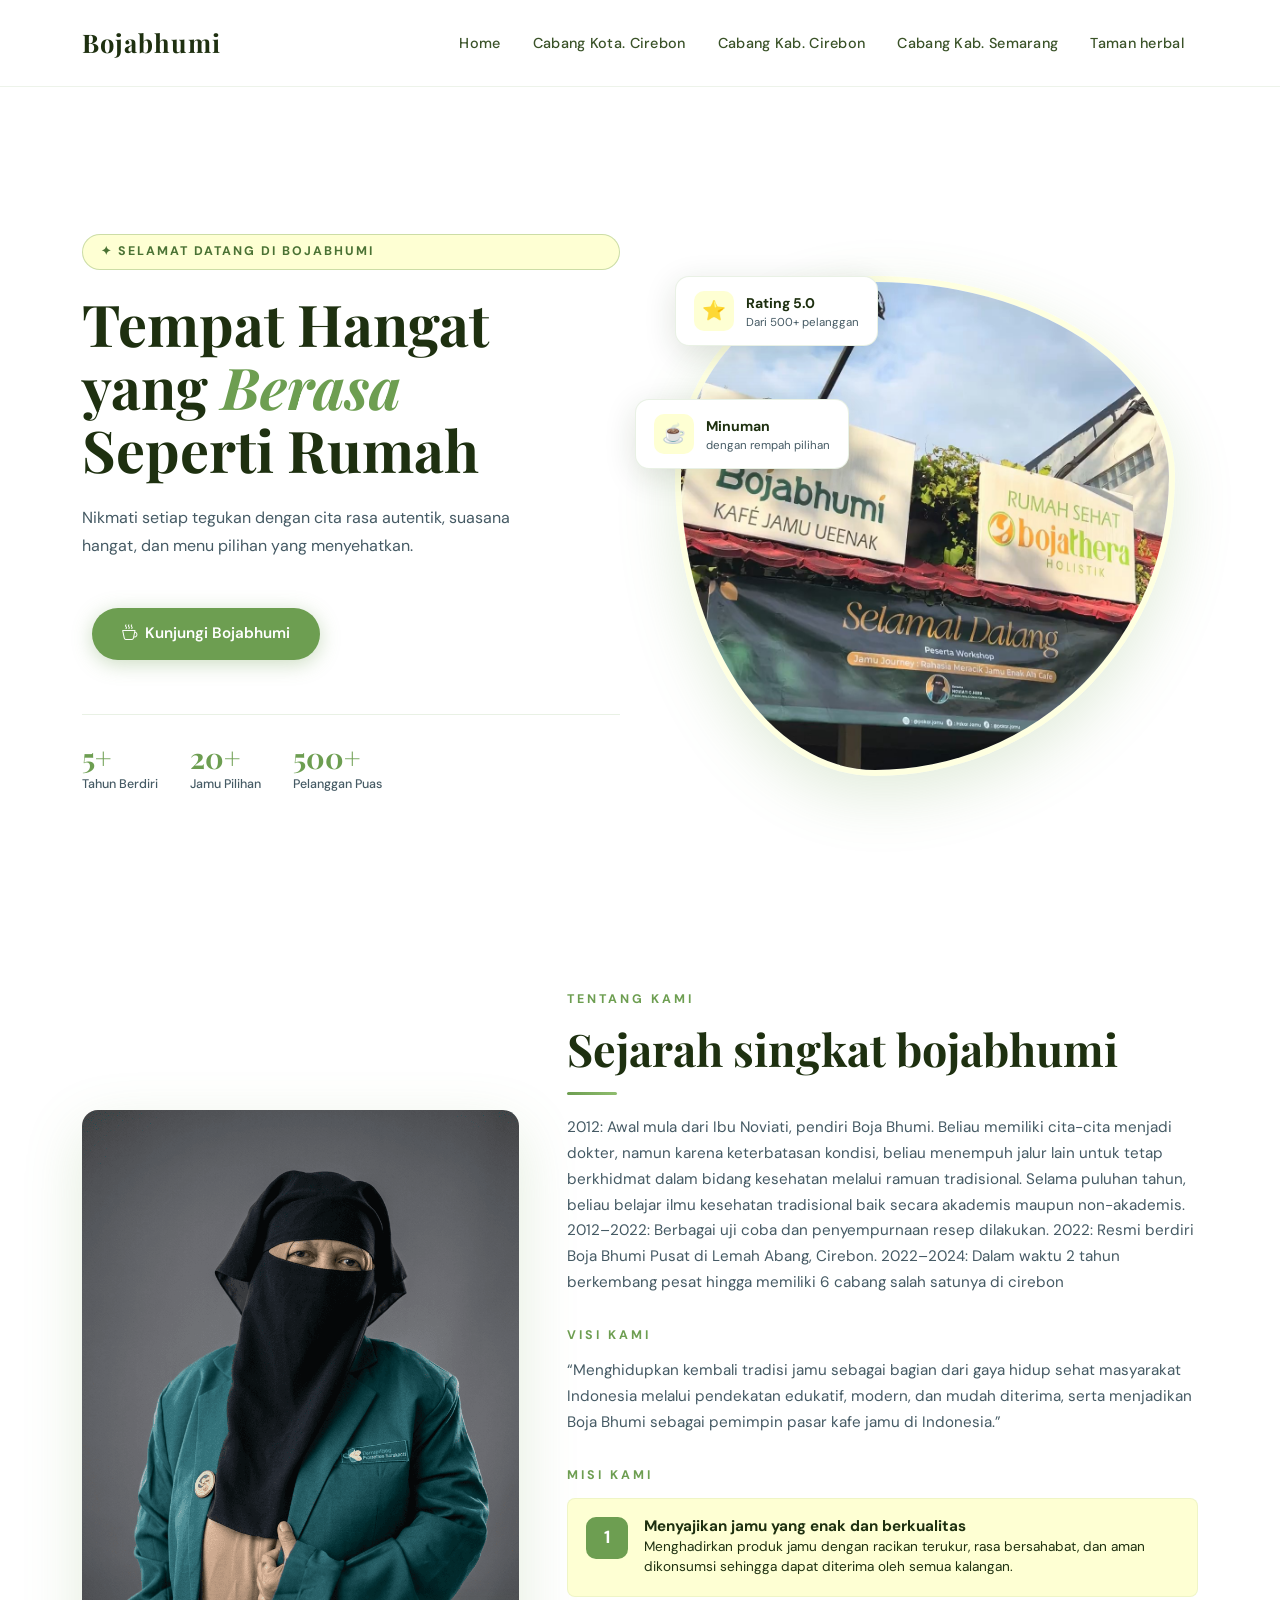
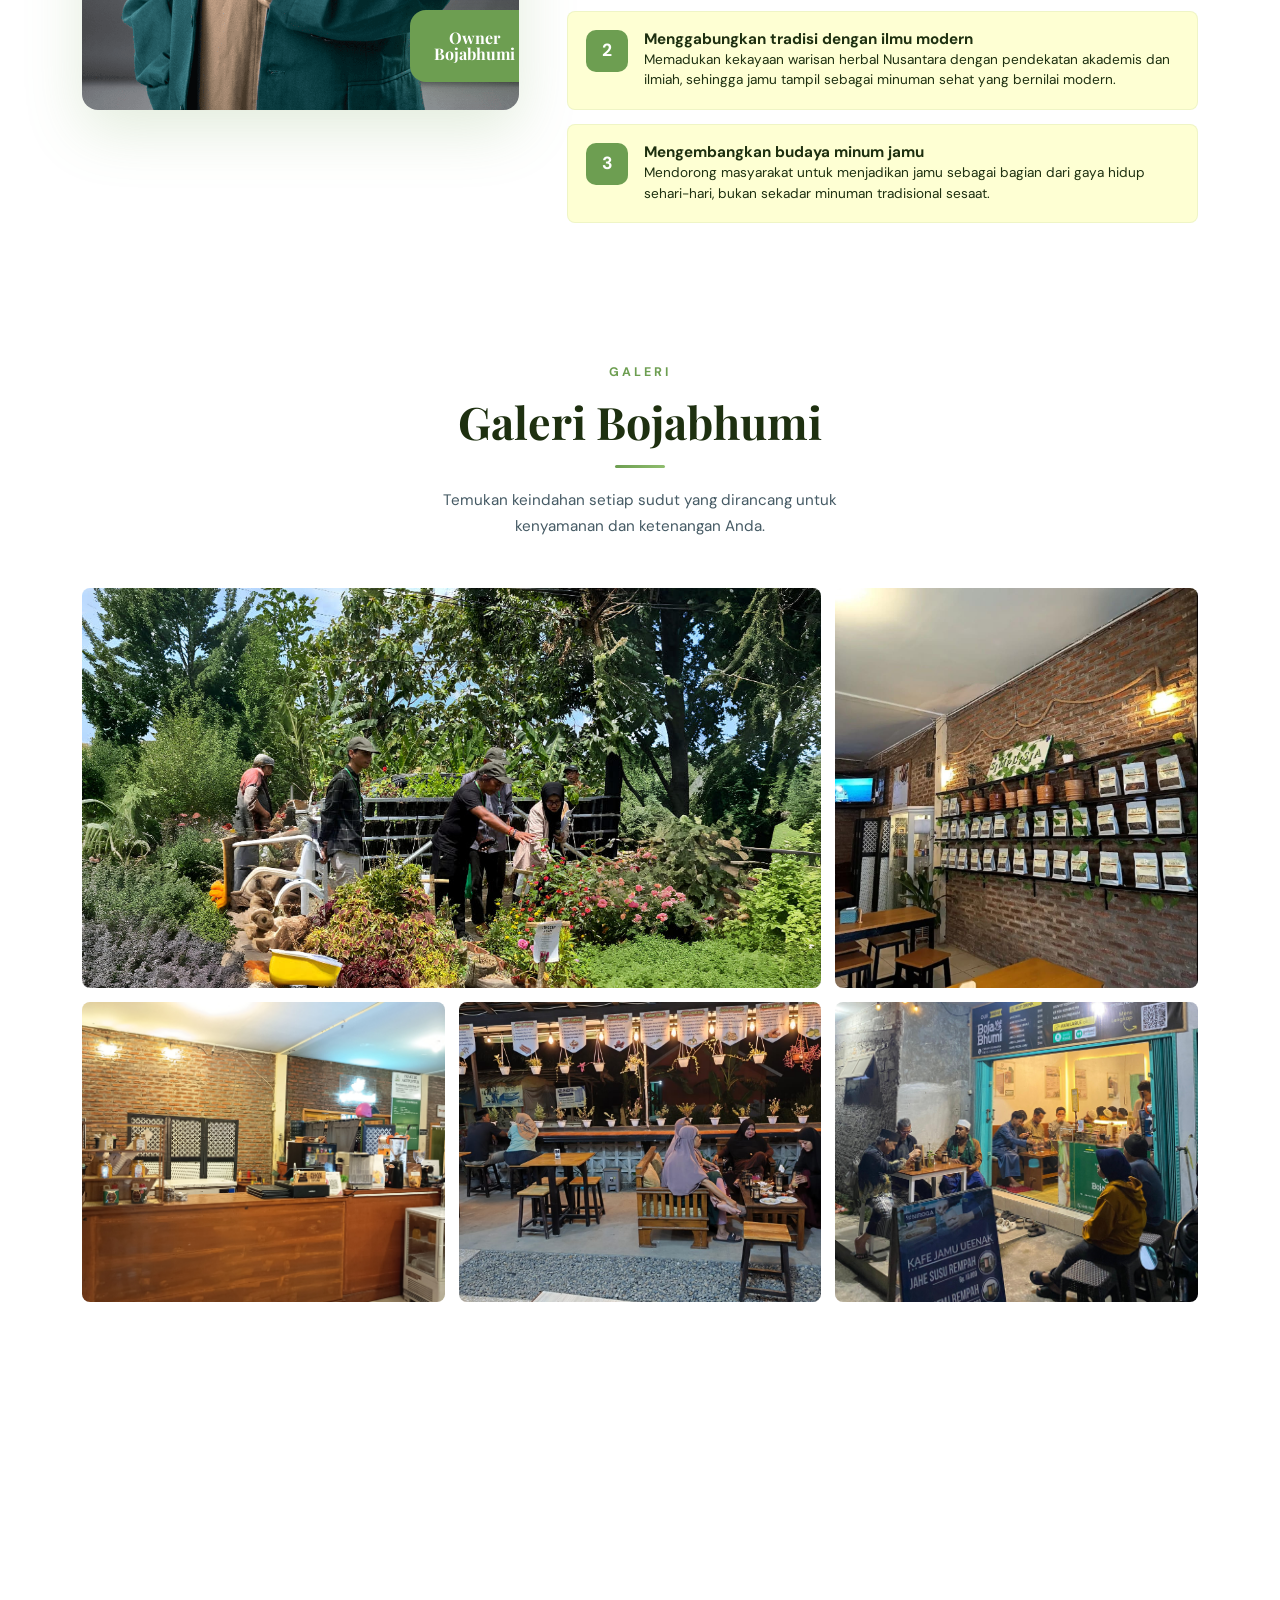
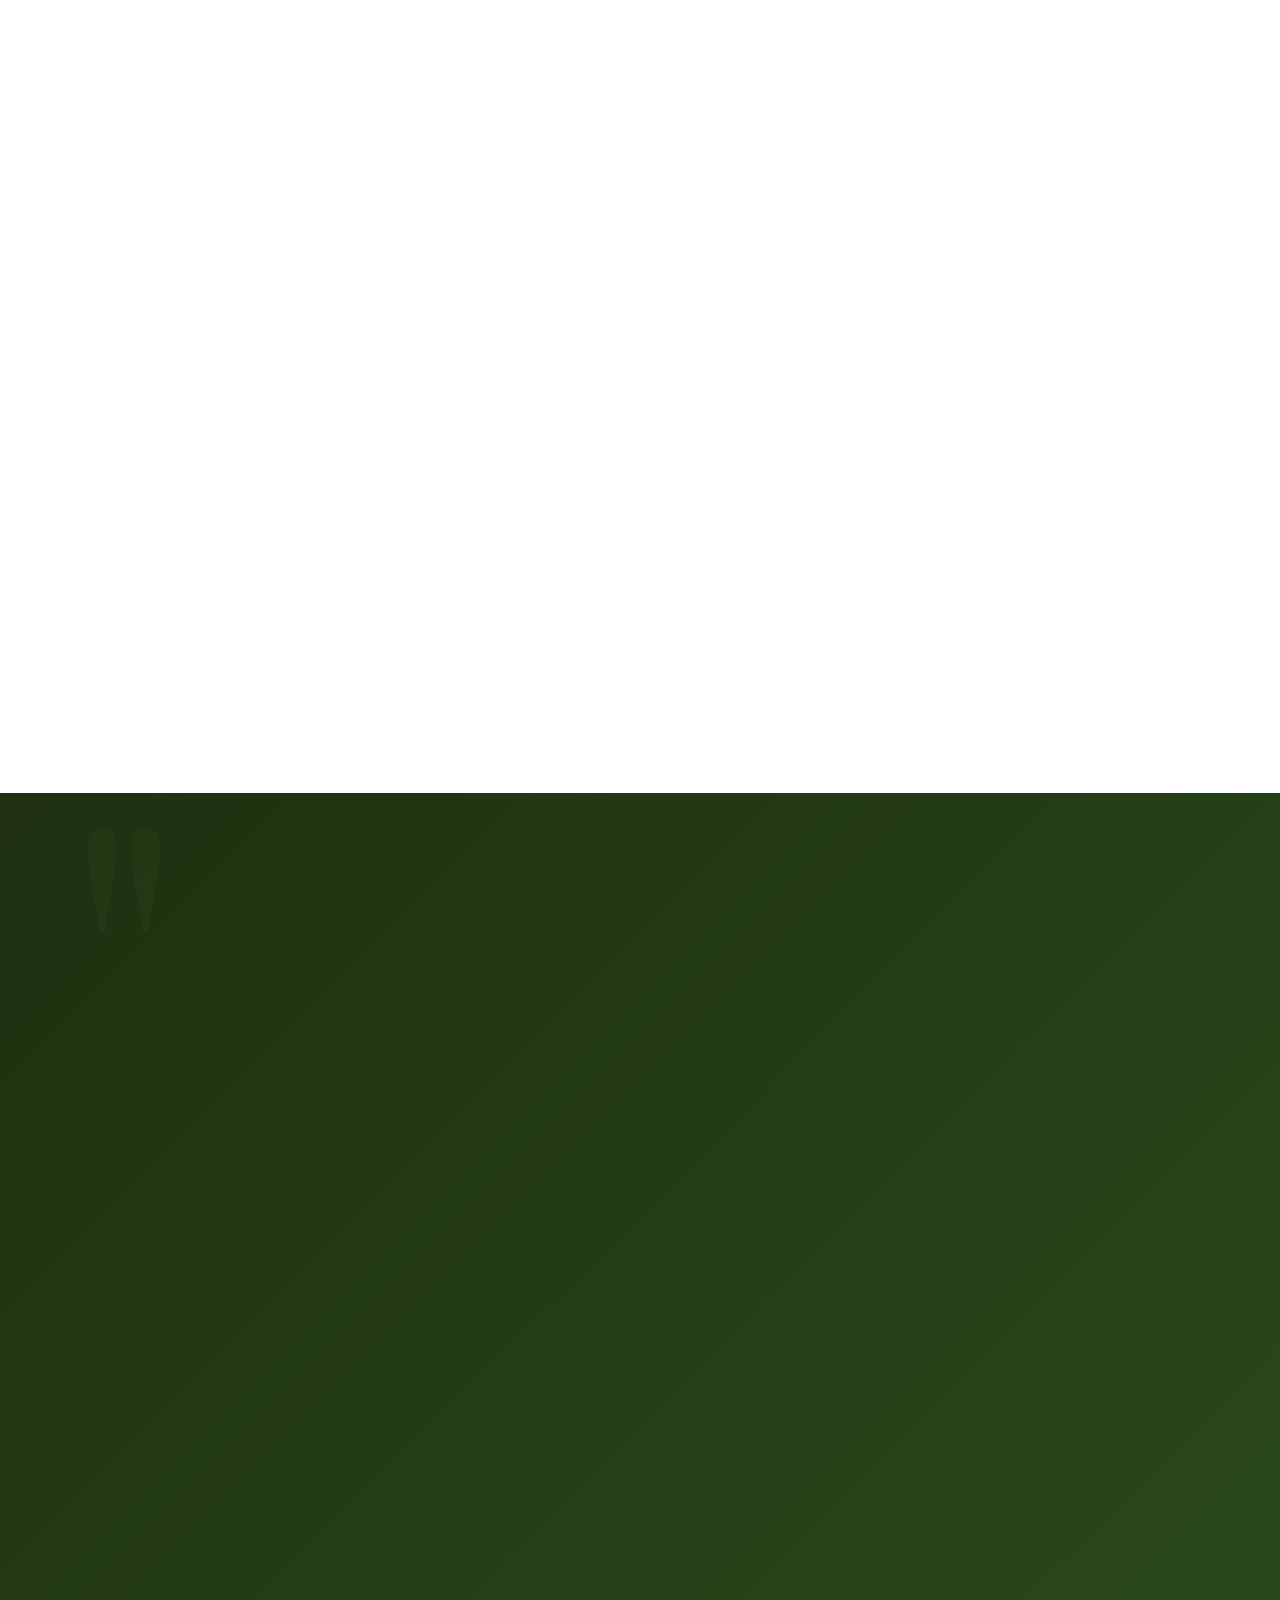
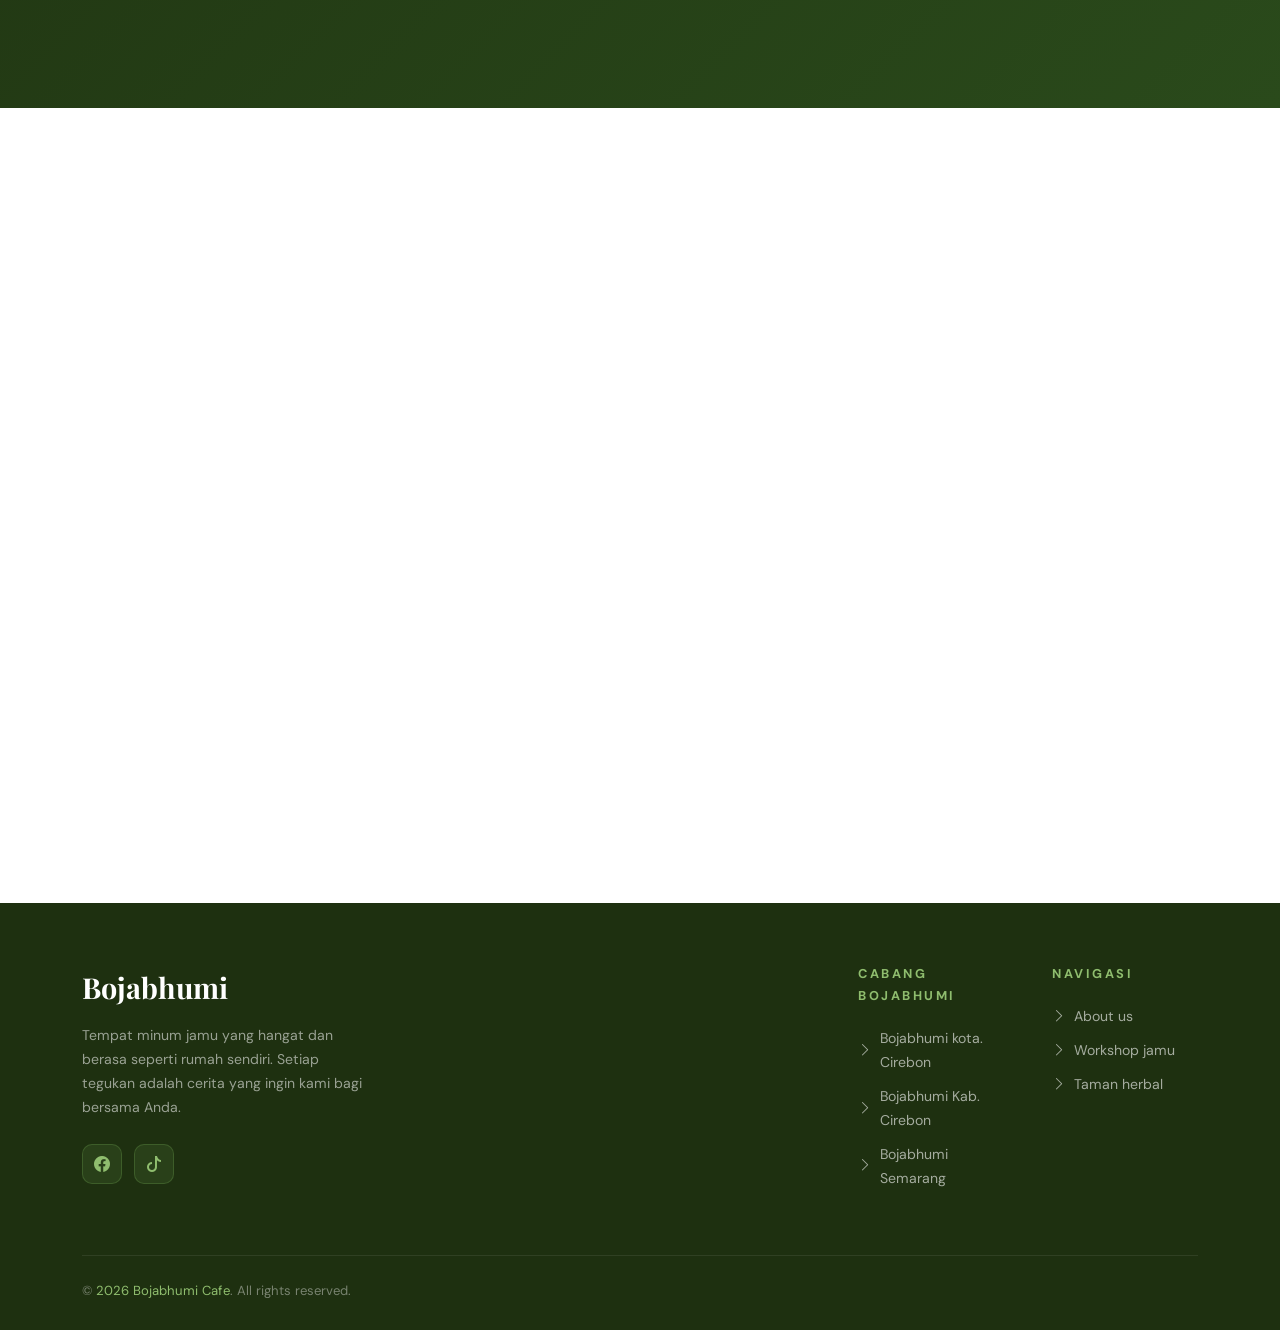
==== index.html @ 958b2836 "Add files via upload" ====
<!DOCTYPE html>
<html lang="id">
<head>
  <meta charset="UTF-8" />
  <meta name="viewport" content="width=device-width, initial-scale=1.0" />

  <!--  seo basic -->
  <meta name="description" content="Bojabhumi Cafe, tempat nongkrong sehat minum jamu dengan nuansa cafe, minuman tradisional yang di kemas dengan cara modern yang menyajikan jamu yang enak dengan resep dan rasa yang kekinian rasanya kayak bukan jamu tidak pahit dan anak-anak suka" />

  <meta name="keywords" content="jamu kekinian, jamu enak, jamu modern, cafe jamu, tempat minum jamu, jamu untuk kesehatan, jamu tradisional, minuman herbal, cafe sehat, tempat nongkrong sehat, jamu untuk anak-anak" />
  <meta name="author" content="Bojabhumi">

  <!-- og struktur -->
  <meta property="og:title" content="Bojabhumi Cafe | Cafe Jamu modern">
  <meta property="og:description" content="Cafe jamu kekinian dengan rasa yang kayak bukan jamu.">
  <meta property="og:image" content="https://bojabhumi.com/Assets/Images/og-image/Open-graph.png">
  <meta property="og:url" content="https://bojabhumi.com/">
  <meta property="og:type" content="website">
  <meta property="og:locale" content="id_ID">
  <meta property="og:site_name" content="Bojabhumi Cafe">

  <!-- canonical -->
   <link rel="canonical" href="https://bojabhumi.com/">

  <title>Bojabhumi Cafe - cafe jamu</title>

  <!-- favicon -->
  <link rel="icon" type="png/x-icon" href="./Assets/Icon/favicon-16x16.png">
  <link rel="apple-touch-icon" href="./Assets/Icon/apple-touch-icon.png">
  <link rel="manifest" href="./Assets/Icon/site.webmanifest">


  <link rel="preconnect" href="https://fonts.googleapis.com" />
  <link rel="preconnect" href="https://fonts.gstatic.com" crossorigin/>
  <link href="https://fonts.googleapis.com/css2?family=Playfair+Display:ital,wght@0,500;0,600;0,700;1,600&family=DM+Sans:wght@300;400;500;600;700&display=swap" rel="stylesheet" />
  <link href="https://cdn.jsdelivr.net/npm/bootstrap@5.3.2/dist/css/bootstrap.min.css" rel="stylesheet" />
  <link rel="stylesheet" href="https://cdn.jsdelivr.net/npm/bootstrap-icons@1.11.3/font/bootstrap-icons.min.css" />
  <link rel="stylesheet" href="./Css/style.css"/>


  <!-- analitik -->
   <!-- Google tag (gtag.js) -->
<script async src="https://www.googletagmanager.com/gtag/js?id=G-W95RKQYPS4"></script>
<script>
  window.dataLayer = window.dataLayer || [];
  function gtag(){dataLayer.push(arguments);}
  gtag('js', new Date());

  gtag('config', 'G-W95RKQYPS4');
</script>


<!-- tag google ads -->
 <!-- Google tag (gtag.js) -->
<script async src="https://www.googletagmanager.com/gtag/js?id=AW-17948726066"></script>
<script>
  window.dataLayer = window.dataLayer || [];
  function gtag(){dataLayer.push(arguments);}
  gtag('js', new Date());

  gtag('config', 'AW-17948726066');
</script>
</head>
<body>

  <!-- ===== NAVBAR ===== -->
  <nav class="navbar navbar-expand-lg navbar-solid" id="navbar">
    <div class="container">
      <a class="navbar-brand" href="#hero">Bojabhumi</a>
      <button class="navbar-toggler" type="button" data-bs-toggle="collapse" data-bs-target="#navbarNav" aria-label="Toggle navigation">
        <span class="navbar-toggler-icon"></span>
      </button>
      <div class="collapse navbar-collapse" id="navbarNav">
        <ul class="navbar-nav ms-auto gap-1">
          <li class="nav-item"><a class="nav-link"
            href="#hero">Home</a></li>
          <li class="nav-item"><a class="nav-link" href="./Kota-cirebon.html">Cabang Kota. Cirebon</a></li>
          <li class="nav-item"><a class="nav-link" href="./Kab-cirebon.html">Cabang Kab. Cirebon</a></li>
          <li class="nav-item"><a class="nav-link" href="./Kab-semarang.html">Cabang Kab. Semarang</a></li>
          <li class="nav-item"><a class="nav-link" href="./taman-herbal.html">Taman herbal</a></li>
        </ul>
        
      </div>
    </div>
  </nav>

  <!-- ===== HERO SECTION ===== -->
  <section id="hero">
    <div class="container hero-content pt-5">
      <div class="row align-items-center min-vh-100 g-4">

        <!-- Text Side -->
        <div class="col-lg-6 hero-text-col pt-5">
          <div class="hero-badge">✦ Selamat Datang di Bojabhumi</div>
          <h1 class="hero-title">
            Tempat Hangat<br />
            yang <span>Berasa</span><br />
            Seperti Rumah
          </h1>
          <p class="hero-subtitle">
            Nikmati setiap tegukan dengan cita rasa autentik, suasana hangat,
            dan menu pilihan yang menyehatkan.
          </p>
          <div class="hero-actions">
            <a href="#location" class="btn-primary-custom">
              <i class="bi bi-cup-hot"></i> Kunjungi Bojabhumi
            </a>
            
          </div>
          <div class="hero-stats">
            <div>
              <div class="hero-stat-num">5+</div>
              <div class="hero-stat-label">Tahun Berdiri</div>
            </div>
            <div>
              <div class="hero-stat-num">20+</div>
              <div class="hero-stat-label">Jamu Pilihan</div>
            </div>
            <div>
              <div class="hero-stat-num">500+</div>
              <div class="hero-stat-label">Pelanggan Puas</div>
            </div>
          </div>
        </div>

        <!-- Image Side -->
        <div class="col-lg-6 hero-img-col">
          <div class="hero-img-wrapper">
            <!-- Floating cards -->
            <div class="hero-float-card">
              <div class="fc-icon">⭐</div>
              <div class="fc-text">
                <strong>Rating 5.0</strong>
                <p>Dari 500+ pelanggan</p>
              </div>
            </div>
            <div class="hero-float-card mt-md-5">
              <div class="fc-icon">☕</div>
              <div class="fc-text">
                <strong>Minuman</strong>
                <p>dengan rempah pilihan</p>
              </div>
            </div>
            <!-- Main image -->
            <div class="hero-img-main">
              <!-- Ganti src dengan foto hero cafe Anda -->
              <img src="./Assets/Images/Hero/hero image.jpeg" alt="Bojabhumi Cafe"/>
            </div>
          </div>
        </div>

      </div>
    </div>
  </section>

  <!-- ===== ABOUT SECTION ===== -->
  <section id="about">
    <div class="container">
      <div class="row align-items-center g-5">
        <div class="col-lg-5 reveal-left">
          <div class="about-img-wrapper">
            <img src="./Assets/Images/About/About-homepage.png" alt="Interior Bojabhumi Cafe" style="object-position: top;"/>
            <div class="about-badge">
              <!-- <div class="label">Bojabhumi</div> -->
              <div class="number">Owner</div>
              <div class="number">Bojabhumi</div>
              
            </div>
          </div>
        </div>
        <div class="col-lg-7 reveal-right">
          <span class="section-label">Tentang Kami</span>
          <h2 class="section-title">Sejarah singkat bojabhumi</h2>
          <div class="section-divider left"></div>
          <p class="mb-4" style="font-size: 0.95rem; color: var(--gray-dark);">
            2012: Awal mula dari Ibu Noviati, pendiri Boja Bhumi. Beliau memiliki cita-cita
            menjadi dokter, namun karena keterbatasan kondisi, beliau menempuh jalur lain
            untuk tetap berkhidmat dalam bidang kesehatan melalui ramuan tradisional.
            Selama puluhan tahun, beliau belajar ilmu kesehatan tradisional baik secara
            akademis maupun non-akademis.
            2012–2022: Berbagai uji coba dan penyempurnaan resep dilakukan.
            2022: Resmi berdiri Boja Bhumi Pusat di Lemah Abang, Cirebon.
            2022–2024: Dalam waktu 2 tahun berkembang pesat hingga memiliki 6 cabang
            salah satunya di cirebon
          </p>
          <span class="section-label">Visi kami</span>
          <p class="mb-4" style="font-size: 0.95rem; color: var(--gray-dark);">
            “Menghidupkan kembali tradisi jamu sebagai bagian dari gaya hidup sehat masyarakat
            Indonesia melalui pendekatan edukatif, modern, dan mudah diterima, serta menjadikan Boja
            Bhumi sebagai pemimpin pasar kafe jamu di Indonesia.”

          </p>
          <span class="section-label">Misi kami</span>
          <div class="about-feature">
            <div class="icon fw-bold text-white">1</div>
            <div class="text">
              <h5>Menyajikan jamu yang enak dan berkualitas</h5>
              <p>
              Menghadirkan produk jamu dengan racikan terukur, rasa bersahabat, dan aman
              dikonsumsi sehingga dapat diterima oleh semua kalangan.
              </p>
            </div>
          </div>
          <div class="about-feature">
            <div class="icon fw-bold text-white">2</div>
            <div class="text">
              <h5>Menggabungkan tradisi dengan ilmu modern</h5>
              <p>Memadukan kekayaan warisan herbal Nusantara dengan pendekatan akademis dan
              ilmiah, sehingga jamu tampil sebagai minuman sehat yang bernilai modern.
              </p>
            </div>
          </div>
          <div class="about-feature">
            <div class="icon fw-bold text-white">3</div>
            <div class="text">
              <h5>Mengembangkan budaya minum jamu</h5>
              <p>Mendorong masyarakat untuk menjadikan jamu sebagai bagian dari gaya hidup
              sehari-hari, bukan sekadar minuman tradisional sesaat.</p>
            </div>
          </div>
        </div>
      </div>
    </div>
  </section>

  <!-- ===== MENU SECTION ===== -->
  

  <!-- ===== GALLERY SECTION ===== -->
  <section id="gallery">
    <div class="container">
      <div class="text-center mb-5 reveal">
        <span class="section-label">Galeri</span>
        <h2 class="section-title">Galeri Bojabhumi</h2>
        <div class="section-divider"></div>
        <p style="font-size: 0.95rem; color: var(--gray-dark); max-width: 460px; margin: 0 auto;">
          Temukan keindahan setiap sudut yang dirancang untuk kenyamanan dan ketenangan Anda.
        </p>
      </div>
      <div class="gallery-grid reveal">
        <div class="gallery-item">
          <img src="./Assets/Images/Galery/Taman herbal.jpeg" alt="Taman Herbal Bojabhumi" />
          <div class="gallery-overlay"><span>Taman Herbal Bojabhumi </span></div>
        </div>
        <div class="gallery-item">
          <img src="./Assets/Images/Galery/Display simplisia.jpeg" alt="Display Simplisia" />
          <div class="gallery-overlay"><span>Display Simplisia</span></div>
        </div>
        <div class="gallery-item">
          <img src="./Assets/Images/Galery/Bar area.jpg" alt="Bar Area" />
          <div class="gallery-overlay"><span>Cabang Kota Cirebon</span></div>
        </div>
        <div class="gallery-item">
          <img src="./Assets/Images/Galery/Cabang-kab-cirebon.jpeg" alt="Meja Pengunjung" />
          <div class="gallery-overlay"><span>Cabang Kab. Cirebon</span></div>
        </div>
        <div class="gallery-item">
          <img src="./Assets/Images/Galery/Cabang-semarang.jpeg" alt="Meja Pengunjung" />
          <div class="gallery-overlay"><span>Cabang Semarang</span></div>
        </div>
        <!-- <div class="gallery-item">
          <img src="./Assets/Images/Galery/Galery 6.jpg" alt="Night Vibes" />
          <div class="gallery-overlay"><span>Night Vibes</span></div>
        </div> -->
      </div>
    </div>
  </section>

  <section id="workshop-jamu">
    <div class="container">
      <div class="row align-items-center g-5">
        
        <div class="col-lg-7 reveal-right">
          <span class="section-label">Workshop offline</span>
          <h2 class="section-title">Belajar Langsung, Praktik Nyata, Bangun Skill yang Benar-Benar Terpakai </h2>
          <div class="section-divider left"></div>
          <p class="mb-4" style="font-size: 0.95rem; color: var(--gray-dark);">
            Ikuti workshop offline yang dirancang untuk memberikan pengalaman belajar yang lebih fokus dan interaktif. Anda tidak hanya mendengar teori, tetapi langsung mempraktikkan materi, berdiskusi, dan mendapatkan insight nyata dari pengalaman di lapangan.
          </p>
          <span class="section-label">Keuntungan Mengikuti Workshop Offline</span>
          <div class="about-feature">
            <div class="icon"><b style="color:white">1</b></div>
            <div class="text">
              <h5>Belajar meracik jamu secara langsung</h5>
              <p>Peserta akan dibimbing secara langsung untuk mengenal bahan-bahan alami dan mempraktikkan cara meracik jamu yang benar. Dengan metode praktik langsung, peserta dapat memahami prosesnya secara nyata dan lebih mudah menguasainya.</p>
            </div>
          </div>
          <div class="about-feature">
            <div class="icon"><b2 style="color:white">2</b></div>
            <div class="text">
              <h5>Pelajari 33+ Resep Jamu Tradisional dalam Satu Workshop.</h5>
              <p>Workshop ini dirancang untuk memberikan pengalaman belajar yang praktis dan mendalam. Peserta akan dibimbing mengenal berbagai bahan herbal serta mempraktikkan langsung cara meracik lebih dari 33 resep jamu tradisional yang bermanfaat untuk kesehatan sehari-hari.</p>
            </div>
          </div>
          <div class="about-feature">
            <div class="icon"><b style="color:white">3</b></div>
            <div class="text">
              <h5>Bekal Keterampilan yang Bisa Dipraktikkan</h5>
              <p>
                Setelah mengikuti workshop, peserta tidak hanya mendapatkan pengalaman belajar, tetapi juga keterampilan yang bisa langsung dipraktikkan di rumah. Pengetahuan ini juga dapat menjadi peluang untuk mengembangkan usaha berbasis jamu tradisional.</p>
            </div>
          </div>

          <div class="hero-actions">
            <a href="https://wa.me/62895365525934?text=Halo%20Bojabhumi!%20Saya%20ingin%20bertanya mengenai%20workshop%20offline " class="btn-primary-custom mt-3" style="width: 100%; padding: 20px; justify-content: center ; align-items: center;">
              <i class="bi bi-arrow-right"></i> Klik Disini Untuk Info Pelatihan 
            </a>
            
          </div>

        </div>

        
        
        <div class="col-lg-5 reveal-left">
          <div class="about-img-wrapper">
            <img src="./Assets/Images/About/acara workshop.jpg" alt="Acara Workshop" />
            <div class="about-badge">
              <div class="number">99+</div>
              <div class="label">Alumni workshop</div>
            </div>
          </div>
        </div>
      </div>
    </div>
  </section>

  <!-- ===== TESTIMONIAL SECTION ===== -->
  <section id="testimonial">
    <div class="container">
      <div class="text-center mb-5 reveal">
        <span class="section-label">Ulasan Pelanggan</span>
        <h2 class="section-title">Apa Kata Mereka?</h2>
        <div class="section-divider"></div>
      </div>
      <div class="row g-4">
        <div class="col-lg-4 col-md-6 reveal">
          <div class="testimonial-card">
            <div class="testimonial-stars">★★★★★</div>
            <p class="testimonial-text">"Ga bosen-bosen minum jamu disini, baru nemuin ada cafe jamu yang beneran enak dan rasanya ga kayak jamu.. tempatnya cozy, dan enak buat ngobrol, rekomendasi bangett buat nongkrong 🙌."</p>
            <div class="testimonial-author">
              <div class="testimonial-avatar">S</div>
              <div>
                <div class="testimonial-name">Sinta nova</div>
                <div class="testimonial-role">Pelanggan Setia</div>
              </div>
            </div>
          </div>
        </div>
        <div class="col-lg-4 col-md-6 reveal">
          <div class="testimonial-card">
            <div class="testimonial-stars">★★★★★</div>
            <p class="testimonial-text">"Sekali kesini langsung ketagihan dtg lagi
            Jamu nya enak,harga murah .
                Tempatnya pun nyaman plus ramah service nya☺️!"</p>
            <div class="testimonial-author">
              <div class="testimonial-avatar">P</div>
              <div>
                <div class="testimonial-name">Puji astuti</div>
                <div class="testimonial-role">Pelanggan Setia</div>
              </div>
            </div>
          </div>
        </div>
        <div class="col-lg-4 col-md-6 reveal">
          <div class="testimonial-card">
            <div class="testimonial-stars">★★★★★</div>
            <p class="testimonial-text">"Good taste of jamu, with good ambient as this is the first time be in cafe jamu. The drink was made manually so its fresh, STMJ oke pisan as it seems a lot of jamu.."</p>
            <div class="testimonial-author">
              <div class="testimonial-avatar">PT</div>
              <div>
                <div class="testimonial-name">Pak Guru Tonda</div>
                <div class="testimonial-role">Guru sekolah</div>
              </div>
            </div>
          </div>
        </div>
        <div class="col-lg-4 col-md-6 reveal">
          <div class="testimonial-card">
            <div class="testimonial-stars">★★★★☆</div>
            <p class="testimonial-text">"Natural jamu yg jos khasiatnya stlh seharian beraktifitas plus tempat yg nyaman"</p>
            <div class="testimonial-author">
              <div class="testimonial-avatar">D</div>
              <div>
                <div class="testimonial-name">Dzaky</div>
                <div class="testimonial-role">Pelanggan setia</div>
              </div>
            </div>
          </div>
        </div>
        <div class="col-lg-4 col-md-6 reveal">
          <div class="testimonial-card">
            <div class="testimonial-stars">★★★★★</div>
            <p class="testimonial-text">"Jamunya enak gak kaya minum jamu
Terapisnya juga ramah buat refleksi dan bekam,suasana adem."</p>
            <div class="testimonial-author">
              <div class="testimonial-avatar">DR</div>
              <div>
                <div class="testimonial-name">Dina Rachmawati</div>
                <div class="testimonial-role">Pelanggan Reguler</div>
              </div>
            </div>
          </div>
        </div>
        <div class="col-lg-4 col-md-6 reveal">
          <div class="testimonial-card">
            <div class="testimonial-stars">★★★★★</div>
            <p class="testimonial-text">"Pelayanannya super ramah dan cepat. Menu jamunya variatif dan enak."</p>
            <div class="testimonial-author">
              <div class="testimonial-avatar">M</div>
              <div>
                <div class="testimonial-name">Maya Indra</div>
                <div class="testimonial-role">Ibu Rumah Tangga</div>
              </div>
            </div>
          </div>
        </div>
      </div>
    </div>
  </section>

  <!-- ===== LOCATION SECTION ===== -->
  <section id="location">
    <div class="container">
      <div class="text-center mb-5 reveal">
        <span class="section-label">Temukan Kami</span>
        <h2 class="section-title">Temukan cabang bojabhumi di setiap kota</h2>
         <p style="font-size: 0.95rem; color: var(--gray-dark); max-width: 460px; margin: 0 auto;">
          Temukan keindahan setiap sudut yang dirancang untuk kenyamanan dan ketenangan Anda.
        </p>
      </div>
      <div class="row g-4 align-items-stretch">

        <!-- Cabang cirebon -->
         <div class="col-lg-4 reveal-right">
          <div class="gmaps-cta-box h-100">
            <div class="gmaps-cta-icon"><i class="bi bi-house-fill text-white"></i></div>
            <h4>Bojabhumi kota cirebon</h4>
            <p>alamat:</p>
            <p class="pb-1">JL. Saladara Kel. Karyamulya, Kec. Kesambi, Kota Cirebon, Jawa Barat 45135</p>
            <!-- GANTI HREF DENGAN LINK GOOGLE MAPS ANDA -->
            <a href="./Kota-cirebon.html"  class="btn-gmaps">
              <i class="bi bi-geo-alt-fill"></i>
              Lihat cabang
            </a>
            
          </div>
        </div>

        <!-- Cabang Lemahabang -->
         <div class="col-lg-4 reveal-right">
          <div class="gmaps-cta-box h-100">
            <div class="gmaps-cta-icon"><i class="bi bi-house-fill text-white"></i></div>
            <h4>Bojabhumi Kab. cirebon</h4>
            <p>alamat:</p>
            <p class="pb-1">Jl. Syech Lemahabang, Lemahabang Wetan, Kec. Lemahabang, Kabupaten Cirebon, Jawa Barat 45183</p>
            <!-- GANTI HREF DENGAN LINK GOOGLE MAPS ANDA -->
            <a href="./Kab-cirebon.html"  class="btn-gmaps">
              <i class="bi bi-geo-alt-fill"></i>
              Lihat cabang
            </a>
           
          </div>
        </div>

        <!-- Cabang salatiga -->
         <div class="col-lg-4 reveal-right">
          <div class="gmaps-cta-box h-100">
            <div class="gmaps-cta-icon"><i class="bi bi-house-fill text-white"></i></div>
            <h4>Bojabhumi Kab. Semarang</h4>
            <p>alamat:</p>
            <p class="pb-1"> Jl. Wonosari - Pakis, Tluko, Butuh, Kec. Tengaran, Kabupaten Semarang, Jawa Tengah 50775</p>
            <!-- GANTI HREF DENGAN LINK GOOGLE MAPS ANDA -->
            <a href="Kab-semarang.html"  class="btn-gmaps">
              <i class="bi bi-geo-alt-fill"></i>
              Lihat cabang
            </a>
            
          </div>
        </div>


         


        

      </div>
    </div>
  </section>

  <!-- ===== CONTACT / RESERVASI SECTION ===== -->
  
  <!-- ===== FOOTER ===== -->
  <footer>
    <div class="container">
      <div class="row g-5">
        <div class="col-lg-4">
          <div class="footer-brand">Bojabhumi</div>
          <p class="footer-tagline">
            Tempat minum jamu yang hangat dan berasa seperti rumah sendiri.
            Setiap tegukan adalah cerita yang ingin kami bagi bersama Anda.
          </p>
          <div class="footer-social">
            <!-- GANTI HREF DENGAN LINK SOSIAL MEDIA ANDA -->
            <!-- <a href="https://www.instagram.com/bojabhumi?utm_source=ig_web_button_share_sheet&igsh=ZDNlZDc0MzIxNw==" class="social-btn" aria-label="Instagram"><i class="bi bi-instagram"></i></a> -->
            <a href="https://www.facebook.com/bojabhumi" class="social-btn" aria-label="Facebook"><i class="bi bi-facebook"></i></a>
            <a href="https://www.tiktok.com/@bojabhumi" class="social-btn" aria-label="TikTok"><i class="bi bi-tiktok"></i></a>
            <!-- <a href="https://wa.me/6281224199235" class="social-btn" aria-label="WhatsApp" data-wa><i class="bi bi-whatsapp"></i></a> -->
          </div>
        </div>
        <div class="col-lg-2 col-md-4 col-6">
          <div class="footer-heading">Cabang Bojabhumi</div>
          <ul class="footer-links">
            <li><a href="Kota-cirebon.html"><i class="bi bi-chevron-right"></i>Bojabhumi kota. Cirebon</a></li>
            <li><a href="Kab-cirebon.html"><i class="bi bi-chevron-right"></i>Bojabhumi Kab. Cirebon</a></li>
            <li><a href="Kab-semarang.html"><i class="bi bi-chevron-right"></i>Bojabhumi Semarang</a></li>
          </ul>
        </div>
       
        <div class="col-lg-2 col-md-4 col-6">
          <div class="footer-heading">Navigasi</div>
          <ul class="footer-links">
            <li><a href="#about"><i class="bi bi-chevron-right"></i>About us</a></li>
            <li><a href="#workshop-jamu"><i class="bi bi-chevron-right"></i>Workshop jamu</a></li>
            <li><a href="./taman-herbal.html"><i class="bi bi-chevron-right"></i>Taman herbal</a></li>
            
          </ul>
        </div>
<!-- 
        <div class="col-lg-4 col-md-4">
          <div class="footer-heading">Kontak</div>
          
          <div class="footer-contact-item">
            <i class="bi bi-geo-alt-fill icon"></i>
            <p>Jl. saladara, kota. cirebon, jawa barat</p>
          </div>
          <div class="footer-contact-item">
            <i class="bi bi-whatsapp icon"></i>
            <p>+62 812-2419-9235</p>
          </div>
          <div class="footer-contact-item">
            <i class="bi bi-envelope-fill icon"></i>
            <p>bojabhumi@gmail.com</p>
          </div>
          <div class="footer-contact-item">
            <i class="bi bi-clock-fill icon"></i>
            <p>Sabtu–kamis: 10.00–21.00<br /> jumat: Tutup</p>
          </div>
        </div> -->

      </div>
      <div class="footer-bottom">
        <p>&copy; <span id="year"></span> <span>Bojabhumi Cafe</span>. All rights reserved.</p>
        
      </div>
    </div>
  </footer>

  <!-- BACK TO TOP -->
  <button id="backToTop" aria-label="Back to top">
    <i class="bi bi-chevron-up"></i>
  </button>

  <script src="https://cdn.jsdelivr.net/npm/bootstrap@5.3.2/dist/js/bootstrap.bundle.min.js"></script>
  <script src="./Js/script.js"></script>
</body>
</html>
---- Css/style.css ----
/* ===== CSS VARIABLES ===== */
:root {
  --green-primary: #6D9E51;
  --green-light: #8FBD6E;
  --green-pale: #FEFFD3;
  --green-medium: #A8C98A;
  --green-dark: #4A7234;
  --white: #FFFFFF;
  --white-pure: #FFFFFF;
  --cream: #FEFFD3;
  --cream-dark: #F5F6B8;
  --gray-light: #F8F9F0;
  --gray-mid: #B0BEC5;
  --gray-dark: #455A64;
  --text-dark: #1E3010;
  --text-body: #3A5228;
  --shadow-sm: 0 2px 12px rgba(109, 158, 81, 0.08);
  --shadow-md: 0 8px 32px rgba(109, 158, 81, 0.14);
  --shadow-lg: 0 20px 60px rgba(109, 158, 81, 0.2);
  --radius: 16px;
  --radius-sm: 8px;
  --transition: all 0.35s cubic-bezier(0.4, 0, 0.2, 1);
}

*, *::before, *::after { box-sizing: border-box; margin: 0; padding: 0; }
html { scroll-behavior: smooth; font-size: 16px; max-width: 100vw; overflow-x: hidden; }
body { font-family: 'DM Sans', sans-serif; background-color: var(--white); color: var(--text-body); line-height: 1.7; overflow-x: hidden; max-width: 100vw; }
h1, h2, h3, h4, h5 { font-family: 'Playfair Display', serif; color: var(--text-dark); line-height: 1.2; }
img { width: 100%; height: 100%; object-fit: cover; display: block; }
a { text-decoration: none; color: inherit; }
section { padding: 60px 0; }
::-webkit-scrollbar { width: 6px; }
::-webkit-scrollbar-track { background: var(--white); }
::-webkit-scrollbar-thumb { background: var(--green-medium); border-radius: 10px; }

/* ===== NAVBAR ===== */
#navbar {
  position: fixed; top: 0; width: 100%; z-index: 1000;
  padding: 16px 0; transition: var(--transition);
  background: transparent;
  backdrop-filter: none;
  box-shadow: none;
}
#navbar.scrolled {
  background: rgba(255,255,255,0.98);
  padding: 12px 0;
  box-shadow: var(--shadow-sm);
  backdrop-filter: blur(12px);
}
#navbar.scrolled .navbar-brand {
  color: var(--text-dark) !important;
}
#navbar.scrolled .navbar-nav .nav-link {
  color: var(--text-body) !important;
}
/* Navbar Solid for Index Page */
#navbar.navbar-solid {
  background: rgba(255,255,255,0.95);
  backdrop-filter: blur(12px);
  box-shadow: 0 1px 0 rgba(109,158,81,0.12);
}
#navbar.navbar-solid .navbar-brand {
  color: var(--text-dark) !important;
}
#navbar.navbar-solid .navbar-nav .nav-link {
  color: var(--text-body) !important;
}
#navbar.navbar-solid .navbar-toggler-icon {
  background-image: url("data:image/svg+xml,%3csvg xmlns='http://www.w3.org/2000/svg' viewBox='0 0 30 30'%3e%3cpath stroke='rgba%2830,48,16,0.85%29' stroke-linecap='round' stroke-miterlimit='10' stroke-width='2' d='M4 7h22M4 15h22M4 23h22'/%3e%3c/svg%3e") !important;
}
.navbar-brand {
  font-family: 'Playfair Display', serif; font-size: 1.6rem;
  font-weight: 700; color: var(--white-pure) !important;
  letter-spacing: 1px; transition: var(--transition);
}
.navbar-nav .nav-link {
  font-weight: 500; font-size: 0.9rem;
  color: rgba(255,255,255,0.9) !important;
  padding: 8px 14px !important; letter-spacing: 0.3px;
  transition: var(--transition); position: relative;
}
.navbar-nav .nav-link::after {
  content: ''; position: absolute; bottom: 2px; left: 14px;
  width: 0; height: 2px; background: var(--green-primary);
  transition: var(--transition); border-radius: 2px;
}
.navbar-nav .nav-link:hover { color: var(--green-dark) !important; }
.navbar-nav .nav-link:hover::after { width: calc(100% - 28px); }
.btn-wa-nav {
  background: var(--green-primary); color: var(--white-pure) !important;
  border-radius: 50px; padding: 10px 22px !important;
  font-weight: 600 !important; font-size: 0.85rem !important;
  display: flex; align-items: center; gap: 8px;
  transition: var(--transition);
  box-shadow: 0 4px 15px rgba(109,158,81,0.3); border: none;
}
.btn-wa-nav:hover { background: var(--green-dark); transform: translateY(-2px); box-shadow: 0 8px 25px rgba(109,158,81,0.4); }
.btn-wa-nav::after { display: none !important; }
.navbar-toggler { border: none !important; padding: 4px 8px; }
.navbar-toggler:focus { box-shadow: none !important; }
.navbar-toggler-icon {
  background-image: url("data:image/svg+xml,%3csvg xmlns='http://www.w3.org/2000/svg' viewBox='0 0 30 30'%3e%3cpath stroke='rgba%28255,255,255,0.9%29' stroke-linecap='round' stroke-miterlimit='10' stroke-width='2' d='M4 7h22M4 15h22M4 23h22'/%3e%3c/svg%3e") !important;
}
#navbar.scrolled .navbar-toggler-icon {
  background-image: url("data:image/svg+xml,%3csvg xmlns='http://www.w3.org/2000/svg' viewBox='0 0 30 30'%3e%3cpath stroke='rgba%2830,48,16,0.85%29' stroke-linecap='round' stroke-miterlimit='10' stroke-width='2' d='M4 7h22M4 15h22M4 23h22'/%3e%3c/svg%3e") !important;
}

/* ===== HERO ===== */
#hero {
  position: relative; min-height: 100vh; display: flex;
  align-items: center; overflow: hidden;
  background: var(--white-pure); padding: 0;
  background-size: cover; background-position: center;
}
#hero::before {
  display: none;
}
#hero::after {
  display: none;
}
.hero-overlay {
  position: absolute; top: 0; left: 0; right: 0; bottom: 0;
  background: rgba(0, 0, 0, 0.5); z-index: 1;
}
.hero-text-center {
  text-align: center; z-index: 2; position: relative;
}
.hero-text-center .hero-badge {
  background: rgba(254,255,211, 0.1); border: 1.5px solid rgba(254,255,211,0.3);
  color: var(--white-pure); display: inline-block;
}
.hero-text-center .hero-title {
  color: var(--white-pure); font-size: clamp(2.8rem, 5vw, 4.2rem);
}
.hero-text-center .hero-subtitle {
  color: rgba(255,255,255,0.85); max-width: none; margin-left: auto; margin-right: auto;
}
.hero-content { position: relative; z-index: 2; padding-top: 0px; width: 100%; }
.hero-text-col { display: flex; flex-direction: column; justify-content: center; padding-right: 20px; }
.hero-badge {
  display: inline-block; background: var(--cream);
  border: 1.5px solid rgba(109,158,81,0.35); color: var(--green-dark);
  padding: 6px 18px; border-radius: 50px; font-size: 0.78rem; font-weight: 700;
  letter-spacing: 2px; text-transform: uppercase; margin-bottom: 22px; margin-top: 10px;
  animation: fadeInUp 0.8s ease both;
}
.hero-title {
  font-size: clamp(2.6rem, 4.5vw, 4rem); font-weight: 700;
  color: var(--text-dark); line-height: 1.1; margin-bottom: 22px;
  animation: fadeInUp 0.9s ease 0.1s both;
}
.hero-title span { color: var(--green-primary); font-style: italic; }
.hero-subtitle {
  font-size: 1rem; color: var(--gray-dark); max-width: 460px;
  margin-bottom: 38px; font-weight: 400; line-height: 1.75;
  animation: fadeInUp 1s ease 0.2s both;
}
.hero-actions { display: flex; gap: 14px; flex-wrap: wrap; animation: fadeInUp 1.1s ease 0.3s both; }
.btn-primary-custom {
  background: var(--green-primary); color: var(--white-pure); border: none;
  padding: 13px 30px; border-radius: 50px ; font-weight: 600; font-size: 0.95rem;
  margin: 10px;
  transition: var(--transition); box-shadow: 0 4px 20px rgba(109,158,81,0.35);
  display: inline-flex; align-items: center; gap: 8px; cursor: pointer;
}
.btn-primary-custom:hover { background: var(--green-dark); transform: translateY(-3px); box-shadow: 0 8px 30px rgba(109,158,81,0.5); color: var(--white-pure); }
.btn-outline-custom {
  background: transparent; color: var(--green-dark);
  border: 2px solid var(--green-primary); padding: 13px 30px; border-radius: 50px;
  font-weight: 600; font-size: 0.95rem; transition: var(--transition);
  display: inline-flex; align-items: center; gap: 8px; cursor: pointer;
}
.btn-outline-custom:hover { background: var(--green-primary); color: white; transform: translateY(-3px); box-shadow: var(--shadow-md); }

/* Hero image side */
.hero-img-col {
  display: flex; align-items: center; justify-content: center;
  position: relative; z-index: 2; padding-top: 80px;
}
.hero-img-wrapper { position: relative; width: 100%; max-width: 500px; margin: 0 auto; }
.hero-img-main {
  width: 100%; height: 500px;
  border-radius: 40% 60% 60% 40% / 40% 40% 60% 60%;
  overflow: hidden; box-shadow: var(--shadow-lg);
  border: 6px solid rgba(254,255,211,0.7);
  animation: morphBlob 10s ease-in-out infinite;
}
@keyframes morphBlob {
  0%,100% { border-radius: 40% 60% 60% 40% / 40% 40% 60% 60%; }
  25%      { border-radius: 55% 45% 45% 55% / 55% 55% 45% 45%; }
  50%      { border-radius: 45% 55% 55% 45% / 55% 45% 55% 45%; }
  75%      { border-radius: 60% 40% 40% 60% / 40% 60% 40% 60%; }
}
.hero-img-main img { width: 100%; height: 100%; object-fit: cover; }

/* Floating info cards */
.hero-float-card {
  position: absolute; background: white; border-radius: 14px;
  padding: 14px 18px; box-shadow: 0 8px 32px rgba(30,48,16,0.14);
  display: flex; align-items: center; gap: 12px;
  animation: floatUpDown 3.5s ease-in-out infinite alternate;
  border: 1px solid rgba(109,158,81,0.15);
  z-index: 3;
}
.hero-float-card:nth-child(2) { top: 15%; left: -40px; animation-delay: 0s; }
.hero-float-card:nth-child(3) { bottom: 20%; right: -30px; animation-delay: 1.2s; }
.hero-float-card .fc-icon {
  width: 40px; height: 40px; background: var(--cream);
  border-radius: 10px; display: flex; align-items: center; justify-content: center; font-size: 1.2rem; flex-shrink: 0;
}
.hero-float-card .fc-text p { margin: 0; font-size: 0.72rem; color: var(--gray-dark); line-height: 1.2; }
.hero-float-card .fc-text strong { font-size: 0.88rem; color: var(--text-dark); font-weight: 700; display: block; }
.hero-stats {
  display: flex; gap: 32px; margin-top: 44px;
  padding-top: 28px; border-top: 1px solid rgba(109,158,81,0.15);
  animation: fadeInUp 1.2s ease 0.4s both;
}
.hero-stat-num { font-family: 'Playfair Display', serif; font-size: 1.8rem; font-weight: 700; color: var(--green-primary); line-height: 1; }
.hero-stat-label { font-size: 0.78rem; color: var(--gray-dark); font-weight: 500; margin-top: 3px; }
@keyframes floatUpDown { from { transform: translateY(0); } to { transform: translateY(-14px); } }

/* ===== SECTION TITLES ===== */
.section-label {
  display: inline-block; color: var(--green-primary); font-size: 0.78rem;
  font-weight: 700; letter-spacing: 3px; text-transform: uppercase;
  margin-bottom: 12px; font-family: 'DM Sans', sans-serif;
}
.section-title { font-size: clamp(2rem, 4vw, 2.8rem); font-weight: 700; color: var(--text-dark); margin-bottom: 16px; }
.section-divider { width: 50px; height: 3px; background: linear-gradient(90deg, var(--green-primary), var(--green-light)); border-radius: 3px; margin: 0 auto 20px; }
.section-divider.left { margin: 0 0 20px; }

/* ===== ABOUT ===== */
#about { background: var(--white-pure); }
.about-img-wrapper { position: relative; border-radius: var(--radius); overflow: hidden; box-shadow: var(--shadow-lg); height: 600px; }
.about-img-wrapper img { width: 100%; height: 100%; object-fit: cover; transition: transform 0.6s ease; }
.about-img-wrapper:hover img { transform: scale(1.04); }
.about-badge {
  position: absolute; bottom: 28px; right: -20px;
  background: var(--green-primary); color: white; padding: 20px 24px;
  border-radius: var(--radius); text-align: center; box-shadow: var(--shadow-md);
}
.about-badge .number { font-family: 'Playfair Display', serif; font-size: 1rem; font-weight: 700; line-height: 1; }
.about-badge .label { font-size: 0.75rem; font-weight: 600; opacity: 0.9; letter-spacing: 1px; }
.about-feature {
  display: flex; align-items: flex-start; gap: 16px; padding: 18px;
  background: var(--cream); border-radius: var(--radius-sm); margin-bottom: 14px; transition: var(--transition);
  border: 1px solid rgba(109,158,81,0.1);
}
.about-feature:hover { background: var(--green-medium); transform: translateX(6px); }
.about-feature .icon { width: 42px; height: 42px; background: var(--green-primary); border-radius: 10px; display: flex; align-items: center; justify-content: center; flex-shrink: 0; font-size: 1.1rem; }
.about-feature .text h5 { font-family: 'DM Sans', sans-serif; font-size: 0.95rem; font-weight: 700; margin-bottom: 2px; color: var(--text-dark); }
.about-feature .text p { font-size: 0.85rem; color: var(--text-dark); margin: 0; line-height: 1.5; }

/* ===== MENU ===== */
#menu { background: var(--cream); }
.menu-filter { display: flex; gap: 10px; flex-wrap: wrap; justify-content: center; margin-bottom: 48px; }
.filter-btn {
  background: var(--white-pure); border: 2px solid rgba(109,158,81,0.4);
  color: var(--text-body); padding: 8px 22px; border-radius: 50px; font-size: 0.85rem;
  font-weight: 600; cursor: pointer; transition: var(--transition); font-family: 'DM Sans', sans-serif;
}
.filter-btn:hover, .filter-btn.active { background: var(--green-primary); border-color: var(--green-primary); color: white; transform: translateY(-2px); box-shadow: 0 4px 15px rgba(109,158,81,0.3); }
.menu-card { background: var(--white-pure); border-radius: var(--radius); overflow: hidden; box-shadow: var(--shadow-sm); transition: var(--transition); height: 100%; border: 1px solid rgba(109,158,81,0.1); }
.menu-card:hover { transform: translateY(-8px); box-shadow: var(--shadow-lg); border-color: rgba(109,158,81,0.3); }
.menu-card-img { height: 300px; overflow: hidden; position: relative; }
.menu-card-img img { width: 100%; height: 100%; object-fit: cover; 
  transition: transform 0.5s ease; }
.menu-card:hover .menu-card-img img { transform: scale(1.08); }
.menu-card-badge { position: absolute; top: 14px; left: 14px; background: var(--green-primary); color: white; font-size: 0.72rem; font-weight: 700; padding: 4px 12px; border-radius: 50px; letter-spacing: 0.5px; }
.menu-card-body { padding: 20px; }
.menu-card-title { font-family: 'Playfair Display', serif; font-size: 1.1rem; font-weight: 700; color: var(--text-dark); margin-bottom: 6px; }
.menu-card-desc { font-size: 0.82rem; color: var(--gray-dark); margin-bottom: 6px; line-height: 1.6; }
.menu-card-price { font-family: 'DM Sans', sans-serif; font-size: 1.1rem; font-weight: 700; color: var(--green-dark); }
.menu-item { display: none; }
.menu-item.show { display: block; }

/* ===== GALLERY ===== */
#gallery { background: var(--white-pure); }
.gallery-grid { display: grid; grid-template-columns: repeat(3, 1fr); gap: 14px; }
.gallery-item { border-radius: var(--radius-sm); overflow: hidden; position: relative; cursor: pointer; }
.gallery-item:nth-child(1) { grid-column: span 2; height: 400px; }
.gallery-item:nth-child(2) { height: 400px; }
.gallery-item:nth-child(3) { height: 300px;gap: 0px; }
.gallery-item:nth-child(4) { height: 300px; }
.gallery-item:nth-child(5) { height: 300px; }
.gallery-item:nth-child(6) { grid-column: span 3; height: 400px; }
.gallery-item img { width: 100%; height: 100%; object-fit: cover; transition: transform 0.5s ease; }
.gallery-overlay { position: absolute; inset: 0; background: linear-gradient(to top, rgba(30,48,16,0.7), transparent); opacity: 0; transition: var(--transition); display: flex; align-items: flex-end; padding: 20px; }
.gallery-overlay span { color: white; font-weight: 600; font-size: 0.9rem; letter-spacing: 0.5px; }
.gallery-item:hover img { transform: scale(1.06); }
.gallery-item:hover .gallery-overlay { opacity: 1; }

/* ===== TESTIMONIAL ===== */
#testimonial { background: linear-gradient(135deg, var(--text-dark) 0%, #2a4a1b 100%); position: relative; overflow: hidden; }
#testimonial::before { content: '"'; position: absolute; top: -40px; left: 5%; font-family: 'Playfair Display', serif; font-size: 25rem; color: rgba(109,158,81,0.06); line-height: 1; pointer-events: none; }
#testimonial .section-title { color: var(--white-pure); }
#testimonial .section-label { color: var(--green-light); }
.testimonial-card { background: rgba(255,255,255,0.05); border: 1px solid rgba(109,158,81,0.2); border-radius: var(--radius); padding: 32px; height: 100%; transition: var(--transition); backdrop-filter: blur(8px); }
.testimonial-card:hover { background: rgba(255,255,255,0.08); border-color: rgba(109,158,81,0.5); transform: translateY(-6px); }
.testimonial-stars { color: #FFD700; font-size: 1rem; margin-bottom: 16px; letter-spacing: 2px; }
.testimonial-text { color: rgba(255,255,255,0.85); font-size: 0.95rem; line-height: 1.8; margin-bottom: 24px; font-style: italic; }
.testimonial-author { display: flex; align-items: center; gap: 14px; }
.testimonial-avatar { width: 50px; height: 50px; border-radius: 50%; background: var(--green-primary); display: flex; align-items: center; justify-content: center; font-weight: 700; color: white; font-size: 1.1rem; flex-shrink: 0; font-family: 'Playfair Display', serif; }
.testimonial-name { font-weight: 700; color: var(--white-pure); font-size: 0.95rem; margin-bottom: 2px; }
.testimonial-role { font-size: 0.8rem; color: var(--green-light); }

/* ===== LOCATION ===== */
#location { background: var(--white-pure); }
.location-card { background: var(--cream); border-radius: var(--radius); padding: 36px; height: 100%; border: 1px solid rgba(109,158,81,0.2); }
.location-icon-box { width: 52px; height: 52px; background: var(--green-primary); border-radius: 14px; display: flex; align-items: center; justify-content: center; font-size: 1.3rem; margin-bottom: 18px; }
.location-card h4 { font-family: 'DM Sans', sans-serif; font-weight: 700; font-size: 1rem; color: var(--text-dark); margin-bottom: 10px; text-transform: uppercase; letter-spacing: 1px; }
.location-card p, .location-card li { color: var(--text-body); font-size: 0.9rem; line-height: 1.8; }
.hours-list { list-style: none; padding: 0; }
.hours-list li { display: flex; justify-content: space-between; padding: 8px 0; border-bottom: 1px dashed rgba(109,158,81,0.25); }
.hours-list li:last-child { border-bottom: none; }
.hours-list .day { font-weight: 600; color: var(--text-dark); }
.hours-list .time { color: var(--green-dark); font-weight: 500; }

/* Google Maps CTA Box */
.gmaps-cta-box {
  background: var(--cream); border-radius: var(--radius);
  padding: 52px 40px; height: 100%; min-height: 350px;
  border: 2px dashed rgba(109,158,81,0.3);
  display: flex; flex-direction: column; align-items: center;
  justify-content: center; text-align: center; gap: 18px;
}
.gmaps-cta-icon {
  width: 80px; height: 80px; background: var(--green-primary);
  border-radius: 50%; display: flex; align-items: center; justify-content: center;
  font-size: 2rem; box-shadow: 0 8px 24px rgba(109,158,81,0.35);
  animation: floatUpDown 3s ease-in-out infinite alternate;
}
@keyframes floatUpDown { from { transform: translateY(0); } to { transform: translateY(-12px); } }
.gmaps-cta-box h4 { font-family: 'Playfair Display', serif; font-size: 1.5rem; color: var(--text-dark); margin: 0; }
.gmaps-cta-box p { font-size: 0.9rem; color: var(--gray-dark); margin: 0; max-width: 300px; line-height: 1.6; }
.btn-gmaps {
  background: var(--green-primary); color: white;
  padding: 14px 32px; border-radius: 50px; font-weight: 700;
  font-size: 0.95rem; transition: var(--transition);
  box-shadow: 0 6px 20px rgba(109,158,81,0.35);
  display: inline-flex; align-items: center; gap: 10px; border: none; cursor: pointer;
}
.btn-gmaps:hover { background: var(--green-dark); transform: translateY(-3px); box-shadow: 0 10px 30px rgba(109,158,81,0.5); color: white; }

/* ===== LOCATION & CONTACT CARDS ===== */
.location-card {
  background: white; border: 2px solid rgba(109,158,81,0.15);
  border-radius: 16px; padding: 24px 28px;
  display: flex; align-items: center; gap: 18px;
  transition: var(--transition); 
  text-decoration: none; cursor: pointer;
  box-shadow: 0 4px 16px rgba(109,158,81,0.08);
}
.location-card:hover {
  border-color: var(--green-primary);
  box-shadow: 0 8px 28px rgba(109,158,81,0.18);
  transform: translateY(-4px);
}
.location-icon {
  width: 52px; height: 52px;
  background: linear-gradient(135deg, var(--green-primary), var(--green-light));
  border-radius: 12px;
  display: flex; align-items: center; justify-content: center;
  color: white; font-size: 1.4rem;
  flex-shrink: 0;
}
.location-info {
  flex: 1;
}
.location-label {
  font-weight: 700; color: var(--text-dark);
  font-size: 0.95rem; margin-bottom: 4px;
}
.location-value {
  font-size: 0.85rem; color: var(--gray-mid);
  line-height: 1.4;
}
.btn-cta-location {
  background: var(--green-primary); color: var(--white-pure);
  padding: 14px 32px; border-radius: 50px; font-weight: 700;
  font-size: 0.95rem; transition: var(--transition);
  box-shadow: 0 6px 20px rgba(109,158,81,0.35);
  display: inline-flex; align-items: center; gap: 10px;
  border: none; cursor: pointer; text-decoration: none;
}
.btn-cta-location:hover {
  background: var(--green-dark);
  transform: translateY(-3px);
  box-shadow: 0 10px 30px rgba(109,158,81,0.5);
  color: var(--white-pure);
}

/* ===== CONTACT ===== */

#contact { background: var(--cream); position: relative; overflow: hidden; }
#contact::before { content: ''; position: absolute; top: -100px; right: -100px; width: 400px; height: 400px; background: radial-gradient(circle, rgba(109,158,81,0.08) 0%, transparent 70%); pointer-events: none; }
.contact-content { text-align: center; max-width: 600px; margin: 0 auto; }
.contact-actions { display: flex; flex-wrap: wrap; gap: 16px; justify-content: center; margin-top: 36px; }
.btn-wa-large { background: #25D366; color: white; padding: 16px 36px; border-radius: 50px; font-weight: 700; font-size: 1rem; transition: var(--transition); box-shadow: 0 6px 25px rgba(37,211,102,0.35); display: inline-flex; align-items: center; gap: 12px; border: none; cursor: pointer; }
.btn-wa-large:hover { background: #1da851; transform: translateY(-4px); box-shadow: 0 12px 35px rgba(37,211,102,0.5); color: white; }
.btn-call { background: transparent; color: var(--green-dark); padding: 16px 36px; border-radius: 50px; font-weight: 700; font-size: 1rem; transition: var(--transition); border: 2px solid var(--green-primary); display: inline-flex; align-items: center; gap: 12px; cursor: pointer; }
.btn-call:hover { background: var(--green-primary); color: white; transform: translateY(-4px); box-shadow: var(--shadow-md); }
.contact-info-chips { display: flex; gap: 12px; flex-wrap: wrap; justify-content: center; margin-top: 28px; }
.chip { background: white; border: 1px solid rgba(109,158,81,0.3); padding: 8px 18px; border-radius: 50px; font-size: 0.82rem; color: var(--text-body); display: flex; align-items: center; gap: 6px; font-weight: 500; }

/* ===== FOOTER ===== */
footer { background: var(--text-dark); color: rgba(255,255,255,0.75); padding: 60px 0 28px; }
.footer-brand { font-family: 'Playfair Display', serif; font-size: 1.8rem; font-weight: 700; color: var(--white-pure); margin-bottom: 12px; width: 220px;}
.footer-tagline { font-size: 0.88rem; color: rgba(255,255,255,0.55); margin-bottom: 24px; line-height: 1.7; max-width: 280px; }
.footer-social { display: flex; gap: 12px; }
.social-btn { width: 40px; height: 40px; background: rgba(109,158,81,0.15); border: 1px solid rgba(109,158,81,0.3); border-radius: 10px; display: flex; align-items: center; justify-content: center; color: var(--green-light); font-size: 1rem; transition: var(--transition); }
.social-btn:hover { background: var(--green-primary); border-color: var(--green-primary); color: white; transform: translateY(-3px); }
.footer-heading { font-family: 'DM Sans', sans-serif; font-size: 0.8rem; font-weight: 700; letter-spacing: 2.5px; text-transform: uppercase; color: var(--green-light); margin-bottom: 20px; }
.footer-links { list-style: none; padding: 0; }
.footer-links li { margin-bottom: 10px; }
.footer-links a { color: rgba(255,255,255,0.6); font-size: 0.88rem; transition: var(--transition); display: flex; align-items: center; gap: 8px; }
.footer-links a:hover { color: var(--green-light); padding-left: 4px; }
.footer-contact-item { display: flex; gap: 12px; align-items: flex-start; margin-bottom: 14px; }
.footer-contact-item .icon { color: var(--green-light); font-size: 0.9rem; margin-top: 3px; flex-shrink: 0; }
.footer-contact-item p { font-size: 0.85rem; color: rgba(255,255,255,0.6); margin: 0; line-height: 1.6; }
.footer-bottom { border-top: 1px solid rgba(255,255,255,0.08); padding-top: 24px; margin-top: 48px; display: flex; justify-content: space-between; align-items: center; flex-wrap: wrap; gap: 12px; }
.footer-bottom p { font-size: 0.82rem; color: rgba(255,255,255,0.4); margin: 0; }
.footer-bottom span { color: var(--green-light); }
footer .row > div:nth-child(2) { margin-left: auto; }

/* ===== ANIMATIONS ===== */
@keyframes fadeInUp { from { opacity: 0; transform: translateY(30px); } to { opacity: 1; transform: translateY(0); } }
.reveal { opacity: 0; transform: translateY(40px); transition: opacity 0.7s ease, transform 0.7s ease; }
.reveal.visible { opacity: 1; transform: translateY(0); }
.reveal-left { opacity: 0; transform: translateX(-40px); transition: opacity 0.7s ease, transform 0.7s ease; }
.reveal-left.visible { opacity: 1; transform: translateX(0); }
.reveal-right { opacity: 0; transform: translateX(40px); transition: opacity 0.7s ease, transform 0.7s ease; }
.reveal-right.visible { opacity: 1; transform: translateX(0); }
.reveal-delay-1 { transition-delay: 0.2s; }
.reveal-delay-1.visible { transition-delay: 0.2s; }

/* BACK TO TOP */
#backToTop { position: fixed; bottom: 30px; right: 30px; width: 44px; height: 44px; background: var(--green-primary); color: white; border: none; border-radius: 12px; display: flex; align-items: center; justify-content: center; cursor: pointer; opacity: 0; visibility: hidden; transition: var(--transition); box-shadow: var(--shadow-md); z-index: 999; }
#backToTop.visible { opacity: 1; visibility: visible; }
#backToTop:hover { background: var(--green-dark); transform: translateY(-3px); }

/* ===== RESPONSIVE ===== */
@media (max-width: 992px) {
  .gallery-grid { grid-template-columns: repeat(2, 1fr); }
  .gallery-item:nth-child(1) { grid-column: span 2; height: 260px; }
  .gallery-item:nth-child(6) { grid-column: span 2; }
  .gallery-item { height: 200px !important; }
  .about-badge { right: 10px; }
  .hero-img-col { padding-top: 20px; }
  .hero-img-main { height: 380px; }
  .hero-float-card:nth-child(2) { left: -10px; }
  .hero-float-card:nth-child(3) { right: -10px; }
}
@media (max-width: 768px) {
  section { padding: 60px 0; }
  .hero-title { font-size: 2.6rem; }
  .gallery-grid { grid-template-columns: 1fr 1fr; gap: 10px; }
  .gallery-item:nth-child(1), .gallery-item:nth-child(6) { grid-column: span 2; }
  .gallery-item { height: 160px !important; }
  .about-badge { right: 10px; bottom: 10px; }
  .footer-bottom { flex-direction: column; text-align: center; }
  .hero-img-col { padding-top: 10px; padding-bottom: 10px;
  display:block; }
  .hero-img-main { height: 320px; }
  .hero-float-card { display: none; }
  .hero-img-main {display:none;}
  .hero-content { padding-top: 80px;}
  .hero-stats { gap: 20px;}
  #hero::before { width: 280px; height: 280px; }
  .gmaps-cta-box { padding: 36px 24px; }
  .location-card { padding: 18px 20px; }
  .location-icon { width: 44px; height: 44px; font-size: 1.1rem; }
}

@media (max-width: 576px) {
  html { max-width: 100%; overflow-x: hidden; }
  body { max-width: 100%; overflow-x: hidden; margin: 0; padding: 0; }
  .container { margin: 0 auto; padding: 0 15px; max-width: 100%; width: 100%; }
  .row { margin-left: -15px; margin-right: -15px; }
  .row > [class*="col-"] { padding-left: 15px; padding-right: 15px; }
  
  
  
  /* Section content */
  .section-title { font-size: 1.8rem; }
  .section-divider { margin: 0 auto 20px; }
  
  /* Menu filter buttons */
  .menu-filter { flex-wrap: wrap; gap: 8px; justify-content: flex-center; }
  .filter-btn { padding: 6px 16px; font-size: 0.8rem; }
  
  /* Hide floating cards completely */
  .hero-float-card { display: none !important; visibility: hidden !important; }
  .hero-float-card:nth-child(2) { left: auto; right: auto; }
  .hero-float-card:nth-child(3) { left: auto; right: auto; }
  
  /* Reduce decorative blobs size */
  #hero::before { width: 150px; height: 150px; right: -75px; top: -75px; }
  #hero::after { width: 120px; height: 120px; left: -60px; bottom: -60px; }
  #contact::before { width: 150px; height: 150px; right: -75px; top: -75px; }
  #testimonial::before { font-size: 12rem; }
  
  /* Fix hero content alignment */
  .hero-content { padding-left: 20px; padding-right: 20px; padding-top: 0px; max-width: 100%; }
  .hero-text-col { padding: 0; margin: 0; }
  .hero-img-col { padding: 0; }

  
  /* General spacing */
  section { padding: 48px 0; }
  [class*="col-"] { padding: 0 15px; }
  .location-card { padding: 14px 16px; gap: 12px; }
  .location-icon { width: 40px; height: 40px; font-size: 0.95rem; }
  .location-value { font-size: 0.8rem; }
  .hero-badge{margin-top: 30px;}
}

@media (max-width: 480px) {
  .gallery-grid { grid-template-columns: 1fr; }
  .gallery-item { grid-column: span 1 !important; height: 220px !important; }
  .hero-actions { flex-direction: column; align-items: start; }
  .hero-badge{margin-top: 30px;}
  .about-img-wrapper { height: 400px; }
  .hero-content { padding-top: 0px; }
  .col-sm-6, .col-md-4, .col-lg-3, .menu-item{ padding:0 100px}
}
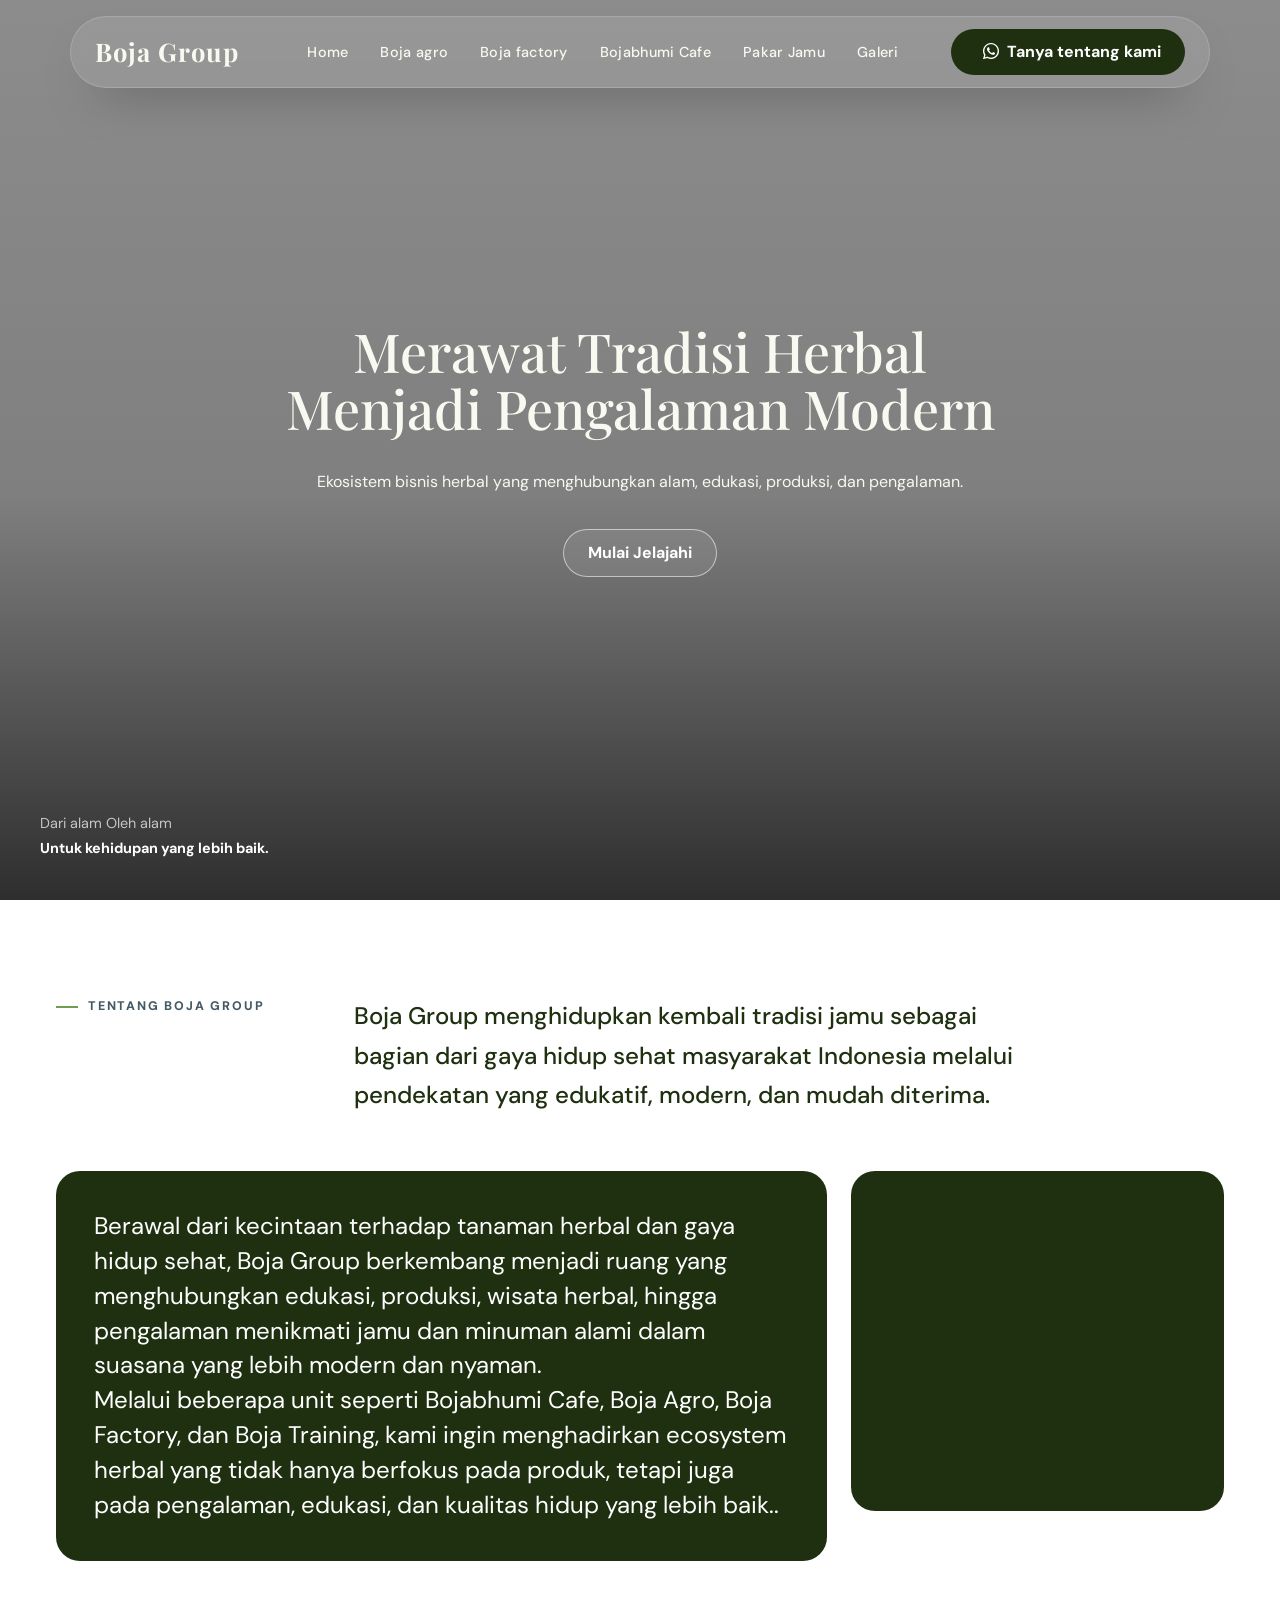
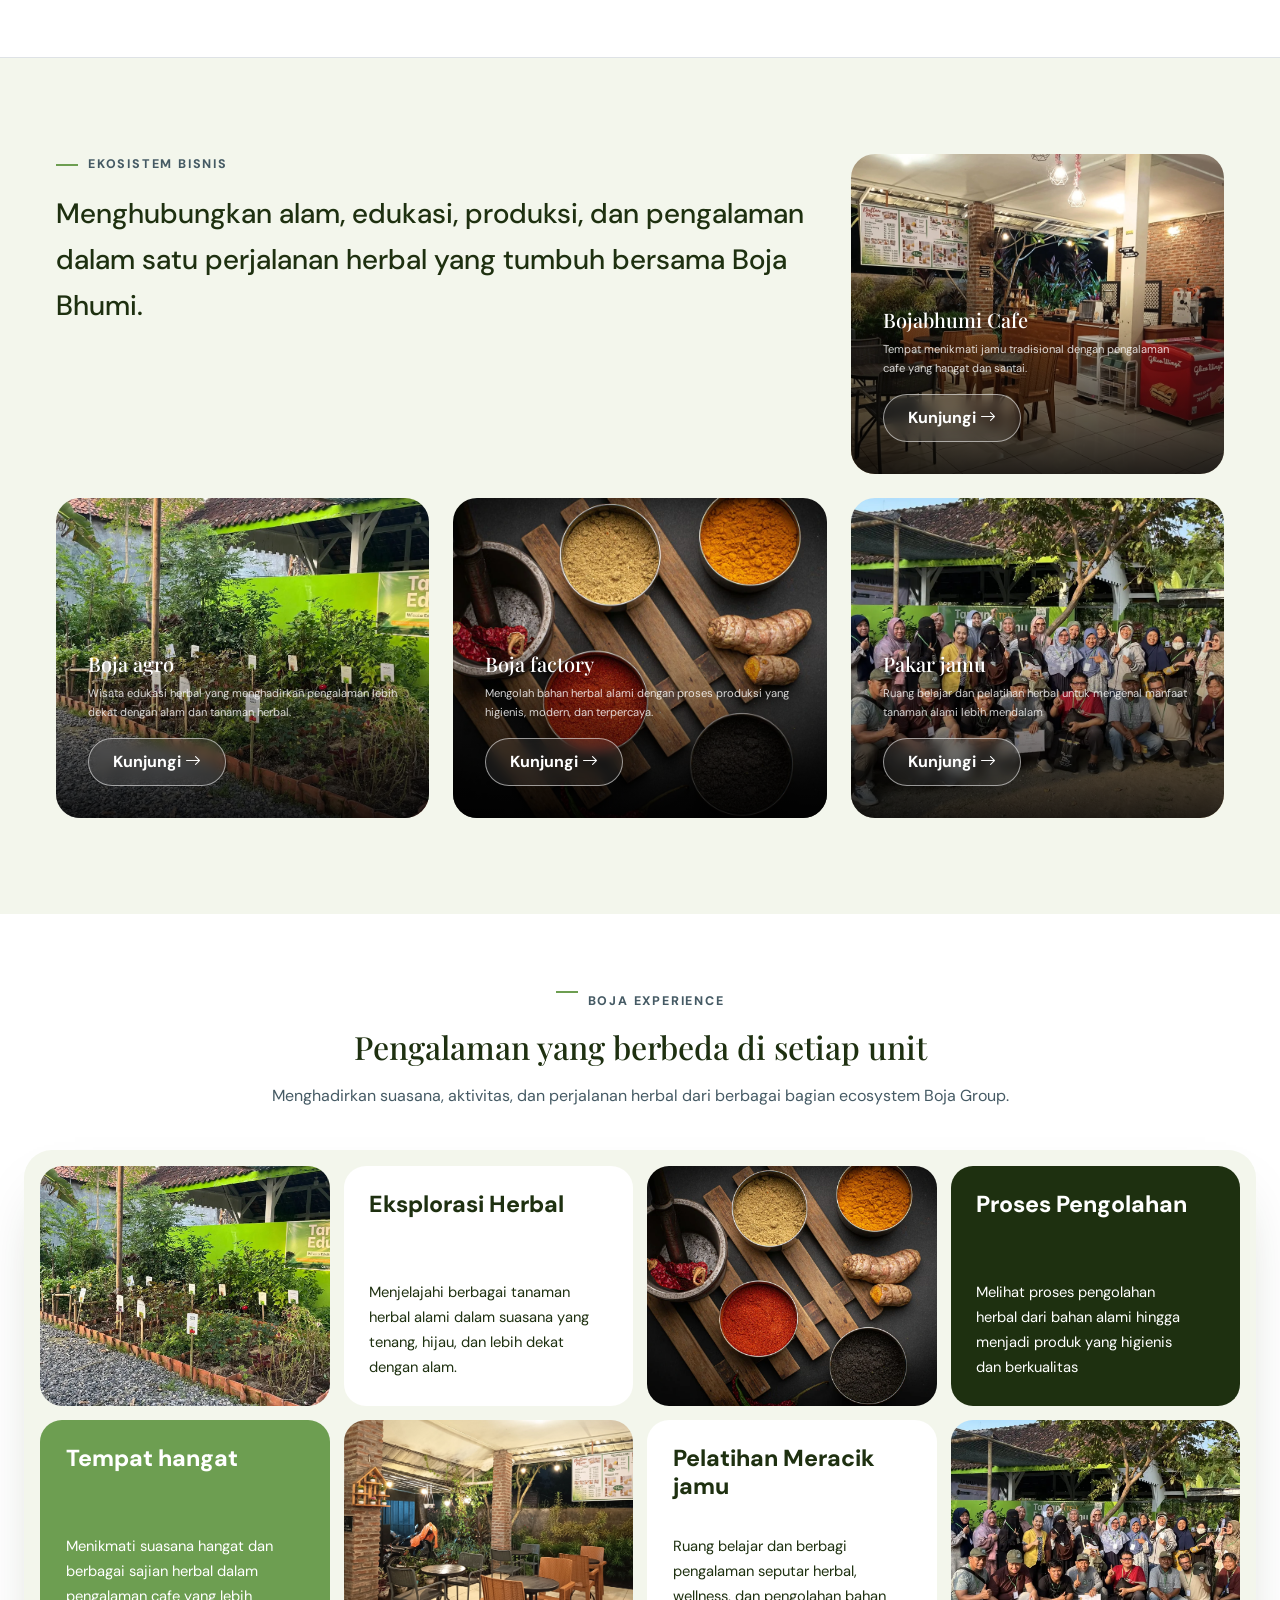
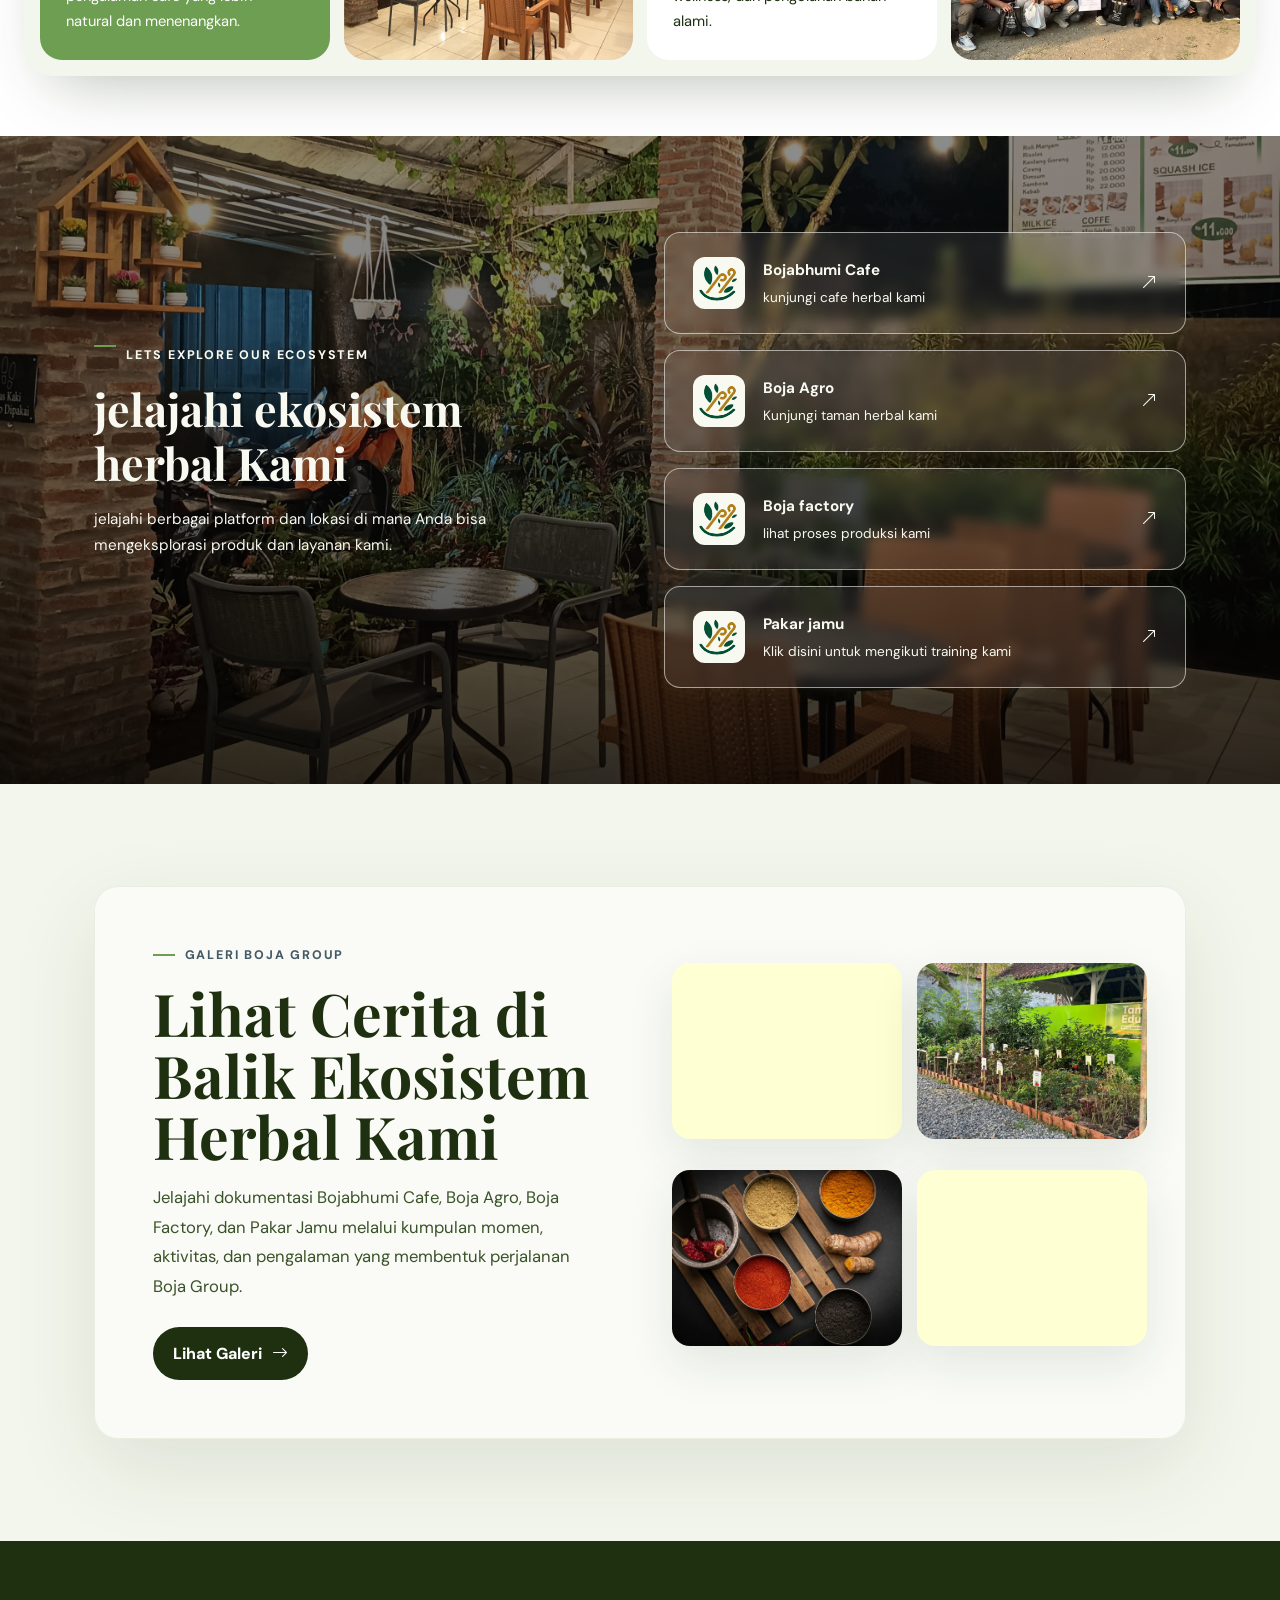
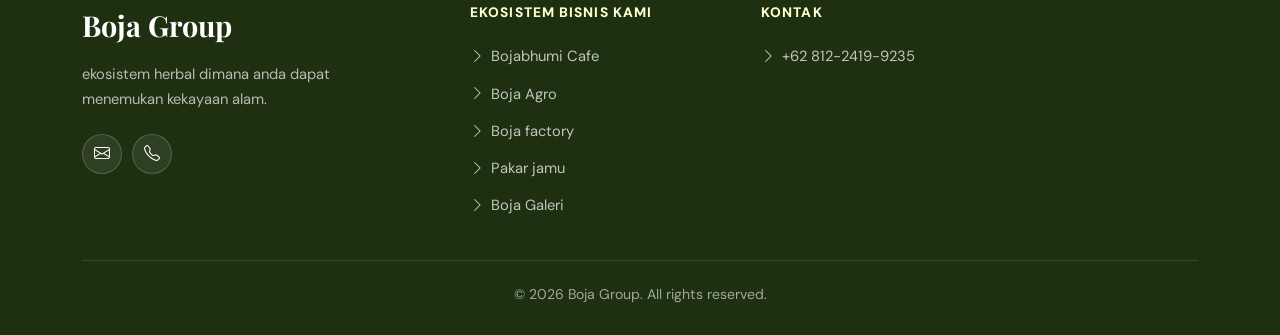
==== commit c249b73e: "Launch new Boja Group website" ====
--- a/index.html
+++ b/index.html
@@ -4,563 +4,703 @@
   <meta charset="UTF-8" />
   <meta name="viewport" content="width=device-width, initial-scale=1.0" />
 
-  <!--  seo basic -->
-  <meta name="description" content="Bojabhumi Cafe, tempat nongkrong sehat minum jamu dengan nuansa cafe, minuman tradisional yang di kemas dengan cara modern yang menyajikan jamu yang enak dengan resep dan rasa yang kekinian rasanya kayak bukan jamu tidak pahit dan anak-anak suka" />
-
-  <meta name="keywords" content="jamu kekinian, jamu enak, jamu modern, cafe jamu, tempat minum jamu, jamu untuk kesehatan, jamu tradisional, minuman herbal, cafe sehat, tempat nongkrong sehat, jamu untuk anak-anak" />
-  <meta name="author" content="Bojabhumi">
-
-  <!-- og struktur -->
-  <meta property="og:title" content="Bojabhumi Cafe | Cafe Jamu modern">
-  <meta property="og:description" content="Cafe jamu kekinian dengan rasa yang kayak bukan jamu.">
-  <meta property="og:image" content="https://bojabhumi.com/Assets/Images/og-image/Open-graph.png">
-  <meta property="og:url" content="https://bojabhumi.com/">
-  <meta property="og:type" content="website">
-  <meta property="og:locale" content="id_ID">
-  <meta property="og:site_name" content="Bojabhumi Cafe">
-
-  <!-- canonical -->
-   <link rel="canonical" href="https://bojabhumi.com/">
-
-  <title>Bojabhumi Cafe - cafe jamu</title>
-
-  <!-- favicon -->
-  <link rel="icon" type="png/x-icon" href="./Assets/Icon/favicon-16x16.png">
-  <link rel="apple-touch-icon" href="./Assets/Icon/apple-touch-icon.png">
-  <link rel="manifest" href="./Assets/Icon/site.webmanifest">
-
+  <meta name="description" content="Boja Group menyediakan cafe jamu modern, taman herbal, pabrik jamu, pelatihan meracik jamu, workshop bisnis jamu, wisata edukasi herbal, dan produksi herbal modern di Indonesia." />
+  <meta name="keywords" content="Boja Group, cafe jamu, taman herbal, minuman, pabrik herbal dan pelatihan meracik jamu." />
+  <meta name="author" content="Boja Group" />
+  <meta name="robots" content="index, follow, max-image-preview:large, max-snippet:-1, max-video-preview:-1" />
+  <meta name="theme-color" content="#315b2c" />
+
+  <meta property="og:title" content="Boja Group |  Cafe Jamu, Taman Herbal, Pabrik & Pelatihan Jamu" />
+  <meta property="og:description" content="Boja Group menyediakan cafe jamu, taman herbal, pabrik jamu, pelatihan meracik jamu, workshop herbal, wisata edukasi herbal, dan produksi herbal modern di Indonesia." />
+  <meta property="og:image" content="https://bojabhumi.com/Assets/Images/og-image/og-home.png" />
+  <meta property="og:image:alt" content="Ekosistem herbal Bojabhumi" />
+  <meta property="og:url" content="https://bojabhumi.com/" />
+  <meta property="og:type" content="website" />
+  <meta property="og:locale" content="id_ID" />
+  <meta property="og:site_name" content="Boja Group" />
+  <meta name="twitter:card" content="summary_large_image" />
+  <meta name="twitter:title" content="Boja Group | Cafe Jamu, Taman Herbal, Pabrik & Pelatihan Jamu" />
+  <meta name="twitter:description" content="Boja Group menyediakan cafe jamu, taman herbal, pabrik jamu, pelatihan meracik jamu, workshop herbal, wisata edukasi herbal, dan produksi herbal modern di Indonesia." />
+  <meta name="twitter:image" content="https://bojabhumi.com/Assets/Images/og-image/og-home.png" />
+  <meta name="twitter:image:alt" content="Ekosistem herbal Bojabhumi" />
+
+  <link rel="canonical" href="https://bojabhumi.com/" />
+
+  <title>Boja Group | Cafe Jamu, Taman Herbal, Pabrik & Pelatihan Jamu</title>
+
+  <script type="application/ld+json">
+  {
+    "@context": "https://schema.org",
+    "@graph": [
+      {
+        "@type": "Organization",
+        "@id": "https://bojabhumi.com/#organization",
+        "name": "Boja Group",
+        "alternateName": "Bojabhumi",
+        "url": "https://bojabhumi.com/",
+        "logo": {
+          "@type": "ImageObject",
+          "url": "https://bojabhumi.com/Assets/Icon/android-chrome-512x512.png"
+        },
+        "image": "https://bojabhumi.com/Assets/Images/og-image/og-home.png",
+        "email": "bojabhumi@gmail.com",
+        "telephone": "+6281224199235",
+        "sameAs": [
+          "https://www.instagram.com/bojabhumi/",
+          "https://www.facebook.com/bojabhumi",
+          "https://www.tiktok.com/@bojabhumi"
+        ]
+      },
+      {
+        "@type": "WebSite",
+        "@id": "https://bojabhumi.com/#website",
+        "url": "https://bojabhumi.com/",
+        "name": "Boja Group",
+        "alternateName": "Bojabhumi",
+        "inLanguage": "id-ID",
+        "publisher": { "@id": "https://bojabhumi.com/#organization" }
+      }
+    ]
+  }
+  </script>
+
+  <link rel="icon" type="image/png" href="./Assets/Icon/favicon-16x16.png" />
+  <link rel="apple-touch-icon" href="./Assets/Icon/apple-touch-icon.png" />
+  <link rel="manifest" href="./Assets/Icon/site.webmanifest" />
 
   <link rel="preconnect" href="https://fonts.googleapis.com" />
-  <link rel="preconnect" href="https://fonts.gstatic.com" crossorigin/>
+  <link rel="preconnect" href="https://fonts.gstatic.com" crossorigin />
+  <link rel="preconnect" href="https://cdn.jsdelivr.net" crossorigin />
   <link href="https://fonts.googleapis.com/css2?family=Playfair+Display:ital,wght@0,500;0,600;0,700;1,600&family=DM+Sans:wght@300;400;500;600;700&display=swap" rel="stylesheet" />
   <link href="https://cdn.jsdelivr.net/npm/bootstrap@5.3.2/dist/css/bootstrap.min.css" rel="stylesheet" />
   <link rel="stylesheet" href="https://cdn.jsdelivr.net/npm/bootstrap-icons@1.11.3/font/bootstrap-icons.min.css" />
-  <link rel="stylesheet" href="./Css/style.css"/>
-
-
-  <!-- analitik -->
-   <!-- Google tag (gtag.js) -->
-<script async src="https://www.googletagmanager.com/gtag/js?id=G-W95RKQYPS4"></script>
-<script>
-  window.dataLayer = window.dataLayer || [];
-  function gtag(){dataLayer.push(arguments);}
-  gtag('js', new Date());
-
-  gtag('config', 'G-W95RKQYPS4');
-</script>
-
-
-<!-- tag google ads -->
- <!-- Google tag (gtag.js) -->
-<script async src="https://www.googletagmanager.com/gtag/js?id=AW-17948726066"></script>
-<script>
-  window.dataLayer = window.dataLayer || [];
-  function gtag(){dataLayer.push(arguments);}
-  gtag('js', new Date());
-
-  gtag('config', 'AW-17948726066');
-</script>
+  <link rel="stylesheet" href="./Css/style.css" />
+  <style>
+    .home-gallery-teaser {
+      background: var(--background-offwhite);
+      padding: clamp(4.5rem, 8vw, 7rem) 0;
+      overflow: hidden;
+    }
+
+    .gallery-teaser-panel {
+      display: grid;
+      grid-template-columns: repeat(2, minmax(0, 1fr));
+      align-items: center;
+      gap: clamp(2rem, 5vw, 4.5rem);
+      padding: clamp(1.25rem, 3.2vw, 2.4rem);
+      border: 1px solid rgba(109,158,81,0.13);
+      border-radius: 24px;
+      background: rgba(255,255,255,0.58);
+      box-shadow: 0 28px 86px rgba(30,48,16,0.1);
+    }
+
+    .gallery-teaser-content {
+      max-width: 560px;
+      padding: clamp(0.35rem, 2vw, 1.2rem);
+    }
+
+    .gallery-teaser-content h2 {
+      color: var(--text-dark);
+      font-size: clamp(2.05rem, 4.6vw, 3.8rem);
+      font-weight: 700;
+      line-height: 1.05;
+      margin-bottom: 1rem;
+    }
+
+    .gallery-teaser-content p {
+      color: var(--text-body);
+      font-size: clamp(0.95rem, 1.3vw, 1.06rem);
+      line-height: 1.78;
+      margin-bottom: 1.6rem;
+    }
+
+    .gallery-teaser-btn {
+      min-height: 48px;
+      display: inline-flex;
+      align-items: center;
+      gap: 0.58rem;
+      padding: 0.8rem 1.3rem;
+      border-radius: 999px;
+      color: var(--white-pure);
+      background: var(--text-dark);
+      font-weight: 800;
+      transition: transform 0.28s ease, background 0.28s ease, box-shadow 0.28s ease;
+    }
+
+    .gallery-teaser-btn:hover {
+      color: var(--white-pure);
+      background: var(--green-dark);
+      transform: translateY(-2px);
+      box-shadow: 0 14px 34px rgba(30,48,16,0.18);
+    }
+
+    .gallery-teaser-preview {
+      display: grid;
+      grid-template-columns: repeat(2, minmax(0, 1fr));
+      grid-template-rows: repeat(2, clamp(170px, 15vw, 230px));
+      gap: clamp(0.7rem, 1.3vw, 0.95rem);
+    }
+
+    .gallery-teaser-photo {
+      position: relative;
+      overflow: hidden;
+      border-radius: 18px;
+      background: var(--cream);
+      box-shadow: 0 18px 48px rgba(30,48,16,0.1);
+    }
+
+    .gallery-teaser-photo::after {
+      content: '';
+      position: absolute;
+      inset: 0;
+      background: linear-gradient(180deg, rgba(30,48,16,0), rgba(30,48,16,0.3));
+      opacity: 0;
+      transition: opacity 0.35s ease;
+    }
+
+    .gallery-teaser-photo img {
+      width: 100%;
+      height: 100%;
+      object-fit: cover;
+      transition: transform 0.7s ease, filter 0.7s ease;
+    }
+
+    .gallery-teaser-photo:hover::after {
+      opacity: 1;
+    }
+
+    .gallery-teaser-photo:hover img {
+      transform: scale(1.045);
+      filter: saturate(1.05);
+    }
+
+    @media (max-width: 991.98px) {
+      .gallery-teaser-panel {
+        grid-template-columns: 1fr;
+      }
+
+      .gallery-teaser-content {
+        max-width: 720px;
+      }
+    }
+
+    @media (max-width: 767.98px) {
+      .home-gallery-teaser {
+        padding: 4rem 0;
+      }
+
+      .gallery-teaser-panel {
+        display: grid;
+        grid-auto-flow: column;
+        grid-auto-columns: minmax(82vw, 1fr);
+        grid-template-columns: none;
+        align-items: stretch;
+        gap: 1rem;
+        padding: 1rem;
+        border-radius: 20px;
+        overflow-x: auto;
+        scroll-snap-type: x mandatory;
+        scroll-behavior: smooth;
+        scrollbar-width: none;
+        -ms-overflow-style: none;
+      }
+
+      .gallery-teaser-panel::-webkit-scrollbar {
+        display: none;
+      }
+
+      .gallery-teaser-content {
+        min-height: 360px;
+        display: flex;
+        flex-direction: column;
+        justify-content: center;
+        padding: 1.25rem 0.7rem;
+        scroll-snap-align: start;
+      }
+
+      .gallery-teaser-preview {
+        grid-template-columns: repeat(2, minmax(0, 1fr));
+        grid-template-rows: repeat(2, minmax(140px, 50vw));
+        gap: 0.75rem;
+        min-height: 360px;
+        padding: 0;
+        scroll-snap-align: start;
+      }
+
+      .gallery-teaser-photo {
+        border-radius: 16px;
+      }
+    }
+
+    @media(max-width: 567px){
+      .gallery-teaser-panel{
+        padding: 8px 32px;
+      }
+    }
+
+    @media (prefers-reduced-motion: reduce) {
+      .gallery-teaser-btn,
+      .gallery-teaser-photo::after,
+      .gallery-teaser-photo img {
+        transition: none;
+      }
+    }
+  </style>
 </head>
-<body>
-
-  <!-- ===== NAVBAR ===== -->
-  <nav class="navbar navbar-expand-lg navbar-solid" id="navbar">
-    <div class="container">
-      <a class="navbar-brand" href="#hero">Bojabhumi</a>
+<body class="home-page">
+  
+  <nav class="navbar navbar-expand-lg" id="navbar" style="background: var(--white-pure);">
+    <div class="container navbar-shaped">
+      <a class="navbar-brand" href="#hero">Boja Group</a>
       <button class="navbar-toggler" type="button" data-bs-toggle="collapse" data-bs-target="#navbarNav" aria-label="Toggle navigation">
         <span class="navbar-toggler-icon"></span>
       </button>
       <div class="collapse navbar-collapse" id="navbarNav">
-        <ul class="navbar-nav ms-auto gap-1">
-          <li class="nav-item"><a class="nav-link"
-            href="#hero">Home</a></li>
-          <li class="nav-item"><a class="nav-link" href="./Kota-cirebon.html">Cabang Kota. Cirebon</a></li>
-          <li class="nav-item"><a class="nav-link" href="./Kab-cirebon.html">Cabang Kab. Cirebon</a></li>
-          <li class="nav-item"><a class="nav-link" href="./Kab-semarang.html">Cabang Kab. Semarang</a></li>
-          <li class="nav-item"><a class="nav-link" href="./taman-herbal.html">Taman herbal</a></li>
+        <ul class="navbar-nav m-auto gap-1" style="color:var(--text-body)">
+          <li class="nav-item"><a class="nav-link" href="./index.html">Home</a></li>
+          <li class="nav-item"><a class="nav-link" href="Boja-Agro.html">Boja agro</a></li>
+          <li class="nav-item"><a class="nav-link" href="Boja-Factory.html">Boja factory</a></li>
+          <li class="nav-item"><a class="nav-link" href="Bojabhumi-cafe.html">Bojabhumi Cafe</a></li>
+          <li class="nav-item"><a class="nav-link" href="Pakar-jamu.html">Pakar Jamu</a></li>
+          <li class="nav-item"><a class="nav-link" href="Boja-Galeri.html">Galeri</a></li>
         </ul>
+        <div class=" d-lg-block">
+          <a href="https://wa.me/6281224199235?text=Halo%20Boja Group." class="btn btn-home-dark"><i class="bi bi-whatsapp mx-2"></i>Tanya tentang kami</a>
+          </div>
         
       </div>
     </div>
   </nav>
 
-  <!-- ===== HERO SECTION ===== -->
-  <section id="hero">
-    <div class="container hero-content pt-5">
-      <div class="row align-items-center min-vh-100 g-4">
-
-        <!-- Text Side -->
-        <div class="col-lg-6 hero-text-col pt-5">
-          <div class="hero-badge">✦ Selamat Datang di Bojabhumi</div>
-          <h1 class="hero-title">
-            Tempat Hangat<br />
-            yang <span>Berasa</span><br />
-            Seperti Rumah
-          </h1>
-          <p class="hero-subtitle">
-            Nikmati setiap tegukan dengan cita rasa autentik, suasana hangat,
-            dan menu pilihan yang menyehatkan.
+  
+  <main>
+    <section id="hero" class="home-hero">
+      <div class="home-hero-container">
+        <video class="home-hero-video" autoplay muted loop playsinline preload="metadata" aria-hidden="true">
+          <source src="https://res.cloudinary.com/drwaey9nx/video/upload/v1782837358/hero_f62bzo.mp4" type="video/mp4" />
+        </video>
+        <h1 class="home-hero-title reveal">Merawat Tradisi Herbal <br> Menjadi Pengalaman Modern</h1>
+        <p class="home-hero-subtitle reveal reveal-delay-1">
+         Ekosistem bisnis herbal yang menghubungkan alam, edukasi, produksi, dan pengalaman.
+        </p>
+        <a href="#ecosystem" class="btn btn-home-outline reveal">Mulai Jelajahi</a>
+
+        <div class="home-hero-note d-none d-md-flex">
+          <div class="d-flex flex-column text-start">
+            <span>Dari alam Oleh alam</span>
+            <strong>Untuk kehidupan yang lebih baik.</strong>
+          </div>
+        </div>
+      </div>
+    </section>
+
+    <section id="about" class="home-section-padding">
+      <div class="container-fluid px-3 px-lg-4">
+        <div class="row mb-5 reveal">
+          <div class="col-lg-3">
+            <span class="home-section-label">Tentang Boja Group</span>
+          </div>
+          <div class="col-lg-7">
+            <h4 class="home-lead-text">
+              Boja Group menghidupkan kembali tradisi jamu sebagai bagian dari gaya hidup sehat masyarakat Indonesia melalui pendekatan yang edukatif, modern, dan mudah diterima.
+            </h4>
+          </div>
+        </div>
+
+        <div class="row g-4 align-items-stretch">
+          <div class="col-lg-8 col-md-6 reveal">
+            <article class="home-feature-card home-card-dark">
+              <div>
+                
+                <p>Berawal dari kecintaan terhadap tanaman herbal dan gaya hidup sehat, Boja Group berkembang menjadi ruang yang menghubungkan edukasi, produksi, wisata herbal, hingga pengalaman menikmati jamu dan minuman alami dalam suasana yang lebih modern dan nyaman. <br>
+                Melalui beberapa unit seperti Bojabhumi Cafe, Boja Agro, Boja Factory, dan Boja Training, kami ingin menghadirkan ecosystem herbal yang tidak hanya berfokus pada produk, tetapi juga pada pengalaman, edukasi, dan kualitas hidup yang lebih baik..</p>
+              </div>
+            </article>
+          </div>
+
+          <div class="col-lg-4 col-md-6 reveal reveal-delay-1">
+            <article class="home-feature-card home-card-image home-card-video">
+              <video autoplay muted loop playsinline preload="metadata" aria-label="Workshop dan edukasi herbal Bojabhumi">
+                <source src="https://res.cloudinary.com/drwaey9nx/video/upload/v1780043554/about-vidio_slqlbp.mp4" type="video/mp4" />
+              </video>
+            </article>
+          </div>
+
+          <!-- <div class="col-lg-4 col-md-12 reveal">
+            <article class="home-feature-card home-card-light">
+              <div>
+                <h2 class="display-5 fw-bold mb-0">20+</h2>
+                <h5 class="mb-3">Menu Herbal Pilihan</h5>
+                <p class="home-muted small mb-4">Dari jamu klasik sampai racikan modern untuk pelanggan yang baru mulai kenal rempah.</p>
+              </div>
+              <div class="home-level-list">
+                <div><span>Segar</span><span class="home-dots"><i></i><i></i><i></i><i></i><i></i><i></i></span><strong>95</strong></div>
+                <div><span>Hangat</span><span class="home-dots"><i></i><i></i><i></i><i></i><i></i></span><strong>90</strong></div>
+                <div><span>Herbal</span><span class="home-dots"><i></i><i></i><i></i><i></i></span><strong>85</strong></div>
+              </div>
+            </article>
+          </div> -->
+        </div>
+      </div>
+    </section>
+
+    <section id="ecosystem" class="home-section-padding border-top">
+
+      <div class="container-fluid px-3 px-lg-4">
+        <div class="row g-4">
+
+          
+
+          <div class="col-lg-8  reveal-left">
+            <span class="home-section-label">Ekosistem Bisnis</span>
+            <h3 class="home-section-copy">Menghubungkan alam, edukasi, produksi, dan pengalaman dalam satu perjalanan herbal yang tumbuh bersama Boja Bhumi.</h3>
+            
+          </div>
+
+          <div class="col-md-6 col-lg-4 reveal">
+            <article class="home-service-card" style="background-image: url('./Assets/Images/Hompage-index/Boja-cafe.webp');">
+              <div class="home-service-overlay">
+                
+                <h5>Bojabhumi Cafe</h5>
+                <p>Tempat menikmati jamu tradisional dengan pengalaman cafe yang hangat dan santai.</p>
+                <a href="Bojabhumi-cafe.html" class="btn btn-home-outline reveal mt-3" >Kunjungi<i class="bi bi-arrow-right ms-1"></i></a>
+              </div>
+            </article>
+          </div>
+
+          <div class="col-md-6 col-lg-4 reveal reveal-delay-1">
+            <article class="home-service-card" style="background-image: url('Assets/Images/Boja-Agro/hero-bojaAgro.webp');">
+              <div class="home-service-overlay">
+               
+                <h5>Boja agro</h5>
+                <p>Wisata edukasi herbal yang menghadirkan pengalaman lebih dekat dengan alam dan tanaman herbal.</p>
+                <a href="Boja-Agro.html" class="btn btn-home-outline reveal mt-3" >Kunjungi<i class="bi bi-arrow-right ms-1"></i></a>
+              </div>
+            </article>
+          </div>
+
+          <div class="col-md-6 col-lg-4 reveal reveal-delay-1">
+            <article class="home-service-card" style="background-image: url('Assets/Images/Hompage-index/Boja-factory.webp');">
+              <div class="home-service-overlay">
+                
+                <h5>Boja factory</h5>
+                <p>Mengolah bahan herbal alami dengan proses produksi yang higienis, modern, dan terpercaya.</p>
+                <a href="Boja-Factory.html" class="btn btn-home-outline reveal mt-3" >Kunjungi<i class="bi bi-arrow-right ms-1"></i></a>
+              </div>
+            </article>
+          </div>
+
+          <div class="col-md-6 col-lg-4 reveal reveal-delay-1">
+            <article class="home-service-card" style="background-image: url('./Assets/Images/Pakar-jamu/Jamu-Journey.webp');">
+              <div class="home-service-overlay">
+                
+                <h5>Pakar jamu</h5>
+                <p>Ruang belajar dan pelatihan herbal untuk mengenal manfaat tanaman alami lebih mendalam</p>
+                <a href="Pakar-jamu.html" class="btn btn-home-outline reveal mt-3" >Kunjungi<i class="bi bi-arrow-right ms-1"></i></a>
+              </div>
+            </article>
+          </div>
+
+        </div>
+      </div>
+    </section>
+
+    <!-- <section id="products" class="home-products-section">
+      <div class="container-fluid px-0">
+        <div class="home-products-header text-center reveal">
+          <span class="home-section-label d-inline-flex justify-content-center">Produk kami</span>
+          <p>Pilihan produk herbal dan jamu alami yang dirancang untuk menghadirkan pengalaman sehat dengan sentuhan tradisi modern.</p>
+        </div>
+
+        <div class="home-product-slider reveal" aria-label="Showcase produk herbal Boja Bhumi">
+          <div class="home-product-track">
+            <article class="home-product-card">
+              <div class="home-product-image"><img decoding="async" src="./Assets/foto-produk/produk-1.png" alt="Produk herbal Boja Bhumi Kunyit Asam" loading="lazy"></div>
+              <h3>Kunyit Asam</h3>
+            </article>
+            <article class="home-product-card">
+              <div class="home-product-image"><img decoding="async" src="./Assets/foto-produk/produk-2.png" alt="Produk herbal Boja Bhumi Beras Kencur" loading="lazy"></div>
+              <h3>Beras Kencur</h3>
+            </article>
+            <article class="home-product-card">
+              <div class="home-product-image"><img decoding="async" src="./Assets/foto-produk/produk-3.png" alt="Produk herbal Boja Bhumi Temulawak" loading="lazy"></div>
+              <h3>Temulawak</h3>
+            </article>
+            <article class="home-product-card">
+              <div class="home-product-image"><img decoding="async" src="./Assets/foto-produk/produk-4.png" alt="Produk herbal Boja Bhumi Jahe Merah" loading="lazy"></div>
+              <h3>Jahe Merah</h3>
+            </article>
+            <article class="home-product-card">
+              <div class="home-product-image"><img decoding="async" src="./Assets/foto-produk/produk-5.png" alt="Produk herbal Boja Bhumi Rosella" loading="lazy"></div>
+              <h3>Rosella</h3>
+            </article>
+            <article class="home-product-card">
+              <div class="home-product-image"><img decoding="async" src="./Assets/foto-produk/produk-6.png" alt="Produk herbal Boja Bhumi Secang Rempah" loading="lazy"></div>
+              <h3>Secang Rempah</h3>
+            </article>
+            <article class="home-product-card">
+              <div class="home-product-image"><img decoding="async" src="./Assets/foto-produk/produk-7.png" alt="Produk herbal Boja Bhumi Wedang Uwuh" loading="lazy"></div>
+              <h3>Wedang Uwuh</h3>
+            </article>
+            <article class="home-product-card">
+              <div class="home-product-image"><img decoding="async" src="./Assets/foto-produk/produk-8.png" alt="Produk herbal Boja Bhumi Sinom" loading="lazy"></div>
+              <h3>Sinom</h3>
+            </article>
+            <article class="home-product-card">
+              <div class="home-product-image"><img decoding="async" src="./Assets/foto-produk/produk-9.png" alt="Produk herbal Boja Bhumi Teh Herbal" loading="lazy"></div>
+              <h3>Teh Herbal</h3>
+            </article>
+            <article class="home-product-card">
+              <div class="home-product-image"><img decoding="async" src="./Assets/foto-produk/produk-10.png" alt="Paket produk herbal Boja Bhumi" loading="lazy"></div>
+              <h3>Paket Jamu</h3>
+            </article>
+
+            <article class="home-product-card" aria-hidden="true">
+              <div class="home-product-image"><img decoding="async" src="./Assets/foto-produk/produk-1.png" alt="" loading="lazy"></div>
+              <h3>Kunyit Asam</h3>
+            </article>
+            <article class="home-product-card" aria-hidden="true">
+              <div class="home-product-image"><img decoding="async" src="./Assets/foto-produk/produk-2.png" alt="" loading="lazy"></div>
+              <h3>Beras Kencur</h3>
+            </article>
+            <article class="home-product-card" aria-hidden="true">
+              <div class="home-product-image"><img decoding="async" src="./Assets/foto-produk/produk-3.png" alt="" loading="lazy"></div>
+              <h3>Temulawak</h3>
+            </article>
+            <article class="home-product-card" aria-hidden="true">
+              <div class="home-product-image"><img decoding="async" src="./Assets/foto-produk/produk-4.png" alt="" loading="lazy"></div>
+              <h3>Jahe Merah</h3>
+            </article>
+            <article class="home-product-card" aria-hidden="true">
+              <div class="home-product-image"><img decoding="async" src="./Assets/foto-produk/produk-5.png" alt="" loading="lazy"></div>
+              <h3>Rosella</h3>
+            </article>
+            <article class="home-product-card" aria-hidden="true">
+              <div class="home-product-image"><img decoding="async" src="./Assets/foto-produk/produk-6.png" alt="" loading="lazy"></div>
+              <h3>Secang Rempah</h3>
+            </article>
+            <article class="home-product-card" aria-hidden="true">
+              <div class="home-product-image"><img decoding="async" src="./Assets/foto-produk/produk-7.png" alt="" loading="lazy"></div>
+              <h3>Wedang Uwuh</h3>
+            </article>
+            <article class="home-product-card" aria-hidden="true">
+              <div class="home-product-image"><img decoding="async" src="./Assets/foto-produk/produk-8.png" alt="" loading="lazy"></div>
+              <h3>Sinom</h3>
+            </article>
+            <article class="home-product-card" aria-hidden="true">
+              <div class="home-product-image"><img decoding="async" src="./Assets/foto-produk/produk-9.png" alt="" loading="lazy"></div>
+              <h3>Teh Herbal</h3>
+            </article>
+            <article class="home-product-card" aria-hidden="true">
+              <div class="home-product-image"><img decoding="async" src="./Assets/foto-produk/produk-10.png" alt="" loading="lazy"></div>
+              <h3>Paket Jamu</h3>
+            </article>
+          </div>
+        </div>
+
+        <div class="home-products-cta text-center reveal">
+          <a href="Ramu-sehat.html" class="home-product-btn">Belanja Sekarang</a>
+        </div>
+      </div>
+    </section> -->
+
+    <section id="experience" class="home-section-experience home-experience-section">
+      <div class="container-fluid px-3 px-lg-4">
+        <div class="home-showcase-header text-center reveal">
+          <span class="home-section-label d-inline-flex justify-content-center">Boja experience</span>
+          <h2 class="mb-3">Pengalaman yang berbeda di setiap unit</h2>
+          <p class="home-muted mb-0">Menghadirkan suasana, aktivitas, dan perjalanan herbal dari berbagai bagian ecosystem Boja Group.</p>
+        </div>
+
+        <div class="home-experience-grid">
+          <div class="home-experience-card home-experience-image" style="background-image: url('./Assets/Images/Boja-Agro/hero-bojaAgro.webp');"></div>
+          <article class="home-experience-card home-experience-text home-experience-light">
+            <h3>Eksplorasi Herbal</h3>
+            <p>Menjelajahi berbagai tanaman herbal alami dalam suasana yang tenang, hijau, dan lebih dekat dengan alam.</p>
+          </article>
+          <div class="home-experience-card home-experience-image" style="background-image: url('./Assets/Images/Boja-Factory/Hero-boja-factory.webp');"></div>
+          <article class="home-experience-card home-experience-text home-experience-dark">
+            <h3>Proses Pengolahan</h3>
+            <p>Melihat proses pengolahan herbal dari bahan alami hingga menjadi produk yang higienis dan berkualitas
+            </p>
+          </article>
+          <article class="home-experience-card home-experience-text home-experience-muted">
+            <h3>Tempat hangat</h3>
+            <p>Menikmati suasana hangat dan berbagai sajian herbal dalam pengalaman cafe yang lebih natural dan menenangkan.</p>
+          </article>
+          <div class="home-experience-card home-experience-image" style="background-image: url('./Assets/Images/Boja-Cafe/Galery/Meja\ pengunjung-1.jpg');"></div>
+          <article class="home-experience-card home-experience-text home-experience-light">
+            <h3>Pelatihan Meracik jamu</h3>
+            <p>Ruang belajar dan berbagi pengalaman seputar herbal, wellness, dan pengolahan bahan alami.</p>
+          </article>
+          <div class="home-experience-card home-experience-image" style="background-image: url('./Assets/Images/Pakar-jamu/Jamu-Journey.webp');"></div>
+        </div>
+      </div>
+    </section>
+
+    
+
+    <section id="cta-ecosystem-exploration" class="home-testimonial-section">
+      <div class="container px-4">
+         <div class="row g-5 align-items-center">
+
+        <div class="col-lg-5 reveal">
+           <span class="home-section-label d-inline-flex justify-content-center" style="color: var(--gray-light);">Lets explore our ecosystem</span>
+          <h2 class="section-title" style="color: var(--gray-light);">jelajahi ekosistem herbal Kami</h2>
+          <p style="color:var(--gray-light);font-size:0.95rem;line-height:1.75;margin-bottom:2rem">
+            jelajahi berbagai platform dan lokasi di mana Anda bisa mengeksplorasi produk dan layanan kami.
           </p>
-          <div class="hero-actions">
-            <a href="#location" class="btn-primary-custom">
-              <i class="bi bi-cup-hot"></i> Kunjungi Bojabhumi
+          
+        </div>
+
+        <div class="col-lg-6 offset-lg-1 reveal reveal-delay-1">
+          <div class="d-flex flex-column gap-3">
+
+            <!-- Location Card 1 -->
+
+            <a href="Bojabhumi-cafe.html" target="_blank" rel="noopener noreferrer" class="location-card" style="color: var(--white-pure);
+  border: 1px solid rgba(255,255,255,0.55);
+  background: rgba(255,255,255,0.08);
+  backdrop-filter: blur(6px);">
+              <div class="location-icon" style="background: var(--gray-light);"><img src="./Assets/Icon/logo-icon.png" alt="" loading="lazy" decoding="async"></div>
+              <div class="location-info">
+                <div class="location-label" style="color:var(--gray-light)">Bojabhumi Cafe</div>
+                <div class="location-value" style="color:var(--gray-light)">kunjungi cafe herbal kami</div>
+              </div>
+              <i class="bi bi-arrow-up-right ms-auto" style="color:var(--gray-light)"></i>
             </a>
-            
-          </div>
-          <div class="hero-stats">
-            <div>
-              <div class="hero-stat-num">5+</div>
-              <div class="hero-stat-label">Tahun Berdiri</div>
-            </div>
-            <div>
-              <div class="hero-stat-num">20+</div>
-              <div class="hero-stat-label">Jamu Pilihan</div>
-            </div>
-            <div>
-              <div class="hero-stat-num">500+</div>
-              <div class="hero-stat-label">Pelanggan Puas</div>
-            </div>
-          </div>
-        </div>
-
-        <!-- Image Side -->
-        <div class="col-lg-6 hero-img-col">
-          <div class="hero-img-wrapper">
-            <!-- Floating cards -->
-            <div class="hero-float-card">
-              <div class="fc-icon">⭐</div>
-              <div class="fc-text">
-                <strong>Rating 5.0</strong>
-                <p>Dari 500+ pelanggan</p>
-              </div>
-            </div>
-            <div class="hero-float-card mt-md-5">
-              <div class="fc-icon">☕</div>
-              <div class="fc-text">
-                <strong>Minuman</strong>
-                <p>dengan rempah pilihan</p>
-              </div>
-            </div>
-            <!-- Main image -->
-            <div class="hero-img-main">
-              <!-- Ganti src dengan foto hero cafe Anda -->
-              <img src="./Assets/Images/Hero/hero image.jpeg" alt="Bojabhumi Cafe"/>
-            </div>
-          </div>
-        </div>
-
-      </div>
-    </div>
-  </section>
-
-  <!-- ===== ABOUT SECTION ===== -->
-  <section id="about">
-    <div class="container">
-      <div class="row align-items-center g-5">
-        <div class="col-lg-5 reveal-left">
-          <div class="about-img-wrapper">
-            <img src="./Assets/Images/About/About-homepage.png" alt="Interior Bojabhumi Cafe" style="object-position: top;"/>
-            <div class="about-badge">
-              <!-- <div class="label">Bojabhumi</div> -->
-              <div class="number">Owner</div>
-              <div class="number">Bojabhumi</div>
-              
-            </div>
-          </div>
-        </div>
-        <div class="col-lg-7 reveal-right">
-          <span class="section-label">Tentang Kami</span>
-          <h2 class="section-title">Sejarah singkat bojabhumi</h2>
-          <div class="section-divider left"></div>
-          <p class="mb-4" style="font-size: 0.95rem; color: var(--gray-dark);">
-            2012: Awal mula dari Ibu Noviati, pendiri Boja Bhumi. Beliau memiliki cita-cita
-            menjadi dokter, namun karena keterbatasan kondisi, beliau menempuh jalur lain
-            untuk tetap berkhidmat dalam bidang kesehatan melalui ramuan tradisional.
-            Selama puluhan tahun, beliau belajar ilmu kesehatan tradisional baik secara
-            akademis maupun non-akademis.
-            2012–2022: Berbagai uji coba dan penyempurnaan resep dilakukan.
-            2022: Resmi berdiri Boja Bhumi Pusat di Lemah Abang, Cirebon.
-            2022–2024: Dalam waktu 2 tahun berkembang pesat hingga memiliki 6 cabang
-            salah satunya di cirebon
-          </p>
-          <span class="section-label">Visi kami</span>
-          <p class="mb-4" style="font-size: 0.95rem; color: var(--gray-dark);">
-            “Menghidupkan kembali tradisi jamu sebagai bagian dari gaya hidup sehat masyarakat
-            Indonesia melalui pendekatan edukatif, modern, dan mudah diterima, serta menjadikan Boja
-            Bhumi sebagai pemimpin pasar kafe jamu di Indonesia.”
-
-          </p>
-          <span class="section-label">Misi kami</span>
-          <div class="about-feature">
-            <div class="icon fw-bold text-white">1</div>
-            <div class="text">
-              <h5>Menyajikan jamu yang enak dan berkualitas</h5>
-              <p>
-              Menghadirkan produk jamu dengan racikan terukur, rasa bersahabat, dan aman
-              dikonsumsi sehingga dapat diterima oleh semua kalangan.
-              </p>
-            </div>
-          </div>
-          <div class="about-feature">
-            <div class="icon fw-bold text-white">2</div>
-            <div class="text">
-              <h5>Menggabungkan tradisi dengan ilmu modern</h5>
-              <p>Memadukan kekayaan warisan herbal Nusantara dengan pendekatan akademis dan
-              ilmiah, sehingga jamu tampil sebagai minuman sehat yang bernilai modern.
-              </p>
-            </div>
-          </div>
-          <div class="about-feature">
-            <div class="icon fw-bold text-white">3</div>
-            <div class="text">
-              <h5>Mengembangkan budaya minum jamu</h5>
-              <p>Mendorong masyarakat untuk menjadikan jamu sebagai bagian dari gaya hidup
-              sehari-hari, bukan sekadar minuman tradisional sesaat.</p>
-            </div>
-          </div>
-        </div>
-      </div>
-    </div>
-  </section>
-
-  <!-- ===== MENU SECTION ===== -->
-  
-
-  <!-- ===== GALLERY SECTION ===== -->
-  <section id="gallery">
-    <div class="container">
-      <div class="text-center mb-5 reveal">
-        <span class="section-label">Galeri</span>
-        <h2 class="section-title">Galeri Bojabhumi</h2>
-        <div class="section-divider"></div>
-        <p style="font-size: 0.95rem; color: var(--gray-dark); max-width: 460px; margin: 0 auto;">
-          Temukan keindahan setiap sudut yang dirancang untuk kenyamanan dan ketenangan Anda.
-        </p>
-      </div>
-      <div class="gallery-grid reveal">
-        <div class="gallery-item">
-          <img src="./Assets/Images/Galery/Taman herbal.jpeg" alt="Taman Herbal Bojabhumi" />
-          <div class="gallery-overlay"><span>Taman Herbal Bojabhumi </span></div>
-        </div>
-        <div class="gallery-item">
-          <img src="./Assets/Images/Galery/Display simplisia.jpeg" alt="Display Simplisia" />
-          <div class="gallery-overlay"><span>Display Simplisia</span></div>
-        </div>
-        <div class="gallery-item">
-          <img src="./Assets/Images/Galery/Bar area.jpg" alt="Bar Area" />
-          <div class="gallery-overlay"><span>Cabang Kota Cirebon</span></div>
-        </div>
-        <div class="gallery-item">
-          <img src="./Assets/Images/Galery/Cabang-kab-cirebon.jpeg" alt="Meja Pengunjung" />
-          <div class="gallery-overlay"><span>Cabang Kab. Cirebon</span></div>
-        </div>
-        <div class="gallery-item">
-          <img src="./Assets/Images/Galery/Cabang-semarang.jpeg" alt="Meja Pengunjung" />
-          <div class="gallery-overlay"><span>Cabang Semarang</span></div>
-        </div>
-        <!-- <div class="gallery-item">
-          <img src="./Assets/Images/Galery/Galery 6.jpg" alt="Night Vibes" />
-          <div class="gallery-overlay"><span>Night Vibes</span></div>
-        </div> -->
-      </div>
-    </div>
-  </section>
-
-  <section id="workshop-jamu">
-    <div class="container">
-      <div class="row align-items-center g-5">
-        
-        <div class="col-lg-7 reveal-right">
-          <span class="section-label">Workshop offline</span>
-          <h2 class="section-title">Belajar Langsung, Praktik Nyata, Bangun Skill yang Benar-Benar Terpakai </h2>
-          <div class="section-divider left"></div>
-          <p class="mb-4" style="font-size: 0.95rem; color: var(--gray-dark);">
-            Ikuti workshop offline yang dirancang untuk memberikan pengalaman belajar yang lebih fokus dan interaktif. Anda tidak hanya mendengar teori, tetapi langsung mempraktikkan materi, berdiskusi, dan mendapatkan insight nyata dari pengalaman di lapangan.
-          </p>
-          <span class="section-label">Keuntungan Mengikuti Workshop Offline</span>
-          <div class="about-feature">
-            <div class="icon"><b style="color:white">1</b></div>
-            <div class="text">
-              <h5>Belajar meracik jamu secara langsung</h5>
-              <p>Peserta akan dibimbing secara langsung untuk mengenal bahan-bahan alami dan mempraktikkan cara meracik jamu yang benar. Dengan metode praktik langsung, peserta dapat memahami prosesnya secara nyata dan lebih mudah menguasainya.</p>
-            </div>
-          </div>
-          <div class="about-feature">
-            <div class="icon"><b2 style="color:white">2</b></div>
-            <div class="text">
-              <h5>Pelajari 33+ Resep Jamu Tradisional dalam Satu Workshop.</h5>
-              <p>Workshop ini dirancang untuk memberikan pengalaman belajar yang praktis dan mendalam. Peserta akan dibimbing mengenal berbagai bahan herbal serta mempraktikkan langsung cara meracik lebih dari 33 resep jamu tradisional yang bermanfaat untuk kesehatan sehari-hari.</p>
-            </div>
-          </div>
-          <div class="about-feature">
-            <div class="icon"><b style="color:white">3</b></div>
-            <div class="text">
-              <h5>Bekal Keterampilan yang Bisa Dipraktikkan</h5>
-              <p>
-                Setelah mengikuti workshop, peserta tidak hanya mendapatkan pengalaman belajar, tetapi juga keterampilan yang bisa langsung dipraktikkan di rumah. Pengetahuan ini juga dapat menjadi peluang untuk mengembangkan usaha berbasis jamu tradisional.</p>
-            </div>
-          </div>
-
-          <div class="hero-actions">
-            <a href="https://wa.me/62895365525934?text=Halo%20Bojabhumi!%20Saya%20ingin%20bertanya mengenai%20workshop%20offline " class="btn-primary-custom mt-3" style="width: 100%; padding: 20px; justify-content: center ; align-items: center;">
-              <i class="bi bi-arrow-right"></i> Klik Disini Untuk Info Pelatihan 
+
+            <a href="Boja-Agro.html" target="_blank" rel="noopener noreferrer" class="location-card" style="color: var(--white-pure);
+  border: 1px solid rgba(255,255,255,0.55);
+  background: rgba(255,255,255,0.08);
+  backdrop-filter: blur(6px);">
+              <div class="location-icon" style="background: var(--gray-light);"><img src="./Assets/Icon/logo-icon.png" alt="" loading="lazy" decoding="async"></div>
+              <div class="location-info">
+                <div class="location-label" style="color:var(--gray-light)">Boja Agro</div>
+                <div class="location-value" style="color:var(--gray-light)">Kunjungi taman herbal kami</div>
+              </div>
+              <i class="bi bi-arrow-up-right ms-auto" style="color:var(--gray-light)"></i>
             </a>
-            
-          </div>
-
-        </div>
-
-        
-        
-        <div class="col-lg-5 reveal-left">
-          <div class="about-img-wrapper">
-            <img src="./Assets/Images/About/acara workshop.jpg" alt="Acara Workshop" />
-            <div class="about-badge">
-              <div class="number">99+</div>
-              <div class="label">Alumni workshop</div>
-            </div>
-          </div>
-        </div>
-      </div>
-    </div>
-  </section>
-
-  <!-- ===== TESTIMONIAL SECTION ===== -->
-  <section id="testimonial">
-    <div class="container">
-      <div class="text-center mb-5 reveal">
-        <span class="section-label">Ulasan Pelanggan</span>
-        <h2 class="section-title">Apa Kata Mereka?</h2>
-        <div class="section-divider"></div>
-      </div>
-      <div class="row g-4">
-        <div class="col-lg-4 col-md-6 reveal">
-          <div class="testimonial-card">
-            <div class="testimonial-stars">★★★★★</div>
-            <p class="testimonial-text">"Ga bosen-bosen minum jamu disini, baru nemuin ada cafe jamu yang beneran enak dan rasanya ga kayak jamu.. tempatnya cozy, dan enak buat ngobrol, rekomendasi bangett buat nongkrong 🙌."</p>
-            <div class="testimonial-author">
-              <div class="testimonial-avatar">S</div>
-              <div>
-                <div class="testimonial-name">Sinta nova</div>
-                <div class="testimonial-role">Pelanggan Setia</div>
-              </div>
-            </div>
-          </div>
-        </div>
-        <div class="col-lg-4 col-md-6 reveal">
-          <div class="testimonial-card">
-            <div class="testimonial-stars">★★★★★</div>
-            <p class="testimonial-text">"Sekali kesini langsung ketagihan dtg lagi
-            Jamu nya enak,harga murah .
-                Tempatnya pun nyaman plus ramah service nya☺️!"</p>
-            <div class="testimonial-author">
-              <div class="testimonial-avatar">P</div>
-              <div>
-                <div class="testimonial-name">Puji astuti</div>
-                <div class="testimonial-role">Pelanggan Setia</div>
-              </div>
-            </div>
-          </div>
-        </div>
-        <div class="col-lg-4 col-md-6 reveal">
-          <div class="testimonial-card">
-            <div class="testimonial-stars">★★★★★</div>
-            <p class="testimonial-text">"Good taste of jamu, with good ambient as this is the first time be in cafe jamu. The drink was made manually so its fresh, STMJ oke pisan as it seems a lot of jamu.."</p>
-            <div class="testimonial-author">
-              <div class="testimonial-avatar">PT</div>
-              <div>
-                <div class="testimonial-name">Pak Guru Tonda</div>
-                <div class="testimonial-role">Guru sekolah</div>
-              </div>
-            </div>
-          </div>
-        </div>
-        <div class="col-lg-4 col-md-6 reveal">
-          <div class="testimonial-card">
-            <div class="testimonial-stars">★★★★☆</div>
-            <p class="testimonial-text">"Natural jamu yg jos khasiatnya stlh seharian beraktifitas plus tempat yg nyaman"</p>
-            <div class="testimonial-author">
-              <div class="testimonial-avatar">D</div>
-              <div>
-                <div class="testimonial-name">Dzaky</div>
-                <div class="testimonial-role">Pelanggan setia</div>
-              </div>
-            </div>
-          </div>
-        </div>
-        <div class="col-lg-4 col-md-6 reveal">
-          <div class="testimonial-card">
-            <div class="testimonial-stars">★★★★★</div>
-            <p class="testimonial-text">"Jamunya enak gak kaya minum jamu
-Terapisnya juga ramah buat refleksi dan bekam,suasana adem."</p>
-            <div class="testimonial-author">
-              <div class="testimonial-avatar">DR</div>
-              <div>
-                <div class="testimonial-name">Dina Rachmawati</div>
-                <div class="testimonial-role">Pelanggan Reguler</div>
-              </div>
-            </div>
-          </div>
-        </div>
-        <div class="col-lg-4 col-md-6 reveal">
-          <div class="testimonial-card">
-            <div class="testimonial-stars">★★★★★</div>
-            <p class="testimonial-text">"Pelayanannya super ramah dan cepat. Menu jamunya variatif dan enak."</p>
-            <div class="testimonial-author">
-              <div class="testimonial-avatar">M</div>
-              <div>
-                <div class="testimonial-name">Maya Indra</div>
-                <div class="testimonial-role">Ibu Rumah Tangga</div>
-              </div>
-            </div>
-          </div>
-        </div>
-      </div>
-    </div>
-  </section>
-
-  <!-- ===== LOCATION SECTION ===== -->
-  <section id="location">
-    <div class="container">
-      <div class="text-center mb-5 reveal">
-        <span class="section-label">Temukan Kami</span>
-        <h2 class="section-title">Temukan cabang bojabhumi di setiap kota</h2>
-         <p style="font-size: 0.95rem; color: var(--gray-dark); max-width: 460px; margin: 0 auto;">
-          Temukan keindahan setiap sudut yang dirancang untuk kenyamanan dan ketenangan Anda.
-        </p>
-      </div>
-      <div class="row g-4 align-items-stretch">
-
-        <!-- Cabang cirebon -->
-         <div class="col-lg-4 reveal-right">
-          <div class="gmaps-cta-box h-100">
-            <div class="gmaps-cta-icon"><i class="bi bi-house-fill text-white"></i></div>
-            <h4>Bojabhumi kota cirebon</h4>
-            <p>alamat:</p>
-            <p class="pb-1">JL. Saladara Kel. Karyamulya, Kec. Kesambi, Kota Cirebon, Jawa Barat 45135</p>
-            <!-- GANTI HREF DENGAN LINK GOOGLE MAPS ANDA -->
-            <a href="./Kota-cirebon.html"  class="btn-gmaps">
-              <i class="bi bi-geo-alt-fill"></i>
-              Lihat cabang
+
+            <!-- Location Card 2 -->
+            <a href="Boja-Factory.html" target="_blank" rel="noopener noreferrer" class="location-card" style="color: var(--white-pure);
+  border: 1px solid rgba(255,255,255,0.55);
+  background: rgba(255,255,255,0.08);
+  backdrop-filter: blur(6px);">
+              <div class="location-icon" style="background: var(--gray-light);"><img src="./Assets/Icon/logo-icon.png" alt="" loading="lazy" decoding="async"></div>
+              <div class="location-info">
+                <div class="location-label" style="color:var(--gray-light)">Boja factory</div>
+                <div class="location-value" style="color:var(--gray-light)">lihat proses produksi kami</div>
+              </div>
+              <i class="bi bi-arrow-up-right ms-auto" style="color:var(--gray-light)"></i>
             </a>
-            
-          </div>
-        </div>
-
-        <!-- Cabang Lemahabang -->
-         <div class="col-lg-4 reveal-right">
-          <div class="gmaps-cta-box h-100">
-            <div class="gmaps-cta-icon"><i class="bi bi-house-fill text-white"></i></div>
-            <h4>Bojabhumi Kab. cirebon</h4>
-            <p>alamat:</p>
-            <p class="pb-1">Jl. Syech Lemahabang, Lemahabang Wetan, Kec. Lemahabang, Kabupaten Cirebon, Jawa Barat 45183</p>
-            <!-- GANTI HREF DENGAN LINK GOOGLE MAPS ANDA -->
-            <a href="./Kab-cirebon.html"  class="btn-gmaps">
-              <i class="bi bi-geo-alt-fill"></i>
-              Lihat cabang
+
+            <!-- Contact Card WhatsApp -->
+            <a href="Pakar-jamu.html" target="_blank" rel="noopener noreferrer" class="location-card" style="color: var(--white-pure);
+  border: 1px solid rgba(255,255,255,0.55);
+  background: rgba(255,255,255,0.08);
+  backdrop-filter: blur(6px);">
+              <div class="location-icon" style="background: var(--gray-light);"><img src="./Assets/Icon/logo-icon.png" alt="" loading="lazy" decoding="async"></div>
+              <div class="location-info">
+                <div class="location-label" style="color:var(--gray-light)">Pakar jamu</div>
+                <div class="location-value" style="color:var(--gray-light)">Klik disini untuk mengikuti training kami</div>
+              </div>
+              <i class="bi bi-arrow-up-right ms-auto" style="color:var(--gray-light)"></i>
             </a>
-           
-          </div>
-        </div>
-
-        <!-- Cabang salatiga -->
-         <div class="col-lg-4 reveal-right">
-          <div class="gmaps-cta-box h-100">
-            <div class="gmaps-cta-icon"><i class="bi bi-house-fill text-white"></i></div>
-            <h4>Bojabhumi Kab. Semarang</h4>
-            <p>alamat:</p>
-            <p class="pb-1"> Jl. Wonosari - Pakis, Tluko, Butuh, Kec. Tengaran, Kabupaten Semarang, Jawa Tengah 50775</p>
-            <!-- GANTI HREF DENGAN LINK GOOGLE MAPS ANDA -->
-            <a href="Kab-semarang.html"  class="btn-gmaps">
-              <i class="bi bi-geo-alt-fill"></i>
-              Lihat cabang
-            </a>
-            
-          </div>
-        </div>
-
-
-         
-
-
-        
-
-      </div>
-    </div>
-  </section>
-
-  <!-- ===== CONTACT / RESERVASI SECTION ===== -->
-  
-  <!-- ===== FOOTER ===== -->
+
+          </div>
+        </div>
+
+      </div>
+
+       
+      </div>
+    </section>
+
+    <section id="gallery-teaser" class="home-gallery-teaser">
+      <div class="container px-4">
+        <div class="gallery-teaser-panel reveal">
+          <div class="gallery-teaser-content">
+            <span class="home-section-label">Galeri Boja Group</span>
+            <h2>Lihat Cerita di Balik Ekosistem Herbal Kami</h2>
+            <p>Jelajahi dokumentasi Bojabhumi Cafe, Boja Agro, Boja Factory, dan Pakar Jamu melalui kumpulan momen, aktivitas, dan pengalaman yang membentuk perjalanan Boja Group.</p>
+            <a href="./Boja-Galeri.html" class="gallery-teaser-btn">Lihat Galeri <i class="bi bi-arrow-right"></i></a>
+          </div>
+
+          <div class="gallery-teaser-preview reveal reveal-delay-1" aria-label="Preview Galeri Boja Group">
+            <figure class="gallery-teaser-photo">
+              <img src="./Assets/Images/Boja-Cafe/Galery/Bar area.jpg" alt="Suasana Bojabhumi Cafe" loading="lazy" decoding="async">
+            </figure>
+            <figure class="gallery-teaser-photo">
+              <img src="./Assets/Images/Boja-Agro/hero-bojaAgro.webp" alt="Taman herbal Boja Agro" loading="lazy" decoding="async">
+            </figure>
+            <figure class="gallery-teaser-photo">
+              <img src="./Assets/Images/Boja-Factory/Hero-boja-factory.webp" alt="Aktivitas Boja Factory" loading="lazy" decoding="async">
+            </figure>
+            <figure class="gallery-teaser-photo">
+              <img src="./Assets/Images/Pakar-jamu/hero-image-1.jpg" alt="Pelatihan Pakar Jamu" loading="lazy" decoding="async">
+            </figure>
+          </div>
+        </div>
+      </div>
+    </section>
+
+    
+  </main>
+
   <footer>
     <div class="container">
       <div class="row g-5">
         <div class="col-lg-4">
-          <div class="footer-brand">Bojabhumi</div>
+          <div class="footer-brand">Boja Group</div>
           <p class="footer-tagline">
-            Tempat minum jamu yang hangat dan berasa seperti rumah sendiri.
-            Setiap tegukan adalah cerita yang ingin kami bagi bersama Anda.
+            ekosistem herbal dimana anda dapat menemukan kekayaan alam.
           </p>
           <div class="footer-social">
-            <!-- GANTI HREF DENGAN LINK SOSIAL MEDIA ANDA -->
-            <!-- <a href="https://www.instagram.com/bojabhumi?utm_source=ig_web_button_share_sheet&igsh=ZDNlZDc0MzIxNw==" class="social-btn" aria-label="Instagram"><i class="bi bi-instagram"></i></a> -->
-            <a href="https://www.facebook.com/bojabhumi" class="social-btn" aria-label="Facebook"><i class="bi bi-facebook"></i></a>
-            <a href="https://www.tiktok.com/@bojabhumi" class="social-btn" aria-label="TikTok"><i class="bi bi-tiktok"></i></a>
-            <!-- <a href="https://wa.me/6281224199235" class="social-btn" aria-label="WhatsApp" data-wa><i class="bi bi-whatsapp"></i></a> -->
-          </div>
-        </div>
-        <div class="col-lg-2 col-md-4 col-6">
-          <div class="footer-heading">Cabang Bojabhumi</div>
+            <a href="mailto:bojabhumi@gmail.com" class="social-btn" aria-label="Email Boja Group"><i class="bi bi-envelope"></i></a>
+            <a href="tel:+6281224199235" class="social-btn" aria-label="Telepon Boja Group"><i class="bi bi-telephone"></i></a>
+          </div>
+        </div>
+
+        <div class="col-lg-3 col-md-4 col-6">
+          <div class="footer-heading">Ekosistem bisnis kami</div>
           <ul class="footer-links">
-            <li><a href="Kota-cirebon.html"><i class="bi bi-chevron-right"></i>Bojabhumi kota. Cirebon</a></li>
-            <li><a href="Kab-cirebon.html"><i class="bi bi-chevron-right"></i>Bojabhumi Kab. Cirebon</a></li>
-            <li><a href="Kab-semarang.html"><i class="bi bi-chevron-right"></i>Bojabhumi Semarang</a></li>
+            <li><a href="Bojabhumi-cafe.html"><i class="bi bi-chevron-right"></i>Bojabhumi Cafe</a></li>
+            <li><a href="Boja-Agro.html"><i class="bi bi-chevron-right"></i>Boja Agro</a></li>
+            <li><a href="Boja-Factory.html"><i class="bi bi-chevron-right"></i>Boja factory</a></li>
+            <li><a href="Pakar-jamu.html"><i class="bi bi-chevron-right"></i>Pakar jamu</a></li>
+            <li><a href="Boja-Galeri.html"><i class="bi bi-chevron-right"></i>Boja Galeri</a></li>
           </ul>
         </div>
-       
-        <div class="col-lg-2 col-md-4 col-6">
-          <div class="footer-heading">Navigasi</div>
+
+        <div class="col-lg-3 col-md-4 col-6">
+          <div class="footer-heading">Kontak</div>
           <ul class="footer-links">
-            <li><a href="#about"><i class="bi bi-chevron-right"></i>About us</a></li>
-            <li><a href="#workshop-jamu"><i class="bi bi-chevron-right"></i>Workshop jamu</a></li>
-            <li><a href="./taman-herbal.html"><i class="bi bi-chevron-right"></i>Taman herbal</a></li>
-            
+            <!-- <li><a href="mailto:bojagroup@gmail.com"><i class="bi bi-chevron-right"></i>bojagr@gmail.com</a></li> -->
+            <li><a href="tel:+6281224199235"><i class="bi bi-chevron-right"></i>+62 812-2419-9235</a></li>
+            <!-- <li><a href="#"><i class="bi bi-chevron-right"></i>FAQ</a></li> -->
           </ul>
         </div>
-<!-- 
-        <div class="col-lg-4 col-md-4">
-          <div class="footer-heading">Kontak</div>
-          
-          <div class="footer-contact-item">
-            <i class="bi bi-geo-alt-fill icon"></i>
-            <p>Jl. saladara, kota. cirebon, jawa barat</p>
-          </div>
-          <div class="footer-contact-item">
-            <i class="bi bi-whatsapp icon"></i>
-            <p>+62 812-2419-9235</p>
-          </div>
-          <div class="footer-contact-item">
-            <i class="bi bi-envelope-fill icon"></i>
-            <p>bojabhumi@gmail.com</p>
-          </div>
-          <div class="footer-contact-item">
-            <i class="bi bi-clock-fill icon"></i>
-            <p>Sabtu–kamis: 10.00–21.00<br /> jumat: Tutup</p>
-          </div>
-        </div> -->
-
-      </div>
+      </div>
+
       <div class="footer-bottom">
-        <p>&copy; <span id="year"></span> <span>Bojabhumi Cafe</span>. All rights reserved.</p>
-        
+        <p>&copy; <span id="year"></span> <span>Boja Group</span>. All rights reserved.</p>
       </div>
     </div>
   </footer>
 
-  <!-- BACK TO TOP -->
-  <button id="backToTop" aria-label="Back to top">
+  <!-- <button id="backToTop" aria-label="Back to top">
     <i class="bi bi-chevron-up"></i>
-  </button>
+  </button> -->
+
+  <!-- ===========================
+       FLOATING WA BUTTON
+  =========================== -->
+  <!-- <a href="https://wa.me/6281224199235?text=Halo,%20Boja%20Group" target="_blank" class="wa-float">
+    <span class="wa-bubble">tanya tentang kami</span>
+    <div class="wa-pulse"></div>
+    <i class="bi bi-whatsapp"></i>
+  </a> -->
 
   <script src="https://cdn.jsdelivr.net/npm/bootstrap@5.3.2/dist/js/bootstrap.bundle.min.js"></script>
   <script src="./Js/script.js"></script>
--- a/Css/style.css
+++ b/Css/style.css
@@ -1,4 +1,4 @@
-/* ===== CSS VARIABLES ===== */
+﻿/* ===== CSS VARIABLES ===== */
 :root {
   --green-primary: #6D9E51;
   --green-light: #8FBD6E;
@@ -14,6 +14,7 @@
   --gray-dark: #455A64;
   --text-dark: #1E3010;
   --text-body: #3A5228;
+  --background-offwhite:#f3f6ec;;
   --shadow-sm: 0 2px 12px rgba(109, 158, 81, 0.08);
   --shadow-md: 0 8px 32px rgba(109, 158, 81, 0.14);
   --shadow-lg: 0 20px 60px rgba(109, 158, 81, 0.2);
@@ -41,6 +42,8 @@
   backdrop-filter: none;
   box-shadow: none;
 }
+
+
 #navbar.scrolled {
   background: rgba(255,255,255,0.98);
   padding: 12px 0;
@@ -50,10 +53,11 @@
 #navbar.scrolled .navbar-brand {
   color: var(--text-dark) !important;
 }
+
 #navbar.scrolled .navbar-nav .nav-link {
   color: var(--text-body) !important;
 }
-/* Navbar Solid for Index Page */
+
 #navbar.navbar-solid {
   background: rgba(255,255,255,0.95);
   backdrop-filter: blur(12px);
@@ -68,6 +72,7 @@
 #navbar.navbar-solid .navbar-toggler-icon {
   background-image: url("data:image/svg+xml,%3csvg xmlns='http://www.w3.org/2000/svg' viewBox='0 0 30 30'%3e%3cpath stroke='rgba%2830,48,16,0.85%29' stroke-linecap='round' stroke-miterlimit='10' stroke-width='2' d='M4 7h22M4 15h22M4 23h22'/%3e%3c/svg%3e") !important;
 }
+
 .navbar-brand {
   font-family: 'Playfair Display', serif; font-size: 1.6rem;
   font-weight: 700; color: var(--white-pure) !important;
@@ -86,28 +91,13 @@
 }
 .navbar-nav .nav-link:hover { color: var(--green-dark) !important; }
 .navbar-nav .nav-link:hover::after { width: calc(100% - 28px); }
-.btn-wa-nav {
-  background: var(--green-primary); color: var(--white-pure) !important;
-  border-radius: 50px; padding: 10px 22px !important;
-  font-weight: 600 !important; font-size: 0.85rem !important;
-  display: flex; align-items: center; gap: 8px;
-  transition: var(--transition);
-  box-shadow: 0 4px 15px rgba(109,158,81,0.3); border: none;
-}
-.btn-wa-nav:hover { background: var(--green-dark); transform: translateY(-2px); box-shadow: 0 8px 25px rgba(109,158,81,0.4); }
-.btn-wa-nav::after { display: none !important; }
-.navbar-toggler { border: none !important; padding: 4px 8px; }
-.navbar-toggler:focus { box-shadow: none !important; }
-.navbar-toggler-icon {
-  background-image: url("data:image/svg+xml,%3csvg xmlns='http://www.w3.org/2000/svg' viewBox='0 0 30 30'%3e%3cpath stroke='rgba%28255,255,255,0.9%29' stroke-linecap='round' stroke-miterlimit='10' stroke-width='2' d='M4 7h22M4 15h22M4 23h22'/%3e%3c/svg%3e") !important;
-}
 #navbar.scrolled .navbar-toggler-icon {
   background-image: url("data:image/svg+xml,%3csvg xmlns='http://www.w3.org/2000/svg' viewBox='0 0 30 30'%3e%3cpath stroke='rgba%2830,48,16,0.85%29' stroke-linecap='round' stroke-miterlimit='10' stroke-width='2' d='M4 7h22M4 15h22M4 23h22'/%3e%3c/svg%3e") !important;
 }
 
 /* ===== HERO ===== */
 #hero {
-  position: relative; min-height: 100vh; display: flex;
+  position: relative; height: 100vh; display: flex;
   align-items: center; overflow: hidden;
   background: var(--white-pure); padding: 0;
   background-size: cover; background-position: center;
@@ -126,7 +116,7 @@
   text-align: center; z-index: 2; position: relative;
 }
 .hero-text-center .hero-badge {
-  background: rgba(254,255,211, 0.1); border: 1.5px solid rgba(254,255,211,0.3);
+  
   color: var(--white-pure); display: inline-block;
 }
 .hero-text-center .hero-title {
@@ -138,15 +128,14 @@
 .hero-content { position: relative; z-index: 2; padding-top: 0px; width: 100%; }
 .hero-text-col { display: flex; flex-direction: column; justify-content: center; padding-right: 20px; }
 .hero-badge {
-  display: inline-block; background: var(--cream);
-  border: 1.5px solid rgba(109,158,81,0.35); color: var(--green-dark);
+  display: inline-block; 
   padding: 6px 18px; border-radius: 50px; font-size: 0.78rem; font-weight: 700;
-  letter-spacing: 2px; text-transform: uppercase; margin-bottom: 22px; margin-top: 10px;
+  letter-spacing: 2px; text-transform: uppercase; margin-bottom: 8px; margin-top: 10px;
   animation: fadeInUp 0.8s ease both;
 }
-.hero-title {
-  font-size: clamp(2.6rem, 4.5vw, 4rem); font-weight: 700;
-  color: var(--text-dark); line-height: 1.1; margin-bottom: 22px;
+.home-page .hero-title {
+  font-size: clamp(3rem, 5vw, 8rem); font-weight: 700;
+  color: var(--gray-light); line-height: 1.1; margin-bottom: 22px;
   animation: fadeInUp 0.9s ease 0.1s both;
 }
 .hero-title span { color: var(--green-primary); font-style: italic; }
@@ -157,26 +146,13 @@
 }
 .hero-actions { display: flex; gap: 14px; flex-wrap: wrap; animation: fadeInUp 1.1s ease 0.3s both; }
 .btn-primary-custom {
-  background: var(--green-primary); color: var(--white-pure); border: none;
+  background: var(--text-dark); color: var(--white-pure); border: none;
   padding: 13px 30px; border-radius: 50px ; font-weight: 600; font-size: 0.95rem;
   margin: 10px;
   transition: var(--transition); box-shadow: 0 4px 20px rgba(109,158,81,0.35);
   display: inline-flex; align-items: center; gap: 8px; cursor: pointer;
 }
 .btn-primary-custom:hover { background: var(--green-dark); transform: translateY(-3px); box-shadow: 0 8px 30px rgba(109,158,81,0.5); color: var(--white-pure); }
-.btn-outline-custom {
-  background: transparent; color: var(--green-dark);
-  border: 2px solid var(--green-primary); padding: 13px 30px; border-radius: 50px;
-  font-weight: 600; font-size: 0.95rem; transition: var(--transition);
-  display: inline-flex; align-items: center; gap: 8px; cursor: pointer;
-}
-.btn-outline-custom:hover { background: var(--green-primary); color: white; transform: translateY(-3px); box-shadow: var(--shadow-md); }
-
-/* Hero image side */
-.hero-img-col {
-  display: flex; align-items: center; justify-content: center;
-  position: relative; z-index: 2; padding-top: 80px;
-}
 .hero-img-wrapper { position: relative; width: 100%; max-width: 500px; margin: 0 auto; }
 .hero-img-main {
   width: 100%; height: 500px;
@@ -252,7 +228,7 @@
 .about-feature .text p { font-size: 0.85rem; color: var(--text-dark); margin: 0; line-height: 1.5; }
 
 /* ===== MENU ===== */
-#menu { background: var(--cream); }
+#menu { background: var(--background-offwhite); }
 .menu-filter { display: flex; gap: 10px; flex-wrap: wrap; justify-content: center; margin-bottom: 48px; }
 .filter-btn {
   background: var(--white-pure); border: 2px solid rgba(109,158,81,0.4);
@@ -275,7 +251,7 @@
 .menu-item.show { display: block; }
 
 /* ===== GALLERY ===== */
-#gallery { background: var(--white-pure); }
+#gallery { background: var(--background-offwhite); }
 .gallery-grid { display: grid; grid-template-columns: repeat(3, 1fr); gap: 14px; }
 .gallery-item { border-radius: var(--radius-sm); overflow: hidden; position: relative; cursor: pointer; }
 .gallery-item:nth-child(1) { grid-column: span 2; height: 400px; }
@@ -291,8 +267,8 @@
 .gallery-item:hover .gallery-overlay { opacity: 1; }
 
 /* ===== TESTIMONIAL ===== */
-#testimonial { background: linear-gradient(135deg, var(--text-dark) 0%, #2a4a1b 100%); position: relative; overflow: hidden; }
-#testimonial::before { content: '"'; position: absolute; top: -40px; left: 5%; font-family: 'Playfair Display', serif; font-size: 25rem; color: rgba(109,158,81,0.06); line-height: 1; pointer-events: none; }
+#testimonial { background: var(--text-dark); }
+
 #testimonial .section-title { color: var(--white-pure); }
 #testimonial .section-label { color: var(--green-light); }
 .testimonial-card { background: rgba(255,255,255,0.05); border: 1px solid rgba(109,158,81,0.2); border-radius: var(--radius); padding: 32px; height: 100%; transition: var(--transition); backdrop-filter: blur(8px); }
@@ -307,34 +283,22 @@
 /* ===== LOCATION ===== */
 #location { background: var(--white-pure); }
 .location-card { background: var(--cream); border-radius: var(--radius); padding: 36px; height: 100%; border: 1px solid rgba(109,158,81,0.2); }
-.location-icon-box { width: 52px; height: 52px; background: var(--green-primary); border-radius: 14px; display: flex; align-items: center; justify-content: center; font-size: 1.3rem; margin-bottom: 18px; }
-.location-card h4 { font-family: 'DM Sans', sans-serif; font-weight: 700; font-size: 1rem; color: var(--text-dark); margin-bottom: 10px; text-transform: uppercase; letter-spacing: 1px; }
-.location-card p, .location-card li { color: var(--text-body); font-size: 0.9rem; line-height: 1.8; }
-.hours-list { list-style: none; padding: 0; }
-.hours-list li { display: flex; justify-content: space-between; padding: 8px 0; border-bottom: 1px dashed rgba(109,158,81,0.25); }
-.hours-list li:last-child { border-bottom: none; }
-.hours-list .day { font-weight: 600; color: var(--text-dark); }
-.hours-list .time { color: var(--green-dark); font-weight: 500; }
-
-/* Google Maps CTA Box */
-.gmaps-cta-box {
-  background: var(--cream); border-radius: var(--radius);
-  padding: 52px 40px; height: 100%; min-height: 350px;
-  border: 2px dashed rgba(109,158,81,0.3);
-  display: flex; flex-direction: column; align-items: center;
-  justify-content: center; text-align: center; gap: 18px;
+.gmaps-cta-box { padding: 24px; border-radius: var(--radius);
+  box-shadow: var(--shadow-md); transition: var(--transition);
+  text-align: center;
 }
 .gmaps-cta-icon {
-  width: 80px; height: 80px; background: var(--green-primary);
+  margin: 0 auto;
+  width: 80px; height: 80px;
   border-radius: 50%; display: flex; align-items: center; justify-content: center;
   font-size: 2rem; box-shadow: 0 8px 24px rgba(109,158,81,0.35);
   animation: floatUpDown 3s ease-in-out infinite alternate;
 }
 @keyframes floatUpDown { from { transform: translateY(0); } to { transform: translateY(-12px); } }
-.gmaps-cta-box h4 { font-family: 'Playfair Display', serif; font-size: 1.5rem; color: var(--text-dark); margin: 0; }
-.gmaps-cta-box p { font-size: 0.9rem; color: var(--gray-dark); margin: 0; max-width: 300px; line-height: 1.6; }
+.gmaps-cta-box h4 { font-family: 'Playfair Display', serif; font-size: 1.5rem; color: var(--text-dark); margin-bottom:  8px; }
+.gmaps-cta-box p { font-size: 0.9rem; color: var(--gray-dark); margin-bottom: 20px; max-width: 300px; line-height: 1.6; }
 .btn-gmaps {
-  background: var(--green-primary); color: white;
+  background: var(--text-body); color: white;
   padding: 14px 32px; border-radius: 50px; font-weight: 700;
   font-size: 0.95rem; transition: var(--transition);
   box-shadow: 0 6px 20px rgba(109,158,81,0.35);
@@ -358,7 +322,7 @@
 }
 .location-icon {
   width: 52px; height: 52px;
-  background: linear-gradient(135deg, var(--green-primary), var(--green-light));
+  background: linear-gradient(135deg, var(--text-body), var(--green-light));
   border-radius: 12px;
   display: flex; align-items: center; justify-content: center;
   color: white; font-size: 1.4rem;
@@ -376,7 +340,7 @@
   line-height: 1.4;
 }
 .btn-cta-location {
-  background: var(--green-primary); color: var(--white-pure);
+  background: var(--text-body); color: var(--white-pure);
   padding: 14px 32px; border-radius: 50px; font-weight: 700;
   font-size: 0.95rem; transition: var(--transition);
   box-shadow: 0 6px 20px rgba(109,158,81,0.35);
@@ -392,52 +356,728 @@
 
 /* ===== CONTACT ===== */
 
-#contact { background: var(--cream); position: relative; overflow: hidden; }
-#contact::before { content: ''; position: absolute; top: -100px; right: -100px; width: 400px; height: 400px; background: radial-gradient(circle, rgba(109,158,81,0.08) 0%, transparent 70%); pointer-events: none; }
-.contact-content { text-align: center; max-width: 600px; margin: 0 auto; }
-.contact-actions { display: flex; flex-wrap: wrap; gap: 16px; justify-content: center; margin-top: 36px; }
-.btn-wa-large { background: #25D366; color: white; padding: 16px 36px; border-radius: 50px; font-weight: 700; font-size: 1rem; transition: var(--transition); box-shadow: 0 6px 25px rgba(37,211,102,0.35); display: inline-flex; align-items: center; gap: 12px; border: none; cursor: pointer; }
-.btn-wa-large:hover { background: #1da851; transform: translateY(-4px); box-shadow: 0 12px 35px rgba(37,211,102,0.5); color: white; }
-.btn-call { background: transparent; color: var(--green-dark); padding: 16px 36px; border-radius: 50px; font-weight: 700; font-size: 1rem; transition: var(--transition); border: 2px solid var(--green-primary); display: inline-flex; align-items: center; gap: 12px; cursor: pointer; }
-.btn-call:hover { background: var(--green-primary); color: white; transform: translateY(-4px); box-shadow: var(--shadow-md); }
-.contact-info-chips { display: flex; gap: 12px; flex-wrap: wrap; justify-content: center; margin-top: 28px; }
-.chip { background: white; border: 1px solid rgba(109,158,81,0.3); padding: 8px 18px; border-radius: 50px; font-size: 0.82rem; color: var(--text-body); display: flex; align-items: center; gap: 6px; font-weight: 500; }
-
 /* ===== FOOTER ===== */
-footer { background: var(--text-dark); color: rgba(255,255,255,0.75); padding: 60px 0 28px; }
-.footer-brand { font-family: 'Playfair Display', serif; font-size: 1.8rem; font-weight: 700; color: var(--white-pure); margin-bottom: 12px; width: 220px;}
-.footer-tagline { font-size: 0.88rem; color: rgba(255,255,255,0.55); margin-bottom: 24px; line-height: 1.7; max-width: 280px; }
-.footer-social { display: flex; gap: 12px; }
-.social-btn { width: 40px; height: 40px; background: rgba(109,158,81,0.15); border: 1px solid rgba(109,158,81,0.3); border-radius: 10px; display: flex; align-items: center; justify-content: center; color: var(--green-light); font-size: 1rem; transition: var(--transition); }
-.social-btn:hover { background: var(--green-primary); border-color: var(--green-primary); color: white; transform: translateY(-3px); }
-.footer-heading { font-family: 'DM Sans', sans-serif; font-size: 0.8rem; font-weight: 700; letter-spacing: 2.5px; text-transform: uppercase; color: var(--green-light); margin-bottom: 20px; }
-.footer-links { list-style: none; padding: 0; }
-.footer-links li { margin-bottom: 10px; }
-.footer-links a { color: rgba(255,255,255,0.6); font-size: 0.88rem; transition: var(--transition); display: flex; align-items: center; gap: 8px; }
-.footer-links a:hover { color: var(--green-light); padding-left: 4px; }
-.footer-contact-item { display: flex; gap: 12px; align-items: flex-start; margin-bottom: 14px; }
-.footer-contact-item .icon { color: var(--green-light); font-size: 0.9rem; margin-top: 3px; flex-shrink: 0; }
-.footer-contact-item p { font-size: 0.85rem; color: rgba(255,255,255,0.6); margin: 0; line-height: 1.6; }
-.footer-bottom { border-top: 1px solid rgba(255,255,255,0.08); padding-top: 24px; margin-top: 48px; display: flex; justify-content: space-between; align-items: center; flex-wrap: wrap; gap: 12px; }
-.footer-bottom p { font-size: 0.82rem; color: rgba(255,255,255,0.4); margin: 0; }
-.footer-bottom span { color: var(--green-light); }
-footer .row > div:nth-child(2) { margin-left: auto; }
-
-/* ===== ANIMATIONS ===== */
-@keyframes fadeInUp { from { opacity: 0; transform: translateY(30px); } to { opacity: 1; transform: translateY(0); } }
-.reveal { opacity: 0; transform: translateY(40px); transition: opacity 0.7s ease, transform 0.7s ease; }
-.reveal.visible { opacity: 1; transform: translateY(0); }
-.reveal-left { opacity: 0; transform: translateX(-40px); transition: opacity 0.7s ease, transform 0.7s ease; }
-.reveal-left.visible { opacity: 1; transform: translateX(0); }
-.reveal-right { opacity: 0; transform: translateX(40px); transition: opacity 0.7s ease, transform 0.7s ease; }
-.reveal-right.visible { opacity: 1; transform: translateX(0); }
-.reveal-delay-1 { transition-delay: 0.2s; }
-.reveal-delay-1.visible { transition-delay: 0.2s; }
-
-/* BACK TO TOP */
-#backToTop { position: fixed; bottom: 30px; right: 30px; width: 44px; height: 44px; background: var(--green-primary); color: white; border: none; border-radius: 12px; display: flex; align-items: center; justify-content: center; cursor: pointer; opacity: 0; visibility: hidden; transition: var(--transition); box-shadow: var(--shadow-md); z-index: 999; }
-#backToTop.visible { opacity: 1; visibility: visible; }
-#backToTop:hover { background: var(--green-dark); transform: translateY(-3px); }
+footer {
+  background: var(--text-dark);
+  color: rgba(255,255,255,0.75);
+  padding: 60px 0 28px;
+}
+
+.footer-brand {
+  width: 220px;
+  margin-bottom: 12px;
+  color: var(--white-pure);
+  font-family: 'Playfair Display', serif;
+  font-size: 1.8rem;
+  font-weight: 700;
+}
+
+.footer-tagline {
+  max-width: 320px;
+  margin-bottom: 22px;
+  color: rgba(255,255,255,0.68);
+  font-size: 0.92rem;
+  line-height: 1.7;
+}
+
+.footer-social {
+  display: flex;
+  flex-wrap: wrap;
+  gap: 10px;
+}
+
+.social-btn {
+  width: 40px;
+  height: 40px;
+  display: inline-flex;
+  align-items: center;
+  justify-content: center;
+  border: 1px solid rgba(255,255,255,0.18);
+  border-radius: 50%;
+  background: rgba(255,255,255,0.08);
+  color: var(--white-pure);
+  transition: var(--transition);
+}
+
+.social-btn:hover {
+  background: var(--green-primary);
+  border-color: var(--green-primary);
+  color: var(--white-pure);
+  transform: translateY(-3px);
+}
+
+.footer-heading {
+  margin-bottom: 18px;
+  color: var(--green-pale);
+  font-size: 0.86rem;
+  font-weight: 800;
+  letter-spacing: 0.08em;
+  text-transform: uppercase;
+}
+
+.footer-links {
+  display: grid;
+  gap: 10px;
+  margin: 0;
+  padding: 0;
+  list-style: none;
+}
+
+.footer-links a {
+  display: inline-flex;
+  align-items: center;
+  gap: 6px;
+  color: rgba(255,255,255,0.72);
+  font-size: 0.92rem;
+  transition: var(--transition);
+}
+
+.footer-links a:hover {
+  color: var(--green-pale);
+  transform: translateX(4px);
+}
+
+.footer-contact-item {
+  display: flex;
+  align-items: flex-start;
+  gap: 10px;
+  margin-bottom: 12px;
+  color: rgba(255,255,255,0.72);
+}
+
+.footer-contact-item .icon,
+.footer-contact-item i {
+  color: var(--green-pale);
+  flex-shrink: 0;
+  margin-top: 3px;
+}
+
+.footer-contact-item p {
+  margin: 0;
+  font-size: 0.9rem;
+  line-height: 1.6;
+}
+
+.footer-bottom {
+  display: flex;
+  align-items: center;
+  justify-content: center;
+  gap: 1rem;
+  margin-top: 42px;
+  padding-top: 22px;
+  border-top: 1px solid rgba(255,255,255,0.12);
+  color: rgba(255,255,255,0.58);
+  font-size: 0.88rem;
+  text-align: center;
+}
+
+.footer-bottom p {
+  margin: 0;
+}
+
+
+/* kode navbar homepage: warna brand dan nav-link tetap saat sebelum atau sesudah scroll */
+.home-page #navbar {
+  background: transparent !important;
+  /* box-shadow: 0 1px 0 rgba(109,158,81,0.12); */
+  padding: 16px 0;
+}
+
+.navbar-shaped{
+  border-radius: 999px;
+  background: rgba(255,255,255,0.1);
+  border: 1px solid rgba(255,255,255,0.16);
+  box-shadow: 0 24px 50px -28px rgba(0,0,0,0.55);
+  backdrop-filter: blur(6px);
+  padding: 8px 24px;
+}
+
+.home-page #navbar.scrolled .navbar-shaped{
+   background: var(--white-pure) !important;
+  padding: 12px 0;
+  box-shadow: var(--shadow-sm);
+  padding: 8px 24px;
+}
+
+/* .home-page #navbar.scrolled {
+  background: var(--white-pure) !important;
+  padding: 12px 0;
+  box-shadow: var(--shadow-sm);
+} */
+
+.home-page #navbar .navbar-brand{
+  color: var(--gray-light) !important;
+}
+.home-page #navbar.scrolled .navbar-brand {
+  color: var(--text-dark) !important;
+}
+
+.home-page #navbar .navbar-nav .nav-link{
+  color: var(--gray-light) !important;
+}
+.home-page #navbar.scrolled .navbar-nav .nav-link {
+  color: var(--text-dark) !important;
+}
+
+.home-page #navbar .navbar-toggler-icon {
+  background-image: url("data:image/svg+xml,%3csvg xmlns='http://www.w3.org/2000/svg' viewBox='0 0 30 30'%3e%3cpath stroke='%23F8F9F0' stroke-linecap='round' stroke-miterlimit='10' stroke-width='2' d='M4 7h22M4 15h22M4 23h22'/%3e%3c/svg%3e") !important;
+}
+.home-page #navbar.scrolled .navbar-toggler-icon {
+  background-image: url("data:image/svg+xml,%3csvg xmlns='http://www.w3.org/2000/svg' viewBox='0 0 30 30'%3e%3cpath stroke='rgba%2830,48,16,0.85%29' stroke-linecap='round' stroke-miterlimit='10' stroke-width='2' d='M4 7h22M4 15h22M4 23h22'/%3e%3c/svg%3e") !important;
+}
+
+
+.btn-home-dark,
+.btn-home-outline {
+  border-radius: 999px;
+  padding: 11px 24px;
+  font-weight: 700;
+  transition: var(--transition);
+}
+
+.btn-home-dark {
+  background: var(--text-dark);
+  color: var(--white-pure);
+  border: none;
+}
+
+.btn-home-dark:hover {
+  background: var(--green-dark);
+  color: var(--white-pure);
+  transform: translateY(-2px);
+  box-shadow: var(--shadow-md);
+}
+
+.btn-home-outline {
+  color: var(--white-pure);
+  border: 1px solid rgba(255,255,255,0.55);
+  background: rgba(255,255,255,0.08);
+  backdrop-filter: blur(6px);
+}
+
+.btn-home-outline:hover {
+  background: var(--white-pure);
+  color: var(--text-dark);
+}
+
+.home-hero {
+  width: 100%;
+  height: 100vh;
+  min-height: 720px;
+  position: relative;
+  margin: 0;
+  padding: 0;
+  overflow: hidden;
+  background: var(--text-dark);
+}
+
+.home-hero-container {
+  position: absolute;
+  inset: 0;
+  color: var(--white-pure);
+  display: flex;
+  flex-direction: column;
+  align-items: center;
+  justify-content: center;
+  text-align: center;
+  padding: clamp(2rem, 5vw, 5rem);
+}
+
+.home-hero-video {
+  position: absolute;
+  inset: 0;
+  z-index: 0;
+  width: 100%;
+  height: 100%;
+  object-fit: cover;
+  object-position: center;
+  display: block;
+  pointer-events: none;
+}
+
+.home-hero-container::after {
+  content: '';
+  position: absolute;
+  inset: 0;
+  z-index: 1;
+  background: linear-gradient(180deg,rgba(0, 0, 0, 0.452)0%, rgba(0, 0, 0, 0.5) 55%, rgba(0, 0, 0, 0.82) 100%);
+  
+  pointer-events: none;
+}
+
+.home-hero-title,
+.home-hero-subtitle,
+.home-hero .btn,
+.home-hero-note {
+  position: relative;
+  z-index: 2;
+}
+
+.home-hero-title {
+  font-size: clamp(2.5rem, 4.2vw, 6rem);
+  line-height: 1.05;
+  color: var(--gray-light);
+  margin-bottom: 2rem;
+}
+
+.home-hero-subtitle {
+  max-width: 700px;
+  color: var(--gray-light);
+  font-size: clamp(1rem, 1.8vw, 1rem);
+  font-weight: 400;
+  line-height: 1.8;
+  margin: 0 auto 2rem;
+}
+
+.home-hero-note {
+  position: absolute;
+  left: clamp(1rem, 4vw, 2.5rem);
+  bottom: clamp(1rem, 4vw, 2.5rem);
+  color: var(--white-pure);
+  font-size: 0.9rem;
+}
+
+.home-hero-note span {
+  color: rgba(255,255,255,0.7);
+}
+
+.home-section-padding {
+  padding: clamp(4rem, 8vw, 6rem) clamp(1rem, 4vw, 2rem);
+  background: #f3f6ec;;
+}
+
+.home-section-label {
+  display: block;
+  color: var(--gray-dark);
+  font-size: 0.78rem;
+  font-weight: 800;
+  letter-spacing: 1.8px;
+  margin-bottom: 1rem;
+  text-transform: uppercase;
+}
+
+.home-section-label::before {
+  content: '';
+  display: inline-block;
+  width: 22px;
+  height: 2px;
+  margin-right: 10px;
+  vertical-align: middle;
+  background: var(--green-primary);
+}
+
+.home-lead-text,
+.home-section-copy {
+  color: var(--text-dark);
+  font-family: 'DM Sans', sans-serif;
+  font-weight: 500;
+  line-height: 1.65;
+}
+
+.home-muted {
+  color: var(--gray-dark);
+}
+
+.home-feature-card {
+  min-height: 340px;
+  border-radius: 24px;
+  padding: clamp(1.5rem, 3vw, 2.5rem);
+  display: flex;
+  flex-direction: column;
+  justify-content: space-between;
+  overflow: hidden;
+  transition: var(--transition);
+}
+
+.home-feature-card:hover {
+  transform: translateY(-5px);
+  box-shadow: var(--shadow-lg);
+}
+
+.home-card-dark {
+  background: var(--text-dark);
+  color: var(--white-pure);
+}
+
+.home-card-dark p {
+  color: var(--white-pure);
+  font-family: 'DM Sans', sans-serif;
+  font-weight: 400;
+  line-height: 1.45;
+  font-size: clamp(1.2rem, 2vw, 1.5rem);
+  margin: 0;
+}
+
+.home-card-dark h3 span {
+  color: rgba(255,255,255,0.62);
+}
+
+.home-card-image {
+  background-size: cover;
+  background-position: center;
+  align-items: center;
+  justify-content: center;
+}
+
+.home-card-video {
+  padding: 0;
+  background: var(--text-dark);
+}
+
+.home-card-video video {
+  width: 100%;
+  height: 100%;
+  min-height: inherit;
+  object-fit: cover;
+  display: block;
+}
+
+
+.home-card-light {
+  background: var(--gray-light);
+  border: 1px solid rgba(109,158,81,0.14);
+}
+
+.home-level-list {
+  display: grid;
+  gap: 0.45rem;
+}
+
+.home-level-list div {
+  display: grid;
+  grid-template-columns: 88px 1fr 32px;
+  gap: 10px;
+  align-items: center;
+  font-size: 0.88rem;
+  font-weight: 700;
+  color: var(--text-dark);
+}
+
+.home-dots {
+  display: flex;
+  gap: 7px;
+}
+
+.home-dots i {
+  width: 9px;
+  height: 9px;
+  border-radius: 50%;
+  background: var(--green-primary);
+}
+
+.home-service-card {
+  min-height: 320px;
+  border-radius: 24px;
+  background-size: cover;
+  background-position: center;
+  position: relative;
+  overflow: hidden;
+  transition: var(--transition);
+}
+
+.home-service-card:hover {
+  transform: scale(1.02);
+  box-shadow: var(--shadow-lg);
+}
+
+.home-service-overlay {
+  position: absolute;
+  inset: auto 0 0;
+  padding: 2rem;
+  color: var(--white-pure);
+  background: linear-gradient(to top, rgba(0, 0, 0, 0.85), transparent);
+}
+
+
+.home-service-overlay h5 {
+  color: var(--white-pure);
+  
+}
+
+.home-service-overlay p {
+  margin: 0;
+  color: rgba(255,255,255,0.82);
+  font-size: 0.7rem;
+}
+
+.home-showcase-header {
+  max-width: 760px;
+  margin: 0 auto 2.5rem;
+}
+
+.home-products-section {
+  height: 65vh;
+  min-height: 520px;
+  padding: clamp(3.5rem, 6vw, 5rem) 0;
+  background: var(--white-pure);
+  overflow: hidden;
+  display: flex;
+  align-items: center;
+}
+
+.home-products-header {
+  max-width: 760px;
+  margin: 0 auto clamp(2rem, 4vw, 3rem);
+  padding: 0 clamp(1rem, 4vw, 2rem);
+}
+
+.home-products-header p {
+  max-width: 680px;
+  margin: 0 auto;
+  color: var(--gray-dark);
+  font-size: clamp(0.98rem, 1.4vw, 1.08rem);
+  line-height: 1.85;
+}
+
+.home-product-slider {
+  position: relative;
+  width: 100%;
+  overflow: hidden;
+  padding: 0.5rem 0 1.25rem;
+}
+
+.home-product-slider::before,
+.home-product-slider::after {
+  content: '';
+  position: absolute;
+  top: 0;
+  z-index: 2;
+  width: min(14vw, 180px);
+  height: 100%;
+  pointer-events: none;
+}
+
+.home-product-slider::before {
+  left: 0;
+  background: linear-gradient(90deg, var(--white-pure), rgba(255,255,255,0));
+}
+
+.home-product-slider::after {
+  right: 0;
+  background: linear-gradient(270deg, var(--white-pure), rgba(255,255,255,0));
+}
+
+.home-product-track {
+  display: flex;
+  width: max-content;
+  gap: clamp(1.35rem, 3vw, 2.5rem);
+  animation: homeProductMarquee 44s linear infinite;
+  will-change: transform;
+}
+
+.home-product-slider:hover .home-product-track {
+  animation-play-state: paused;
+}
+
+.home-product-card {
+  width: clamp(145px, 15vw, 210px);
+  flex: 0 0 auto;
+  text-align: center;
+  transition: var(--transition);
+}
+
+.home-product-card:hover {
+  transform: translateY(-6px) scale(1.035);
+}
+
+.home-product-image {
+  width: 100%;
+  aspect-ratio: 1 / 1;
+  border-radius: 28px;
+  background:
+    radial-gradient(circle at 50% 42%, rgba(243,246,236,0.94) 0 47%, rgba(255,255,255,0) 48%),
+    linear-gradient(180deg, rgba(248,249,240,0.9), rgba(255,255,255,0.96));
+  box-shadow: 0 24px 45px -32px rgba(30,48,16,0.48);
+  display: flex;
+  align-items: center;
+  justify-content: center;
+  padding: clamp(1rem, 2vw, 1.45rem);
+  overflow: hidden;
+}
+
+.home-product-image img {
+  width: 100%;
+  height: 100%;
+  object-fit: contain;
+  filter: drop-shadow(0 16px 18px rgba(30,48,16,0.13));
+  transition: var(--transition);
+}
+
+.home-product-card:hover .home-product-image img {
+  transform: scale(1.04);
+}
+
+.home-product-card h3 {
+  margin: 1rem 0 0;
+  color: var(--text-dark);
+  font-family: 'DM Sans', sans-serif;
+  font-size: clamp(0.88rem, 1.2vw, 1rem);
+  font-weight: 700;
+  line-height: 1.35;
+}
+
+.home-products-cta {
+  margin-top: clamp(1rem, 2vw, 1.6rem);
+}
+
+.home-product-btn {
+  display: inline-flex;
+  align-items: center;
+  justify-content: center;
+  min-height: 50px;
+  padding: 12px 28px;
+  border-radius: 999px;
+  background: var(--text-dark);
+  color: var(--white-pure);
+  font-weight: 800;
+  box-shadow: 0 18px 38px -24px rgba(30,48,16,0.72);
+  transition: var(--transition);
+}
+
+.home-product-btn:hover {
+  background: var(--green-dark);
+  color: var(--white-pure);
+  transform: translateY(-2px);
+  box-shadow: var(--shadow-md);
+}
+
+@keyframes homeProductMarquee {
+  from {
+    transform: translateX(0);
+  }
+  to {
+    transform: translateX(calc(-50% - clamp(0.675rem, 1.5vw, 1.25rem)));
+  }
+}
+
+.home-section-experience {
+  
+ background: #ffffff;
+}
+
+.home-experience-grid {
+  display: grid;
+  grid-template-columns: repeat(4, minmax(0, 1fr));
+  gap: 14px;
+  padding: 1rem;
+  border-radius: 28px;
+  background: #f3f6ec;
+  box-shadow: 0 30px 60px -30px rgba(30,48,16,0.35);
+  backdrop-filter: blur(6px);
+}
+
+.home-experience-card {
+  min-height: 240px;
+  border-radius: 22px;
+  overflow: hidden;
+}
+
+.home-experience-image {
+  background-size: cover;
+  background-position: center;
+}
+
+.home-experience-text {
+  padding: 1.6rem;
+  display: flex;
+  flex-direction: column;
+  justify-content: space-between;
+}
+
+.home-experience-text h3 {
+  font-family: 'DM Sans', sans-serif;
+  font-weight: 800;
+  font-size: clamp(1.1rem, 2vw, 1.45rem);
+  margin-bottom: 1rem;
+}
+
+.home-experience-text p {
+  margin-bottom: 0;
+  max-width: 22ch;
+  font-size: 0.92rem;
+  line-height: 1.7;
+}
+
+.home-experience-light {
+  background: var(--white-pure);
+  color: var(--text-dark);
+}
+
+.home-experience-dark {
+  background: var(--text-dark);
+  color: var(--white-pure);
+}
+
+.home-experience-dark h3,
+.home-experience-muted h3 {
+  color: var(--white-pure);
+}
+
+.home-experience-muted {
+  background: var(--green-primary);
+  color: var(--white-pure);
+}
+
+
+.home-testimonial-section {
+  padding: clamp(4rem, 8vw, 6rem) 0;
+  
+  overflow: hidden;
+  background: linear-gradient(180deg,rgba(0, 0, 0, 0.452)0%, rgba(0, 0, 0, 0.5) 55%, rgba(0, 0, 0, 0.82) 100%),url('../Assets/Images/Boja-Cafe/Galery/Meja\ pengunjung-1.jpg') center/cover;
+}
+
+
+.wa-float {
+      position: fixed;
+      bottom: 2rem; right: 1.8rem;
+      z-index: 999;
+      width: 48px; height: 48px;
+      background: #25d366;
+      border-radius: 50%;
+      display: flex; align-items: center; justify-content: center;
+      color: #fff;
+      font-size: 1.5rem;
+      box-shadow: 0 6px 24px rgba(37,211,102,0.5);
+      transition: var(--transition);
+      cursor: pointer;
+    }
+    .wa-float:hover { transform: scale(1.1) translateY(-3px); box-shadow: 0 10px 30px rgba(37,211,102,0.55); color: #fff; }
+    .wa-bubble {
+      position: absolute;
+      right: calc(100% + 14px);
+      bottom: 6px;
+      background: var(--white-pure);
+      color: var(--text-body);
+      padding: 10px 16px;
+      border-radius: 999px;
+      font-size: 0.86rem;
+      font-weight: 700;
+      line-height: 1;
+      white-space: nowrap;
+      box-shadow: 0 10px 30px rgba(30,48,16,0.16);
+      opacity: 0;
+      visibility: hidden;
+      transform: translateX(12px) translateY(4px) scale(0.96);
+      transition: opacity 0.65s ease, transform 0.65s ease, visibility 0.65s ease;
+      pointer-events: none;
+    }
+    .wa-bubble::after {
+      content: '';
+      position: absolute;
+      right: -8px;
+      bottom: 9px;
+      width: 0;
+      height: 0;
+      border-top: 8px solid transparent;
+      border-bottom: 8px solid transparent;
+      border-left: 10px solid var(--white-pure);
+    }
+    .wa-float.show-bubble .wa-bubble {
+      opacity: 1;
+      visibility: visible;
+      transform: translateX(0) translateY(0) scale(1);
+    }
+
 
 /* ===== RESPONSIVE ===== */
 @media (max-width: 992px) {
@@ -450,7 +1090,33 @@
   .hero-img-main { height: 380px; }
   .hero-float-card:nth-child(2) { left: -10px; }
   .hero-float-card:nth-child(3) { right: -10px; }
-}
+  .home-page #navbar { padding: 16px; }
+  .home-experience-grid {
+    grid-template-columns: repeat(2, minmax(0, 1fr));
+  }
+  .home-products-section {
+    height: auto;
+    min-height: auto;
+  }
+  .home-hero-title {
+    font-size: 4.2rem;
+  }
+  .home-hero-subtitle {
+    font-size: 1.2rem;
+  }
+
+  .btn-home-dark{
+    width: 100%;
+    margin-top: 6px;
+    padding: 16px 0;
+    margin-bottom: 16px;
+  } 
+  .navbar-shaped {
+    border-radius: 16px;
+  }
+  
+}
+ 
 @media (max-width: 768px) {
   section { padding: 60px 0; }
   .hero-title { font-size: 2.6rem; }
@@ -470,6 +1136,28 @@
   .gmaps-cta-box { padding: 36px 24px; }
   .location-card { padding: 18px 20px; }
   .location-icon { width: 44px; height: 44px; font-size: 1.1rem; }
+  .home-hero {
+    min-height: 720px;
+  }
+  .home-hero-title {
+    font-size: clamp(3rem, 13vw, 3rem);
+  }
+  .home-experience-grid {
+    grid-template-columns: 1fr;
+  }
+  .home-products-section {
+    padding: 4rem 0;
+  }
+  .home-product-slider::before,
+  .home-product-slider::after {
+    width: 56px;
+  }
+  .home-product-track {
+    animation-duration: 34s;
+  }
+  .navbar-shaped {
+    border-radius: 16px;
+  }
 }
 
 @media (max-width: 576px) {
@@ -478,7 +1166,9 @@
   .container { margin: 0 auto; padding: 0 15px; max-width: 100%; width: 100%; }
   .row { margin-left: -15px; margin-right: -15px; }
   .row > [class*="col-"] { padding-left: 15px; padding-right: 15px; }
-  
+  .home-hero-title { font-size: 3rem; }
+  .home-hero-title br { display: none; }
+  .home-hero-subtitle { font-size: 0.95rem; }
   
   
   /* Section content */
@@ -513,9 +1203,44 @@
   .location-icon { width: 40px; height: 40px; font-size: 0.95rem; }
   .location-value { font-size: 0.8rem; }
   .hero-badge{margin-top: 30px;}
+  .home-page #navbar {
+    background: rgba(255,255,255,0.96);
+  }
+  .home-page #navbar .navbar-brand {
+    color: var(--gray-light) !important;
+  }
+  .home-page #navbar .navbar-nav .nav-link {
+    color: var(--gray-light) !important;
+  }
+  .home-page #navbar .navbar-toggler-icon {
+    background-image: url("data:image/svg+xml,%3csvg xmlns='http://www.w3.org/2000/svg' viewBox='0 0 30 30'%3e%3cpath stroke='%23F8F9F0' stroke-linecap='round' stroke-miterlimit='10' stroke-width='2' d='M4 7h22M4 15h22M4 23h22'/%3e%3c/svg%3e") !important;
+  }
+  .home-page #navbar.scrolled .navbar-brand {
+    color: var(--text-dark) !important;
+  }
+  .home-page #navbar.scrolled .navbar-toggler-icon {
+    background-image: url("data:image/svg+xml,%3csvg xmlns='http://www.w3.org/2000/svg' viewBox='0 0 30 30'%3e%3cpath stroke='rgba%2830,48,16,0.85%29' stroke-linecap='round' stroke-miterlimit='10' stroke-width='2' d='M4 7h22M4 15h22M4 23h22'/%3e%3c/svg%3e") !important;
+  }
+  .home-section-padding,
+  .home-testimonial-section {
+    padding: 3.5rem 1rem;
+  }
+  .home-feature-card,
+  .home-service-card {
+    min-height: 260px;
+  }
+  .home-experience-card {
+    min-height: 220px;
+  }
+  .navbar-shaped {
+    border-radius: 16px;
+  }
+  
 }
 
 @media (max-width: 480px) {
+  
+  
   .gallery-grid { grid-template-columns: 1fr; }
   .gallery-item { grid-column: span 1 !important; height: 220px !important; }
   .hero-actions { flex-direction: column; align-items: start; }
@@ -523,4 +1248,2293 @@
   .about-img-wrapper { height: 400px; }
   .hero-content { padding-top: 0px; }
   .col-sm-6, .col-md-4, .col-lg-3, .menu-item{ padding:0 100px}
-}
+  .home-page .col-sm-6,
+  .home-page .col-md-4,
+  .home-page .col-lg-3,
+  .home-page .col-lg-4,
+  .home-page .col-lg-6,
+  .home-page .col-lg-7,
+  .home-page .menu-item {
+    padding-left: 15px;
+    padding-right: 15px;
+  }
+  .home-hero {
+    height: 40vh;
+  }
+  .home-hero-title{
+    font-size: 2.5rem;
+  }
+  
+  .home-hero-subtitle {
+    font-size: 0.9rem;
+  }
+  .home-level-list div {
+    grid-template-columns: 72px 1fr 28px;
+  }
+  .home-dots {
+    gap: 5px;
+  }
+  .home-dots i {
+    width: 7px;
+    height: 7px;
+  }
+  .home-product-card {
+    width: 138px;
+  }
+  .home-product-image {
+    border-radius: 22px;
+  }
+
+  .navbar-shaped {
+    border-radius: 16px;
+  }
+
+  #hero .hero-subtitle{
+    font-size: 0.9rem;
+    margin-bottom: 1rem;
+  }
+
+  
+}
+
+@media (prefers-reduced-motion: reduce) {
+  .home-product-track {
+    animation: none;
+  }
+}
+
+/* ===== PAKAR JAMU ===== */
+.pakar-jamu-page #navbar .navbar-shaped {
+  background: rgba(255,255,255,0.76);
+  border-color: rgba(109,158,81,0.16);
+  box-shadow: 0 18px 44px -30px rgba(30,48,16,0.42);
+}
+
+.pakar-jamu-page #navbar .navbar-brand,
+.pakar-jamu-page #navbar .navbar-nav .nav-link,
+.pakar-jamu-page #navbar.scrolled .navbar-brand,
+.pakar-jamu-page #navbar.scrolled .navbar-nav .nav-link {
+  color: var(--text-dark) !important;
+}
+
+.pakar-jamu-page #navbar .navbar-toggler-icon,
+.pakar-jamu-page #navbar.scrolled .navbar-toggler-icon {
+  background-image: url("data:image/svg+xml,%3csvg xmlns='http://www.w3.org/2000/svg' viewBox='0 0 30 30'%3e%3cpath stroke='rgba%2830,48,16,0.85%29' stroke-linecap='round' stroke-miterlimit='10' stroke-width='2' d='M4 7h22M4 15h22M4 23h22'/%3e%3c/svg%3e") !important;
+}
+
+#hero.pakar-jamu-hero {
+  min-height: 80vh;
+  height: auto;
+  padding: clamp(7.5rem, 12vw, 10rem) 0 clamp(4rem, 7vw, 6rem);
+  background:
+    radial-gradient(circle at 90% 20%, rgba(168,201,138,0.24), transparent 30%),
+    linear-gradient(135deg, var(--gray-light) 0%, var(--background-offwhite) 50%, rgba(254,255,211,0.72) 100%);
+  isolation: isolate;
+}
+
+.pakar-jamu-hero::before {
+  content: '';
+  position: absolute;
+  inset: 0;
+  z-index: 0;
+  display: block !important;
+  width: 100%;
+  height: 100%;
+  background-image:
+    linear-gradient(rgba(109,158,81,0.055) 1px, transparent 1px),
+    linear-gradient(90deg, rgba(109,158,81,0.045) 1px, transparent 1px);
+  background-size: 64px 64px;
+  mask-image: linear-gradient(90deg, rgba(0,0,0,0.22), rgba(0,0,0,0.03));
+  pointer-events: none;
+}
+
+.pakar-jamu-hero > .container {
+  position: relative;
+  z-index: 1;
+}
+
+.pakar-jamu-hero::after {
+  display: none;
+}
+
+.pakar-jamu-hero-row {
+  min-height: calc(80vh - 8rem);
+}
+
+.pakar-jamu-copy {
+  max-width: 620px;
+}
+
+.pakar-jamu-eyebrow {
+  display: inline-flex;
+  align-items: center;
+  gap: 0.55rem;
+  color: var(--green-dark);
+  font-family: 'DM Sans', sans-serif;
+  font-size: 0.78rem;
+  font-weight: 800;
+  letter-spacing: 0.13em;
+  text-transform: uppercase;
+  margin-bottom: 1.2rem;
+  animation: pakarJamuFadeUp 0.7s ease both;
+}
+
+.pakar-jamu-eyebrow::before {
+  content: '';
+  width: 32px;
+  height: 1px;
+  background: var(--green-primary);
+}
+
+.pakar-jamu-title {
+  color: var(--text-dark);
+  font-family: 'playfair display', serif;
+  font-size: clamp(2.65rem, 5.4vw, 5.5rem);
+  font-weight: 800;
+  line-height: 1.02;
+  letter-spacing: 0;
+  margin-bottom: 1.35rem;
+  animation: pakarJamuFadeUp 0.8s ease 0.08s both;
+}
+
+.pakar-jamu-subtitle {
+  color: var(--text-body);
+  font-size: clamp(1rem, 1.45vw, 1.16rem);
+  line-height: 1.82;
+  max-width: 540px;
+  margin-bottom: 2.15rem;
+  animation: pakarJamuFadeUp 0.85s ease 0.16s both;
+}
+
+.pakar-jamu-actions {
+  display: flex;
+  flex-wrap: wrap;
+  gap: 0.85rem;
+  animation: pakarJamuFadeUp 0.9s ease 0.24s both;
+}
+
+.pakar-jamu-btn-primary,
+.pakar-jamu-btn-outline {
+  min-height: 52px;
+  border-radius: 999px;
+  padding: 0.86rem 1.45rem;
+  display: inline-flex;
+  align-items: center;
+  justify-content: center;
+  gap: 0.6rem;
+  font-family: 'DM Sans', sans-serif;
+  font-weight: 800;
+  transition: var(--transition);
+}
+
+.pakar-jamu-btn-primary {
+  background: var(--text-dark);
+  color: var(--white-pure);
+  box-shadow: 0 18px 42px rgba(30,48,16,0.18);
+}
+
+.pakar-jamu-btn-primary:hover {
+  background: var(--green-dark);
+  color: var(--white-pure);
+  transform: translateY(-3px);
+  box-shadow: var(--shadow-lg);
+}
+
+.pakar-jamu-btn-outline {
+  color: var(--text-dark);
+  border: 1px solid rgba(74,114,52,0.26);
+  background: rgba(255,255,255,0.42);
+  backdrop-filter: blur(8px);
+}
+
+.pakar-jamu-btn-outline:hover {
+  color: var(--green-dark);
+  border-color: rgba(74,114,52,0.48);
+  background: var(--white-pure);
+  transform: translateY(-3px);
+}
+
+.pakar-jamu-collage {
+  position: relative;
+  width: min(100%, 610px);
+  min-height: clamp(460px, 43vw, 640px);
+  margin-left: auto;
+  animation: pakarJamuFadeIn 0.9s ease 0.18s both;
+}
+
+.pakar-jamu-image-main,
+.pakar-jamu-image-small {
+  position: absolute;
+  overflow: hidden;
+  background: var(--cream);
+  box-shadow: 0 28px 70px rgba(30,48,16,0.17);
+}
+
+.pakar-jamu-image-main img,
+.pakar-jamu-image-small img {
+  transition: transform 0.8s ease;
+}
+
+.pakar-jamu-collage:hover img {
+  transform: scale(1.035);
+}
+
+.pakar-jamu-image-main {
+  top: 5%;
+  right: 4%;
+  width: 74%;
+  height: 78%;
+  border-radius: 34px;
+}
+
+.pakar-jamu-image-small {
+  border-radius: 26px;
+}
+
+.pakar-jamu-image-small-1 {
+  left: 0;
+  bottom: 6%;
+  width: 42%;
+  height: 34%;
+  animation: pakarJamuFloat 6.5s ease-in-out infinite;
+}
+
+.pakar-jamu-image-small-2 {
+  top: 0;
+  left: 8%;
+  width: 32%;
+  height: 28%;
+  animation: pakarJamuFloat 7.2s ease-in-out 0.65s infinite;
+}
+
+.pakar-jamu-floating-card,
+.pakar-jamu-floating-pill {
+  position: absolute;
+  z-index: 4;
+  display: inline-flex;
+  align-items: center;
+  gap: 0.55rem;
+  color: var(--text-dark);
+  background: rgba(255,255,255,0.72);
+  border: 1px solid rgba(255,255,255,0.58);
+  box-shadow: 0 18px 42px rgba(30,48,16,0.13);
+  backdrop-filter: blur(12px);
+  font-family: 'DM Sans', sans-serif;
+  font-size: 0.86rem;
+  font-weight: 800;
+}
+
+.pakar-jamu-floating-card {
+  right: 0;
+  bottom: 15%;
+  border-radius: 999px;
+  padding: 0.85rem 1rem;
+  animation: pakarJamuFloat 6s ease-in-out 0.2s infinite;
+}
+
+.pakar-jamu-floating-card i {
+  color: var(--green-primary);
+}
+
+.pakar-jamu-floating-pill {
+  top: 20%;
+  right: 1%;
+  border-radius: 999px;
+  padding: 0.7rem 1rem;
+  animation: pakarJamuFloat 6.8s ease-in-out 0.4s infinite;
+}
+
+@keyframes pakarJamuFadeUp {
+  from {
+    opacity: 0;
+    transform: translateY(20px);
+  }
+  to {
+    opacity: 1;
+    transform: translateY(0);
+  }
+}
+
+@keyframes pakarJamuFadeIn {
+  from {
+    opacity: 0;
+    transform: translateX(18px);
+  }
+  to {
+    opacity: 1;
+    transform: translateX(0);
+  }
+}
+
+@keyframes pakarJamuFloat {
+  0%, 100% {
+    transform: translateY(0);
+  }
+  50% {
+    transform: translateY(-10px);
+  }
+}
+
+@media (max-width: 991.98px) {
+  #hero.pakar-jamu-hero {
+    padding-top: 7rem;
+  }
+
+  .pakar-jamu-hero-row {
+    min-height: auto;
+  }
+
+  .pakar-jamu-copy {
+    max-width: 760px;
+  }
+
+  .pakar-jamu-collage {
+    min-height: 560px;
+    margin-inline: auto;
+  }
+}
+
+@media (max-width: 767.98px) {
+  #hero.pakar-jamu-hero {
+    min-height: 80vh;
+    padding: 6.7rem 0 3.2rem;
+  }
+
+  .pakar-jamu-title {
+    font-size: clamp(2.35rem, 11vw, 3.5rem);
+  }
+
+  .pakar-jamu-actions {
+    flex-direction: column;
+    align-items: stretch;
+  }
+
+  .pakar-jamu-btn-primary,
+  .pakar-jamu-btn-outline {
+    width: 100%;
+  }
+
+  .pakar-jamu-collage {
+    min-height: 420px;
+    width: min(100%, 430px);
+  }
+
+  .pakar-jamu-image-main {
+    top: 4%;
+    right: 0;
+    width: 82%;
+    height: 74%;
+    border-radius: 28px;
+  }
+
+  .pakar-jamu-image-small-1 {
+    width: 44%;
+    height: 31%;
+    left: 0;
+    bottom: 7%;
+  }
+
+  .pakar-jamu-image-small-2 {
+    width: 34%;
+    height: 25%;
+    left: 4%;
+  }
+
+  .pakar-jamu-floating-card {
+    right: 0;
+    bottom: 3%;
+    font-size: 0.78rem;
+  }
+
+  .pakar-jamu-floating-pill {
+    top: 18%;
+    right: 0;
+    font-size: 0.78rem;
+  }
+}
+
+@media (max-width: 480px) {
+  .pakar-jamu-collage {
+    min-height: 360px;
+  }
+
+  .pakar-jamu-image-small-2 {
+    width: 38%;
+    height: 28%;
+    left: 2%;
+  }
+
+  .pakar-jamu-image-small-1 {
+    width: 48%;
+    height: 32%;
+  }
+}
+
+@media (prefers-reduced-motion: reduce) {
+  .pakar-jamu-eyebrow,
+  .pakar-jamu-title,
+  .pakar-jamu-subtitle,
+  .pakar-jamu-actions,
+  .pakar-jamu-collage,
+  .pakar-jamu-image-small-1,
+  .pakar-jamu-image-small-2,
+  .pakar-jamu-floating-card,
+  .pakar-jamu-floating-pill {
+    animation: none;
+  }
+}
+
+/* Jamu Journey Program */
+.jamu-journey-section {
+  position: relative;
+  padding: clamp(4.5rem, 8vw, 7rem) 0;
+  background:var(--white-pure);
+  overflow: hidden;
+}
+
+.jamu-journey-section::before {
+  content: '';
+  position: absolute;
+  inset: 0;
+  background-image:
+    linear-gradient(120deg, rgba(109,158,81,0.07) 1px, transparent 1px),
+    linear-gradient(0deg, rgba(255,255,255,0.5), rgba(255,255,255,0));
+  background-size: 72px 72px, auto;
+  opacity: 0.6;
+  pointer-events: none;
+}
+
+.jamu-journey-section > .container {
+  position: relative;
+  z-index: 1;
+}
+
+.jamu-journey-header {
+  max-width: 820px;
+  margin: 0 auto clamp(2.2rem, 5vw, 4rem);
+}
+
+.jamu-journey-kicker {
+  display: inline-flex;
+  align-items: center;
+  gap: 0.55rem;
+  color: var(--green-dark);
+  font-family: 'DM Sans', sans-serif;
+  font-size: 0.78rem;
+  font-weight: 800;
+  letter-spacing: 0.14em;
+  text-transform: uppercase;
+  margin-bottom: 1rem;
+}
+
+.jamu-journey-kicker::after {
+  content: '';
+  width: 28px;
+  height: 1px;
+  background: var(--green-primary);
+}
+
+.jamu-journey-header h2 {
+  color: var(--text-dark);
+  font-family: 'Playfair Display', serif;
+  font-size: clamp(2.25rem, 5vw, 4.3rem);
+  font-weight: 700;
+  line-height: 1.05;
+  letter-spacing: 0;
+  margin-bottom: 1rem;
+}
+
+.jamu-journey-header p {
+  color: var(--text-body);
+  font-size: clamp(1rem, 1.4vw, 1.12rem);
+  line-height: 1.78;
+  max-width: 680px;
+  margin: 0 auto;
+}
+
+.jamu-program-card {
+  max-width: 1040px;
+  margin: 0 auto clamp(2.5rem, 6vw, 5rem);
+  padding: clamp(0.75rem, 1.4vw, 1rem);
+  border: 1px solid rgba(109,158,81,0.14);
+  border-radius: 34px;
+  background: rgba(255,255,255,0.72);
+  box-shadow: 0 34px 90px rgba(30,48,16,0.13);
+  backdrop-filter: blur(14px);
+}
+
+.jamu-program-image {
+  aspect-ratio: 16 / 9;
+  border-radius: 26px;
+  overflow: hidden;
+  background: var(--cream);
+  box-shadow: inset 0 0 0 1px rgba(255,255,255,0.36);
+}
+
+.jamu-program-image img {
+  filter: saturate(0.96) contrast(1.03) sepia(0.08);
+  transition: transform 0.9s ease;
+}
+
+.jamu-program-card:hover .jamu-program-image img {
+  transform: scale(1.035);
+}
+
+.jamu-program-body {
+  padding: clamp(1.25rem, 3vw, 2.2rem) clamp(0.35rem, 2vw, 1rem) clamp(0.35rem, 1vw, 0.8rem);
+}
+
+.jamu-program-meta {
+  display: flex;
+  flex-wrap: wrap;
+  gap: 0.55rem;
+  margin-bottom: 1rem;
+}
+
+.jamu-program-meta span {
+  display: inline-flex;
+  align-items: center;
+  min-height: 34px;
+  padding: 0.45rem 0.78rem;
+  border-radius: 999px;
+  color: var(--green-dark);
+  background: rgba(254,255,211,0.74);
+  border: 1px solid rgba(109,158,81,0.16);
+  font-size: 0.78rem;
+  font-weight: 800;
+}
+
+.jamu-program-body h3 {
+  color: var(--text-dark);
+  font-family: 'Playfair Display', serif;
+  font-size: clamp(2rem, 4vw, 3.45rem);
+  font-weight: 700;
+  margin-bottom: 0.85rem;
+}
+
+.jamu-program-body p {
+  color: var(--text-body);
+  font-size: 1rem;
+  line-height: 1.72;
+  max-width: 660px;
+  margin: 0;
+}
+
+.jamu-journey-btn {
+  min-height: 54px;
+  border-radius: 999px;
+  padding: 0.9rem 1.3rem;
+  display: inline-flex;
+  align-items: center;
+  justify-content: center;
+  gap: 0.58rem;
+  color: var(--white-pure);
+  background: var(--text-dark);
+  border: 1px solid var(--text-dark);
+  box-shadow: 0 18px 42px rgba(30,48,16,0.18);
+  font-family: 'DM Sans', sans-serif;
+  font-weight: 800;
+  transition: var(--transition);
+}
+
+.jamu-journey-btn:hover {
+  color: var(--white-pure);
+  background: var(--green-dark);
+  border-color: var(--green-dark);
+  transform: translateY(-3px);
+  box-shadow: var(--shadow-lg);
+}
+
+.jamu-timeline {
+  position: relative;
+  display: grid;
+  grid-template-columns: repeat(2, minmax(0, 1fr));
+  gap: clamp(1rem, 3vw, 1.5rem);
+  max-width: 1040px;
+  margin: 0 auto clamp(2.4rem, 6vw, 4.5rem);
+}
+
+.jamu-timeline::before {
+  content: '';
+  position: absolute;
+  left: 16%;
+  right: 16%;
+  top: 42px;
+  height: 1px;
+  background: linear-gradient(90deg, transparent, rgba(74,114,52,0.34), transparent);
+}
+
+.jamu-timeline-card {
+  position: relative;
+  padding: clamp(1.35rem, 3vw, 2rem);
+  border-radius: 26px;
+  background: rgba(255,255,255,0.68);
+  border: 1px solid rgba(109,158,81,0.14);
+  box-shadow: 0 20px 58px rgba(30,48,16,0.09);
+  transition: var(--transition);
+}
+
+.jamu-timeline-card:hover {
+  transform: translateY(-5px);
+  box-shadow: 0 24px 68px rgba(30,48,16,0.14);
+}
+
+.jamu-timeline-number {
+  width: 58px;
+  height: 58px;
+  display: grid;
+  place-items: center;
+  border-radius: 50%;
+  color: var(--white-pure);
+  background: var(--green-dark);
+  box-shadow: 0 14px 30px rgba(74,114,52,0.24);
+  font-family: 'DM Sans', sans-serif;
+  font-size: 0.9rem;
+  font-weight: 900;
+  margin-bottom: 1.1rem;
+}
+
+.jamu-timeline-card > span {
+  display: block;
+  color: var(--green-primary);
+  font-size: 0.78rem;
+  font-weight: 900;
+  letter-spacing: 0.12em;
+  text-transform: uppercase;
+  margin-bottom: 0.55rem;
+}
+
+.jamu-timeline-card h3 {
+  color: var(--text-dark);
+  font-family: 'DM Sans', sans-serif;
+  font-size: clamp(1.1rem, 2vw, 1.45rem);
+  font-weight: 900;
+  margin-bottom: 0.75rem;
+}
+
+.jamu-timeline-card p {
+  color: var(--gray-dark);
+  font-size: 0.95rem;
+  line-height: 1.68;
+  margin: 0;
+}
+
+.jamu-benefit-grid {
+  display: grid;
+  grid-template-columns: repeat(3, minmax(0, 1fr));
+  gap: 1rem;
+  max-width: 1040px;
+  margin: 0 auto clamp(2.5rem, 6vw, 4.5rem);
+}
+
+.jamu-benefit-card {
+  min-height: 128px;
+  padding: 1.15rem;
+  border-radius: 22px;
+  display: flex;
+  flex-direction: column;
+  justify-content: space-between;
+  gap: 1rem;
+  color: var(--text-dark);
+  background: rgba(255,255,255,0.64);
+  border: 1px solid rgba(109,158,81,0.14);
+  box-shadow: 0 16px 46px rgba(30,48,16,0.075);
+  transition: var(--transition);
+}
+
+.jamu-benefit-card:hover {
+  background: var(--white-pure);
+  transform: translateY(-4px);
+  box-shadow: 0 20px 56px rgba(30,48,16,0.12);
+}
+
+.jamu-benefit-card i {
+  width: 42px;
+  height: 42px;
+  display: grid;
+  place-items: center;
+  border-radius: 14px;
+  color: var(--green-dark);
+  background: rgba(254,255,211,0.8);
+  font-size: 1.16rem;
+}
+
+.jamu-benefit-card span {
+  display: block;
+  color: var(--text-dark);
+  font-size: 0.96rem;
+  font-weight: 800;
+  line-height: 1.38;
+}
+
+.jamu-pricing-box {
+  position: relative;
+  max-width: 760px;
+  margin: 0 auto;
+  padding: clamp(2rem, 5vw, 3.2rem);
+  border-radius: 32px;
+  text-align: center;
+  background:
+    radial-gradient(circle at 50% 0%, rgba(254,255,211,0.92), transparent 38%),
+    linear-gradient(145deg, rgba(255,255,255,0.86), rgba(243,246,236,0.78));
+  border: 1px solid rgba(109,158,81,0.18);
+  box-shadow: 0 32px 90px rgba(30,48,16,0.14);
+}
+
+.jamu-pricing-box::before {
+  content: '';
+  position: absolute;
+  inset: -1px;
+  border-radius: inherit;
+  background: radial-gradient(circle at 50% 50%, rgba(109,158,81,0.14), transparent 58%);
+  filter: blur(26px);
+  z-index: -1;
+}
+
+.jamu-pricing-label {
+  display: inline-flex;
+  align-items: center;
+  min-height: 34px;
+  padding: 0.44rem 0.85rem;
+  border-radius: 999px;
+  color: var(--green-dark);
+  background: rgba(254,255,211,0.88);
+  border: 1px solid rgba(109,158,81,0.14);
+  font-size: 0.78rem;
+  font-weight: 900;
+  letter-spacing: 0.08em;
+  text-transform: uppercase;
+  margin-bottom: 1.2rem;
+}
+
+.jamu-price-stack {
+  display: grid;
+  gap: 0.12rem;
+  justify-items: center;
+  margin-bottom: 1rem;
+}
+
+.jamu-price-old,
+.jamu-price-mid {
+  color: var(--gray-dark);
+  font-family: 'DM Sans', sans-serif;
+  font-weight: 800;
+  text-decoration: line-through;
+  text-decoration-thickness: 2px;
+  opacity: 0.72;
+}
+
+.jamu-price-old {
+  font-size: clamp(1rem, 2vw, 1.18rem);
+}
+
+.jamu-price-mid {
+  font-size: clamp(1.15rem, 2.4vw, 1.4rem);
+}
+
+.jamu-price-stack strong {
+  color: var(--text-dark);
+  font-family: 'DM Sans', sans-serif;
+  font-size: clamp(3rem, 8vw, 5.2rem);
+  font-weight: 900;
+  line-height: 1;
+  letter-spacing: 0;
+}
+
+.jamu-slot-label {
+  color: var(--green-dark);
+  font-size: 0.86rem;
+  font-weight: 900;
+  letter-spacing: 0.16em;
+  text-transform: uppercase;
+  margin-bottom: 0.9rem;
+}
+
+.jamu-slot-progress {
+  width: min(100%, 420px);
+  height: 10px;
+  margin: 0 auto 0.65rem;
+  border-radius: 999px;
+  overflow: hidden;
+  background: rgba(74,114,52,0.14);
+}
+
+.jamu-slot-progress-fill {
+  width: 60%;
+  height: 100%;
+  border-radius: inherit;
+  background: linear-gradient(90deg, var(--green-primary), var(--green-dark));
+}
+
+.jamu-slot-copy {
+  color: var(--text-dark);
+  font-size: 0.88rem;
+  font-weight: 900;
+  margin-bottom: 1.25rem;
+}
+
+.jamu-pricing-box p {
+  color: var(--text-body);
+  font-size: 0.98rem;
+  line-height: 1.68;
+  max-width: 560px;
+  margin: 0 auto 1.6rem;
+}
+
+.jamu-pricing-cta {
+  min-width: min(100%, 260px);
+}
+
+@media (max-width: 991.98px) {
+  .jamu-program-card,
+  .jamu-timeline,
+  .jamu-benefit-grid {
+    max-width: 760px;
+  }
+
+  .jamu-program-body .jamu-journey-btn {
+    width: 100%;
+  }
+}
+
+@media (max-width: 767.98px) {
+  .jamu-journey-section {
+    padding: 4rem 0;
+  }
+
+  .jamu-program-card {
+    border-radius: 26px;
+  }
+
+  .jamu-program-image {
+    border-radius: 20px;
+  }
+
+  .jamu-timeline {
+    grid-template-columns: 1fr;
+    gap: 1rem;
+  }
+
+  .jamu-timeline::before {
+    left: 29px;
+    right: auto;
+    top: 62px;
+    bottom: 62px;
+    width: 1px;
+    height: auto;
+    background: linear-gradient(180deg, rgba(74,114,52,0.34), transparent);
+  }
+
+  .jamu-timeline-card {
+    padding-left: 5.25rem;
+  }
+
+  .jamu-timeline-number {
+    position: absolute;
+    left: 1.2rem;
+    top: 1.35rem;
+    width: 48px;
+    height: 48px;
+  }
+
+  .jamu-benefit-grid {
+    grid-template-columns: repeat(2, minmax(0, 1fr));
+    gap: 0.78rem;
+  }
+
+  .jamu-benefit-card {
+    min-height: 132px;
+    padding: 1rem;
+    border-radius: 18px;
+  }
+}
+
+@media (max-width: 480px) {
+  .jamu-program-meta span {
+    width: 100%;
+    justify-content: center;
+  }
+
+  .jamu-timeline-card {
+    padding: 1.2rem;
+    padding-top: 4.85rem;
+  }
+
+  .jamu-timeline-number {
+    left: 1.2rem;
+  }
+
+  .jamu-benefit-card span {
+    font-size: 0.86rem;
+  }
+
+  .jamu-price-stack strong {
+    font-size: clamp(2.55rem, 10vw, 3.4rem);
+  }
+}
+
+@media (prefers-reduced-motion: reduce) {
+  .jamu-program-image img,
+  .jamu-journey-btn,
+  .jamu-timeline-card,
+  .jamu-benefit-card {
+    transition: none;
+  }
+}
+
+/* Testimonial Video */
+.testimonial-video-section {
+  position: relative;
+  padding: clamp(2.25rem, 4vw, 3.4rem)0;
+  background:
+    radial-gradient(circle at 85% 8%, rgba(168,201,138,0.2), transparent 26%),
+    linear-gradient(180deg, var(--white-pure) 0%, var(--gray-light) 100%);
+  overflow: hidden;
+  
+}
+
+.testimonial-video-section::before {
+  content: '';
+  position: absolute;
+  inset: 0;
+  background: linear-gradient(135deg, rgba(109,158,81,0.045) 1px, transparent 1px);
+  background-size: 70px 70px;
+  opacity: 0.52;
+  pointer-events: none;
+}
+
+.testimonial-video-section > .container {
+  position: relative;
+  z-index: 1;
+ 
+}
+
+.testimonial-video-header {
+  max-width: 760px;
+  margin: 0 auto clamp(2.2rem, 5vw, 3.6rem);
+  
+}
+
+.testimonial-video-kicker {
+  display: inline-flex;
+  align-items: center;
+  gap: 0.55rem;
+  color: var(--green-dark);
+  font-family: 'DM Sans', sans-serif;
+  font-size: 0.78rem;
+  font-weight: 900;
+  letter-spacing: 0.14em;
+  text-transform: uppercase;
+  margin-bottom: 1rem;
+}
+
+.testimonial-video-kicker::before,
+.testimonial-video-kicker::after {
+  content: '';
+  width: 24px;
+  height: 1px;
+  background: var(--green-primary);
+}
+
+.testimonial-video-header h2 {
+  color: var(--text-dark);
+  font-family: 'Playfair Display', serif;
+  font-size: clamp(2.2rem, 5vw, 4.2rem);
+  font-weight: 700;
+  line-height: 1.04;
+  margin-bottom: 1rem;
+}
+
+.testimonial-video-header p {
+  color: var(--text-body);
+  font-size: clamp(1rem, 1.4vw, 1.12rem);
+  line-height: 1.76;
+  max-width: 560px;
+  margin: 0 auto;
+}
+
+.testimonial-video-grid {
+  display: grid;
+  grid-template-columns: repeat(12, minmax(0, 1fr));
+  gap: clamp(1rem, 2vw, 1.35rem);
+  width: 100%;
+  margin: 0 auto;
+}
+
+.testimonial-video-side {
+  display: contents;
+}
+
+.testimonial-video-card {
+  position: relative;
+  display: block;
+  width: 100%;
+  min-height: 0;
+  padding: 0;
+  border: 0;
+  border-radius: 30px;
+  overflow: hidden;
+  background: var(--text-dark);
+  box-shadow: 0 30px 80px rgba(30,48,16,0.16);
+  cursor: pointer;
+  isolation: isolate;
+  text-align: left;
+  transition: transform 0.35s ease, box-shadow 0.35s ease;
+}
+
+.testimonial-video-featured {
+  grid-column: span 8;
+  aspect-ratio: 16 / 9;
+  order: 1;
+}
+
+.testimonial-video-support {
+  grid-column: span 4;
+  aspect-ratio: 3 / 3.47;
+  border-radius: 26px;
+}
+
+.testimonial-video-side .testimonial-video-support:nth-child(1) {
+  order: 2;
+}
+
+.testimonial-video-wide {
+  grid-column: span 8;
+  order: 3;
+}
+
+.testimonial-video-side .testimonial-video-support:nth-child(2) {
+  order: 4;
+}
+
+.testimonial-video-media,
+.testimonial-video-media img,
+.testimonial-video-overlay {
+  position: absolute;
+  inset: 0;
+}
+
+.testimonial-video-media img {
+  width: 100%;
+  height: 100%;
+  object-fit: cover;
+  filter: saturate(0.96) contrast(1.05) sepia(0.08);
+  transition: transform 0.85s ease;
+}
+
+.testimonial-video-overlay {
+  z-index: 1;
+  background:
+    linear-gradient(180deg, rgba(30,48,16,0.06) 0%, rgba(30,48,16,0.18) 42%, rgba(30,48,16,0.78) 100%),
+    radial-gradient(circle at 72% 28%, rgba(254,255,211,0.2), transparent 34%);
+}
+
+.testimonial-video-play {
+  position: absolute;
+  z-index: 3;
+  top: 50%;
+  left: 50%;
+  width: clamp(58px, 7vw, 82px);
+  height: clamp(58px, 7vw, 82px);
+  display: grid;
+  place-items: center;
+  border-radius: 50%;
+  color: var(--text-dark);
+  background: rgba(255,255,255,0.82);
+  box-shadow: 0 18px 46px rgba(30,48,16,0.2);
+  backdrop-filter: blur(12px);
+  transform: translate(-50%, -50%);
+  transition: transform 0.35s ease, box-shadow 0.35s ease, background 0.35s ease;
+}
+
+.testimonial-video-play i {
+  font-size: clamp(1.65rem, 3vw, 2.3rem);
+  margin-left: 0.16em;
+}
+
+.testimonial-video-copy {
+  position: absolute;
+  z-index: 2;
+  left: clamp(1.1rem, 2.5vw, 2rem);
+  right: clamp(1.1rem, 2.5vw, 2rem);
+  bottom: clamp(1.1rem, 2.5vw, 1.8rem);
+  color: var(--white-pure);
+}
+
+.testimonial-video-copy small {
+  display: block;
+  color: rgba(255,255,255,0.68);
+  font-family: 'DM Sans', sans-serif;
+  font-size: 0.72rem;
+  font-weight: 900;
+  letter-spacing: 0.12em;
+  text-transform: uppercase;
+  margin-bottom: 0.45rem;
+}
+
+.testimonial-video-copy strong {
+  display: block;
+  color: var(--white-pure);
+  font-family: 'Playfair Display', serif;
+  font-size: clamp(1.4rem, 3vw, 2.55rem);
+  font-weight: 700;
+  line-height: 1.08;
+}
+
+.testimonial-video-support .testimonial-video-copy strong {
+  font-size: clamp(1.05rem, 1.8vw, 1.45rem);
+}
+
+.testimonial-video-copy em {
+  display: block;
+  max-width: 520px;
+  color: rgba(255,255,255,0.76);
+  font-style: normal;
+  font-size: 0.95rem;
+  line-height: 1.55;
+  margin-top: 0.55rem;
+}
+
+.testimonial-video-card:hover {
+  transform: translateY(-5px);
+  box-shadow: 0 36px 90px rgba(30,48,16,0.22);
+}
+
+.testimonial-video-card:hover .testimonial-video-media img {
+  transform: scale(1.045);
+}
+
+.testimonial-video-card:hover .testimonial-video-play {
+  background: var(--white-pure);
+  box-shadow: 0 0 0 10px rgba(254,255,211,0.18), 0 18px 46px rgba(30,48,16,0.26);
+  transform: translate(-50%, -50%) scale(1.04);
+}
+
+.testimonial-video-modal .modal-content {
+  overflow: hidden;
+  border: 1px solid rgba(255,255,255,0.16);
+  border-radius: 28px;
+  background: var(--text-dark);
+  box-shadow: 0 34px 100px rgba(0,0,0,0.35);
+}
+
+.testimonial-video-modal .modal-header {
+  border: 0;
+  padding: 1rem 1.2rem;
+  background: rgba(255,255,255,0.04);
+}
+
+.testimonial-video-modal .modal-title {
+  color: var(--white-pure);
+  font-family: 'DM Sans', sans-serif;
+  font-size: 0.95rem;
+  font-weight: 800;
+}
+
+.testimonial-video-modal .btn-close {
+  filter: invert(1);
+  opacity: 0.82;
+}
+
+.testimonial-video-modal .modal-body {
+  padding: 0;
+}
+
+.testimonial-video-frame {
+  position: relative;
+  aspect-ratio: 16 / 9;
+  background: #0d1409;
+}
+
+.testimonial-video-frame iframe {
+  position: absolute;
+  inset: 0;
+  width: 100%;
+  height: 100%;
+  border: 0;
+}
+
+@media (max-width: 991.98px) {
+  .testimonial-video-grid {
+    grid-template-columns: repeat(12, minmax(0, 1fr));
+  }
+}
+
+@media (max-width: 767.98px) {
+  .testimonial-video-grid {
+    display: flex;
+    gap: 1rem;
+    max-width: none;
+    margin-inline: -15px;
+    padding-inline: 15px;
+    padding-bottom: 0.65rem;
+    overflow-x: auto;
+    scroll-snap-type: x mandatory;
+    scroll-behavior: smooth;
+    scrollbar-width: none;
+    -ms-overflow-style: none;
+  }
+
+  .testimonial-video-grid::-webkit-scrollbar {
+    display: none;
+  }
+
+  .testimonial-video-side {
+    display: contents;
+  }
+
+  .testimonial-video-card,
+  .testimonial-video-featured,
+  .testimonial-video-support {
+    flex: 0 0 82vw;
+    order: 0;
+    aspect-ratio: 16 / 10;
+    border-radius: 24px;
+    scroll-snap-align: start;
+  }
+
+  .testimonial-video-copy strong,
+  .testimonial-video-support .testimonial-video-copy strong {
+    font-size: clamp(1.25rem, 7vw, 1.8rem);
+  }
+
+  .testimonial-video-copy em {
+    display: none;
+  }
+}
+
+@media (max-width: 480px) {
+  .testimonial-video-card,
+  .testimonial-video-featured,
+  .testimonial-video-support {
+    flex-basis: 85vw;
+  }
+
+  .testimonial-video-modal .modal-content {
+    border-radius: 20px;
+  }
+}
+
+@media (prefers-reduced-motion: reduce) {
+  .testimonial-video-card,
+  .testimonial-video-media img,
+  .testimonial-video-play {
+    transition: none;
+  }
+}
+
+/* Digital Products */
+.digital-products-section {
+  min-height: 56vh;
+  padding: clamp(3.3rem, 6vw, 4.8rem) 0;
+  display: flex;
+  align-items: center;
+  background:
+    radial-gradient(circle at 10% 20%, rgba(254,255,211,0.84), transparent 28%),
+    linear-gradient(180deg, var(--gray-light) 0%, var(--white-pure) 100%);
+  overflow: hidden;
+}
+
+.digital-products-header {
+  display: flex;
+  align-items: end;
+  justify-content: space-between;
+  gap: 2rem;
+  margin-bottom: clamp(1.6rem, 3vw, 2.4rem);
+}
+
+.digital-products-header > div {
+  max-width: 680px;
+}
+
+.digital-products-kicker {
+  display: inline-flex;
+  align-items: center;
+  gap: 0.55rem;
+  color: var(--green-dark);
+  font-family: 'DM Sans', sans-serif;
+  font-size: 0.76rem;
+  font-weight: 900;
+  letter-spacing: 0.14em;
+  text-transform: uppercase;
+  margin-bottom: 0.8rem;
+}
+
+.digital-products-kicker::after {
+  content: '';
+  width: 28px;
+  height: 1px;
+  background: var(--green-primary);
+}
+
+.digital-products-header h2 {
+  color: var(--text-dark);
+  font-family: 'Playfair Display', serif;
+  font-size: clamp(2rem, 4.2vw, 3.8rem);
+  font-weight: 700;
+  line-height: 1.06;
+  margin-bottom: 0.8rem;
+}
+
+.digital-products-header p {
+  color: var(--text-body);
+  font-size: clamp(0.95rem, 1.3vw, 1.06rem);
+  line-height: 1.72;
+  max-width: 620px;
+  margin: 0;
+}
+
+.digital-products-hint {
+  flex-shrink: 0;
+  color: rgba(58,82,40,0.66);
+  font-size: 0.86rem;
+  font-weight: 800;
+  white-space: nowrap;
+}
+
+.digital-products-track {
+  display: grid;
+  grid-template-columns: repeat(4, minmax(0, 1fr));
+  gap: clamp(1rem, 2vw, 1.25rem);
+}
+
+.digital-product-card {
+  min-width: 0;
+  padding: clamp(0.8rem, 1.5vw, 1rem);
+  border-radius: 26px;
+  background: transparent;
+  box-shadow: 0 20px 58px rgba(30,48,16,0.09);
+  text-align: center;
+  transition: transform 0.35s ease, box-shadow 0.35s ease, background 0.35s ease;
+}
+
+.digital-product-card:hover {
+  transform: translateY(-6px);
+  background: rgba(255,255,255,0.88);
+  box-shadow: 0 28px 74px rgba(30,48,16,0.15);
+}
+
+.digital-product-poster {
+  position: relative;
+  aspect-ratio: 4 / 5;
+  width: min(100%, 230px);
+  margin: 0 auto 1rem;
+  border-radius: 22px;
+  overflow: hidden;
+  background: transparent;
+  box-shadow: 0 22px 48px rgba(30,48,16,0.16);
+}
+
+.digital-product-book {
+  aspect-ratio: 4 / 5.4;
+}
+
+.digital-product-poster img {
+  width: 100%;
+  height: 100%;
+  object-fit: cover;
+  transition: transform 0.65s ease;
+}
+
+.digital-product-card:hover .digital-product-poster img {
+  transform: scale(1.035);
+}
+
+.digital-product-card h3 {
+  color: var(--text-dark);
+  font-family: 'DM Sans', sans-serif;
+  font-size: clamp(0.98rem, 1.4vw, 1.12rem);
+  font-weight: 900;
+  line-height: 1.32;
+  min-height: 2.75em;
+  margin: 0 0 0.95rem;
+}
+
+.digital-product-btn {
+  min-height: 42px;
+  border-radius: 999px;
+  padding: 0.64rem 1rem;
+  display: inline-flex;
+  align-items: center;
+  justify-content: center;
+  color: var(--white-pure);
+  background: var(--text-dark);
+  font-family: 'DM Sans', sans-serif;
+  font-size: 0.86rem;
+  font-weight: 850;
+  transition: var(--transition);
+}
+
+.digital-product-btn:hover {
+  color: var(--white-pure);
+  background: var(--green-dark);
+  transform: translateY(-2px);
+  box-shadow: var(--shadow-md);
+}
+
+@media (max-width: 991.98px) {
+  .digital-products-section {
+    min-height: 58vh;
+  }
+
+  .digital-products-header {
+    align-items: flex-start;
+    flex-direction: column;
+    gap: 0.85rem;
+  }
+
+  .digital-products-track {
+    grid-template-columns: repeat(4, minmax(180px, 1fr));
+  }
+}
+
+@media (max-width: 767.98px) {
+  .digital-products-section {
+    min-height: 54vh;
+    padding: 3.5rem 0;
+  }
+
+  .digital-products-hint {
+    display: inline-block;
+  }
+
+  .digital-products-track {
+    display: flex;
+    gap: 1rem;
+    margin-inline: -15px;
+    padding-inline: 15px;
+    padding-bottom: 0.6rem;
+    overflow-x: auto;
+    scroll-snap-type: x mandatory;
+    scroll-behavior: smooth;
+    scrollbar-width: none;
+    -ms-overflow-style: none;
+  }
+
+  .digital-products-track::-webkit-scrollbar {
+    display: none;
+  }
+
+  .digital-product-card {
+    flex: 0 0 76vw;
+    scroll-snap-align: start;
+  }
+
+  .digital-product-poster {
+    width: min(100%, 250px);
+  }
+}
+
+@media (max-width: 480px) {
+  .digital-product-card {
+    flex-basis: 78vw;
+  }
+}
+
+@media (prefers-reduced-motion: reduce) {
+  .digital-product-card,
+  .digital-product-poster img,
+  .digital-product-btn {
+    transition: none;
+  }
+}
+
+/* Pakar Jamu FAQ */
+.pakar-faq-section {
+  position: relative;
+  padding: clamp(4.5rem, 8vw, 7rem) 0;
+  background:
+    radial-gradient(circle at 12% 12%, rgba(254,255,211,0.82), transparent 30%),
+    radial-gradient(circle at 88% 82%, rgba(168,201,138,0.22), transparent 34%),
+    var(--gray-light);
+  overflow: hidden;
+}
+
+.pakar-faq-section::before {
+  content: '';
+  position: absolute;
+  inset: 0;
+  background-image: radial-gradient(rgba(109,158,81,0.12) 1px, transparent 1px);
+  background-size: 18px 18px;
+  opacity: 0.34;
+  pointer-events: none;
+}
+
+.pakar-faq-section > .container {
+  position: relative;
+  z-index: 1;
+}
+
+.pakar-faq-header {
+  max-width: 760px;
+  margin: 0 auto clamp(2.2rem, 5vw, 3.8rem);
+}
+
+.pakar-faq-kicker {
+  display: inline-flex;
+  align-items: center;
+  gap: 0.55rem;
+  color: var(--green-dark);
+  font-family: 'DM Sans', sans-serif;
+  font-size: 0.76rem;
+  font-weight: 900;
+  letter-spacing: 0.14em;
+  text-transform: uppercase;
+  margin-bottom: 0.9rem;
+}
+
+.pakar-faq-kicker::before,
+.pakar-faq-kicker::after {
+  content: '';
+  width: 24px;
+  height: 1px;
+  background: var(--green-primary);
+}
+
+.pakar-faq-header h2 {
+  color: var(--text-dark);
+  font-family: 'Playfair Display', serif;
+  font-size: clamp(2.15rem, 5vw, 4.2rem);
+  font-weight: 700;
+  line-height: 1.05;
+  margin-bottom: 1rem;
+}
+
+.pakar-faq-header p {
+  color: var(--text-body);
+  font-size: clamp(0.98rem, 1.35vw, 1.1rem);
+  line-height: 1.74;
+  max-width: 560px;
+  margin: 0 auto;
+}
+
+.pakar-faq-list {
+  display: grid;
+  gap: 0.9rem;
+  padding: clamp(0.75rem, 1.5vw, 1rem);
+  border-radius: 30px;
+  background: rgba(255,255,255,0.58);
+  border: 1px solid rgba(109,158,81,0.14);
+  box-shadow: 0 26px 80px rgba(30,48,16,0.11);
+  backdrop-filter: blur(12px);
+}
+
+.pakar-faq-item {
+  border-radius: 22px;
+  background: rgba(255,255,255,0.74);
+  border: 1px solid rgba(109,158,81,0.13);
+  overflow: hidden;
+  transition: background 0.15s ease, box-shadow 0.15s ease, transform 0.15s ease;
+}
+
+.pakar-faq-item.active {
+  background: rgba(254,255,211,0.6);
+  box-shadow: 0 18px 50px rgba(30,48,16,0.1);
+}
+
+.pakar-faq-question {
+  width: 100%;
+  min-height: 64px;
+  padding: 1rem clamp(1rem, 2vw, 1.35rem);
+  display: flex;
+  align-items: center;
+  justify-content: space-between;
+  gap: 1rem;
+  color: var(--text-dark);
+  background: transparent;
+  border: 0;
+  text-align: left;
+  font-family: 'DM Sans', sans-serif;
+  font-size: clamp(0.98rem, 1.35vw, 1.08rem);
+  font-weight: 900;
+}
+
+.pakar-faq-question i {
+  width: 34px;
+  height: 34px;
+  display: grid;
+  place-items: center;
+  flex-shrink: 0;
+  border-radius: 50%;
+  color: var(--green-dark);
+  background: rgba(109,158,81,0.1);
+  transition: transform 0.15s ease, background 0.15s ease;
+}
+
+.pakar-faq-item.active .pakar-faq-question i {
+  background: rgba(109,158,81,0.16);
+  transform: rotate(180deg);
+}
+
+.pakar-faq-answer {
+  max-height: 0;
+  overflow: hidden;
+  transition: max-height 0.15s ease;
+}
+
+.pakar-faq-answer p {
+  color: var(--gray-dark);
+  font-size: 0.95rem;
+  line-height: 1.7;
+  margin: 0;
+  padding: 0 clamp(1rem, 2vw, 1.35rem) 1.15rem;
+}
+
+.pakar-faq-form {
+  position: sticky;
+  top: 110px;
+  padding: clamp(1.4rem, 3vw, 2rem);
+  border-radius: 30px;
+  background:
+    radial-gradient(circle at 90% 0%, rgba(254,255,211,0.72), transparent 34%),
+    rgba(255,255,255,0.72);
+  border: 1px solid rgba(109,158,81,0.15);
+  box-shadow: 0 26px 80px rgba(30,48,16,0.12);
+  backdrop-filter: blur(14px);
+}
+
+.pakar-faq-form-label {
+  display: inline-flex;
+  align-items: center;
+  min-height: 32px;
+  padding: 0.38rem 0.78rem;
+  border-radius: 999px;
+  color: var(--green-dark);
+  background: rgba(254,255,211,0.8);
+  border: 1px solid rgba(109,158,81,0.13);
+  font-size: 0.75rem;
+  font-weight: 900;
+  letter-spacing: 0.08em;
+  text-transform: uppercase;
+  margin-bottom: 1rem;
+}
+
+.pakar-faq-form h3 {
+  color: var(--text-dark);
+  font-family: 'Playfair Display', serif;
+  font-size: clamp(1.65rem, 3vw, 2.35rem);
+  font-weight: 700;
+  line-height: 1.14;
+  margin-bottom: 0.75rem;
+}
+
+.pakar-faq-form p {
+  color: var(--text-body);
+  font-size: 0.94rem;
+  line-height: 1.65;
+  margin-bottom: 1.35rem;
+}
+
+.pakar-faq-form label {
+  display: block;
+  color: var(--text-dark);
+  font-size: 0.84rem;
+  font-weight: 900;
+  margin-bottom: 0.45rem;
+}
+
+.pakar-faq-form label span {
+  color: rgba(69,90,100,0.72);
+  font-weight: 700;
+}
+
+.pakar-faq-form input,
+.pakar-faq-form textarea {
+  width: 100%;
+  margin-bottom: 1rem;
+  padding: 0.86rem 0.95rem;
+  border-radius: 16px;
+  color: var(--text-dark);
+  background: rgba(248,249,240,0.72);
+  border: 1px solid rgba(109,158,81,0.18);
+  font-family: 'DM Sans', sans-serif;
+  font-size: 0.94rem;
+  outline: none;
+  transition: border-color 0.28s ease, box-shadow 0.28s ease, background 0.28s ease;
+}
+
+.pakar-faq-form textarea {
+  resize: vertical;
+  min-height: 128px;
+}
+
+.pakar-faq-form input:focus,
+.pakar-faq-form textarea:focus {
+  background: var(--white-pure);
+  border-color: rgba(74,114,52,0.48);
+  box-shadow: 0 0 0 4px rgba(109,158,81,0.1);
+}
+
+.pakar-faq-submit {
+  width: 100%;
+  min-height: 54px;
+  border-radius: 999px;
+  display: inline-flex;
+  align-items: center;
+  justify-content: center;
+  gap: 0.58rem;
+  color: var(--white-pure);
+  background: var(--text-dark);
+  font-family: 'DM Sans', sans-serif;
+  font-weight: 900;
+  transition: var(--transition);
+}
+
+.pakar-faq-submit:hover {
+  color: var(--white-pure);
+  background: var(--green-dark);
+  transform: translateY(-2px);
+  box-shadow: var(--shadow-md);
+}
+
+@media (max-width: 991.98px) {
+  .pakar-faq-form {
+    position: static;
+  }
+}
+
+@media (max-width: 767.98px) {
+  .pakar-faq-section {
+    padding: 4rem 0;
+  }
+
+  .pakar-faq-list,
+  .pakar-faq-form {
+    border-radius: 24px;
+  }
+}
+
+@media (prefers-reduced-motion: reduce) {
+  .pakar-faq-item,
+  .pakar-faq-question i,
+  .pakar-faq-answer,
+  .pakar-faq-form input,
+  .pakar-faq-form textarea,
+  .pakar-faq-submit {
+    transition: none;
+  }
+}
+
+/* ===== BOJA FACTORY ===== */
+/* Factory sections */
+.factory-navbar-nav {
+  color: var(--text-body);
+}
+
+#hero.factory-hero-section {
+  height: 80vh;
+  background-image: url('../Assets/Images/Boja-Factory/Hero-boja-factory.webp');
+  background-attachment: fixed;
+  background-position: center;
+  background-size: cover;
+}
+
+#about.factory-about-section {
+  background: var(--background-offwhite);
+}
+
+.factory-process-section {
+  background: var(--white-pure);
+  padding: clamp(4rem, 8vw, 6rem) clamp(1rem, 4vw, 2rem);
+}
+
+.factory-ingredients-section {
+  background: var(--background-offwhite);
+  padding: clamp(4rem, 8vw, 6rem) clamp(1rem, 4vw, 2rem);
+  overflow: hidden;
+}
+
+.factory-gallery-cta-section {
+  background: var(--white-pure);
+  padding: clamp(4rem, 8vw, 6rem) clamp(1rem, 4vw, 2rem);
+  overflow: hidden;
+}
+
+/* Factory gallery */
+.factory-gallery-header {
+  display: flex;
+  justify-content: space-between;
+  align-items: end;
+  gap: 2rem;
+  margin-bottom: clamp(2rem, 4vw, 3rem);
+}
+
+.factory-gallery-title {
+  max-width: 760px;
+  margin: 0;
+}
+
+.factory-gallery-copy {
+  color: var(--text-body);
+  font-size: 0.98rem;
+  line-height: 1.75;
+  max-width: 370px;
+  margin: 0;
+}
+
+.factory-gallery-grid {
+  display: grid;
+  grid-template-columns: repeat(12, minmax(0, 1fr));
+  grid-template-rows: repeat(3, 190px);
+  gap: 1rem;
+}
+
+.factory-gallery-item {
+  position: relative;
+  overflow: hidden;
+  border-radius: 24px;
+  background: var(--cream);
+  box-shadow: 0 18px 48px rgba(30,48,16,0.1);
+  isolation: isolate;
+}
+
+.factory-gallery-item::after {
+  content: '';
+  position: absolute;
+  inset: 0;
+  background: linear-gradient(180deg, rgba(30,48,16,0.02), rgba(30,48,16,0.56));
+  opacity: 0.82;
+}
+
+.factory-gallery-item img {
+  width: 100%;
+  height: 100%;
+  object-fit: cover;
+  transition: transform 0.8s ease;
+}
+
+.factory-gallery-item:hover img {
+  transform: scale(1.055);
+}
+
+.factory-gallery-item:nth-child(1) {
+  grid-column: 1 / 8;
+  grid-row: 1 / 3;
+}
+
+.factory-gallery-item:nth-child(2) {
+  grid-column: 8 / 13;
+  grid-row: 1 / 2;
+}
+
+.factory-gallery-item:nth-child(3) {
+  grid-column: 1 / 6;
+  grid-row: 3 / 4;
+}
+
+.factory-gallery-item:nth-child(4) {
+  grid-column: 6 / 13;
+  grid-row: 2 / 4;
+}
+
+.factory-gallery-caption {
+  position: absolute;
+  left: clamp(1rem, 2vw, 1.4rem);
+  right: clamp(1rem, 2vw, 1.4rem);
+  bottom: clamp(1rem, 2vw, 1.35rem);
+  z-index: 1;
+  color: var(--white-pure);
+}
+
+.factory-gallery-caption span {
+  display: block;
+  color: rgba(255,255,255,0.72);
+  font-size: 0.72rem;
+  font-weight: 800;
+  letter-spacing: 0.12em;
+  text-transform: uppercase;
+  margin-bottom: 0.25rem;
+}
+
+.factory-gallery-caption h3 {
+  color: var(--white-pure);
+  font-family: 'DM Sans', sans-serif;
+  font-size: clamp(1.05rem, 2vw, 1.45rem);
+  font-weight: 700;
+  margin: 0;
+}
+
+/* Factory CTA */
+.factory-cta-banner {
+  display: grid;
+  grid-template-columns: minmax(0, 1fr) auto;
+  align-items: center;
+  gap: 2rem;
+  margin: clamp(4rem, 8vw, 6rem) clamp(1rem, 4vw, 6rem);
+  padding: 24px;
+  border-radius: 26px;
+  background: var(--text-dark);
+  background-size: cover;
+  background-position: center;
+  color: var(--white-pure);
+  box-shadow: 0 24px 70px rgba(30,48,16,0.18);
+}
+
+.factory-cta-banner h2 {
+  color: var(--white-pure);
+  font-size: clamp(1.8rem, 4vw, 3.2rem);
+  margin-bottom: 0.75rem;
+}
+
+.factory-cta-banner p {
+  color: rgba(255,255,255,0.82);
+  font-size: 0.98rem;
+  line-height: 1.75;
+  max-width: 620px;
+  margin: 0;
+}
+
+.factory-cta-actions {
+  display: flex;
+  flex-wrap: wrap;
+  gap: 0.75rem;
+  justify-content: flex-end;
+}
+
+.factory-cta-label {
+  color: rgba(255,255,255,0.72);
+}
+
+.factory-cta-home-link {
+  background: var(--background-offwhite);
+  color: var(--text-dark);
+}
+
+.factory-cta-home-link:hover {
+  background: var(--background-offwhite);
+  color: var(--text-dark);
+}
+
+/* Factory ingredients */
+.factory-ingredients-header {
+  display: flex;
+  justify-content: space-between;
+  align-items: end;
+  gap: 2rem;
+  margin-bottom: clamp(2rem, 4vw, 3rem);
+}
+
+.factory-ingredients-title {
+  max-width: 720px;
+  margin: 0;
+}
+
+.factory-ingredients-copy {
+  color: var(--text-body);
+  font-size: 0.98rem;
+  line-height: 1.75;
+  max-width: 360px;
+  margin: 0;
+}
+
+.factory-ingredients-track {
+  display: grid;
+  grid-template-columns: repeat(4, minmax(0, 1fr));
+  gap: 1rem;
+}
+
+.factory-ingredient-card {
+  background: var(--white-pure);
+  border: 1px solid rgba(109,158,81,0.14);
+  border-radius: 22px;
+  box-shadow: 0 16px 42px rgba(58,82,40,0.08);
+  overflow: hidden;
+  transition: var(--transition);
+}
+
+.factory-ingredient-card:hover {
+  transform: translateY(-6px);
+  box-shadow: 0 22px 54px rgba(58,82,40,0.13);
+}
+
+.factory-ingredient-image {
+  aspect-ratio: 4 / 3;
+  overflow: hidden;
+  background: var(--cream);
+}
+
+.factory-ingredient-image img {
+  width: 100%;
+  height: 100%;
+  object-fit: cover;
+  transition: transform 0.6s ease;
+}
+
+.factory-ingredient-card:hover img {
+  transform: scale(1.05);
+}
+
+.factory-ingredient-body {
+  padding: 1.25rem;
+}
+
+.factory-ingredient-body h3 {
+  color: var(--text-dark);
+  font-family: 'Playfair Display', serif;
+  font-size: clamp(1.35rem, 2vw, 1.75rem);
+  margin-bottom: 0.55rem;
+  font-weight: 700;
+}
+
+.factory-ingredient-body p {
+  color: var(--gray-dark);
+  font-size: 0.92rem;
+  line-height: 1.65;
+  margin: 0;
+}
+
+/* Factory process */
+.factory-process-heading {
+  max-width: 760px;
+}
+
+.factory-process-title {
+  font-family: 'Playfair Display', serif;
+  font-size: clamp(2.35rem, 6vw, 4.75rem);
+  font-weight: 400;
+  line-height: 0.98;
+  color: var(--text-dark);
+  margin: 0;
+}
+
+.factory-process-note {
+  color: var(--text-body);
+  font-size: clamp(0.95rem, 1.6vw, 1.05rem);
+  line-height: 1.65;
+  margin: 0;
+  max-width: 360px;
+}
+
+.factory-process-grid {
+  display: grid;
+  grid-template-columns: repeat(2, minmax(0, 1fr));
+  gap: 1rem;
+  margin-top: clamp(2rem, 4vw, 3.5rem);
+}
+
+.factory-process-card {
+  position: relative;
+  min-height: clamp(150px, 19vw, 210px);
+  border-radius: 22px;
+  overflow: hidden;
+  background-image: var(--process-image);
+  background-position: center;
+  background-size: cover;
+  isolation: isolate;
+  display: flex;
+  align-items: flex-end;
+  padding: clamp(1.15rem, 2.5vw, 1.8rem);
+}
+
+.factory-process-card:nth-child(1) {
+  --process-image: url('../Assets/Images/Boja-Factory/Herbal-Production/Pemilihan-bahan.avif');
+}
+
+.factory-process-card:nth-child(2) {
+  --process-image: url('../Assets/Images/Boja-Factory/Herbal-Production/pengeringan.avif');
+}
+
+.factory-process-card:nth-child(3) {
+  --process-image: url('../Assets/Images/Boja-Factory/Herbal-Production/penggilingan.avif');
+}
+
+.factory-process-card:nth-child(4) {
+  --process-image: url('../Assets/Images/Boja-Factory/Herbal-Production/Packing-proses.jpg');
+}
+
+.factory-process-card::before {
+  content: '';
+  position: absolute;
+  inset: 0;
+  z-index: -1;
+  background: linear-gradient(90deg, rgba(30,48,16,0.82), rgba(30,48,16,0.44));
+}
+
+.factory-process-number {
+  position: absolute;
+  left: clamp(0.8rem, 2vw, 1.4rem);
+  color: rgba(255,255,255,0.42);
+  font-family: 'DM Sans', sans-serif;
+  font-size: clamp(3rem, 6vw, 9.5rem);
+  font-weight: 500;
+  line-height: 1;
+  letter-spacing: -0.08em;
+  pointer-events: none;
+}
+
+.factory-process-content {
+  width: min(100%, 360px);
+  margin-left: auto;
+  color: var(--white-pure);
+  position: relative;
+  z-index: 1;
+}
+
+.factory-process-content h3 {
+  color: var(--white-pure);
+  font-family: 'Playfair Display', serif;
+  font-size: clamp(1rem, 1.7vw, 1.25rem);
+  font-weight: 700;
+  margin-bottom: 0.45rem;
+}
+
+.factory-process-content p {
+  color: rgba(255,255,255,0.86);
+  font-size: clamp(0.82rem, 1.4vw, 0.95rem);
+  line-height: 1.55;
+  margin: 0;
+}
+
+.factory-process-footer {
+  display: flex;
+  justify-content: space-between;
+  align-items: center;
+  gap: 1.5rem;
+  margin-top: clamp(2rem, 4vw, 3rem);
+}
+
+.factory-process-footer h4 {
+  color: var(--text-dark);
+  font-family: 'DM Sans', sans-serif;
+  font-size: 0.95rem;
+  font-weight: 800;
+  letter-spacing: 0.04em;
+  text-transform: uppercase;
+  margin-bottom: 0.65rem;
+}
+
+.factory-process-footer p {
+  color: var(--gray-dark);
+  font-size: 0.92rem;
+  line-height: 1.55;
+  margin: 0;
+  max-width: 360px;
+}
+
+.factory-footer-heading {
+  color: var(--white-pure);
+}
+
+/* Factory responsive */
+@media (max-width: 991.98px) {
+  .factory-process-section .process-intro-row {
+    gap: 1.25rem;
+  }
+
+  .factory-process-note {
+    max-width: 620px;
+  }
+
+  .factory-ingredients-header {
+    align-items: flex-start;
+    flex-direction: column;
+  }
+
+  .factory-ingredients-copy {
+    max-width: 620px;
+  }
+
+  .factory-gallery-header {
+    align-items: flex-start;
+    flex-direction: column;
+  }
+
+  .factory-gallery-copy {
+    max-width: 620px;
+  }
+
+  .factory-gallery-grid {
+    display: flex;
+    gap: 1rem;
+    margin-inline: -1rem;
+    padding-inline: 1rem;
+    padding-bottom: 0.4rem;
+    overflow-x: auto;
+    scroll-behavior: smooth;
+    scroll-snap-type: x mandatory;
+    scrollbar-width: none;
+    -ms-overflow-style: none;
+  }
+
+  .factory-gallery-grid::-webkit-scrollbar {
+    display: none;
+  }
+
+  .factory-gallery-item,
+  .factory-gallery-large {
+    flex: 0 0 min(86vw, 340px);
+    height: 360px;
+    border-radius: 20px;
+    scroll-snap-align: start;
+  }
+
+  .factory-cta-banner {
+    grid-template-columns: 1fr;
+  }
+
+  .factory-cta-actions {
+    justify-content: flex-start;
+  }
+
+  .factory-ingredients-track {
+    display: flex;
+    gap: 1rem;
+    margin-inline: -1rem;
+    padding-inline: 1rem;
+    padding-bottom: 0.4rem;
+    overflow-x: auto;
+    scroll-behavior: smooth;
+    scroll-snap-type: x mandatory;
+    scrollbar-width: none;
+    -ms-overflow-style: none;
+  }
+
+  .factory-ingredients-track::-webkit-scrollbar {
+    display: none;
+  }
+
+  .factory-ingredient-card {
+    flex: 0 0 min(78vw, 360px);
+    scroll-snap-align: start;
+  }
+
+  .factory-cta-banner {
+    border-radius: 22px;
+  }
+
+  .factory-cta-actions .btn {
+    width: 100%;
+    justify-content: center;
+  }
+}
+
+@media (max-width: 767.98px) {
+  .factory-process-grid {
+    grid-template-columns: 1fr;
+  }
+
+  .factory-process-card {
+    min-height: 210px;
+    border-radius: 18px;
+  }
+
+  .factory-process-number {
+    font-size: clamp(5.5rem, 28vw, 8.2rem);
+  }
+
+  .factory-process-content {
+    width: min(100%, 280px);
+  }
+
+  .factory-process-footer {
+    align-items: flex-start;
+    flex-direction: column;
+  }
+}
+
+@media (max-width: 576px) {
+  .factory-process-number {
+    font-size: clamp(3rem, 16vw, 20rem);
+    top: clamp(2rem, 2vw, 1rem);
+  }
+}
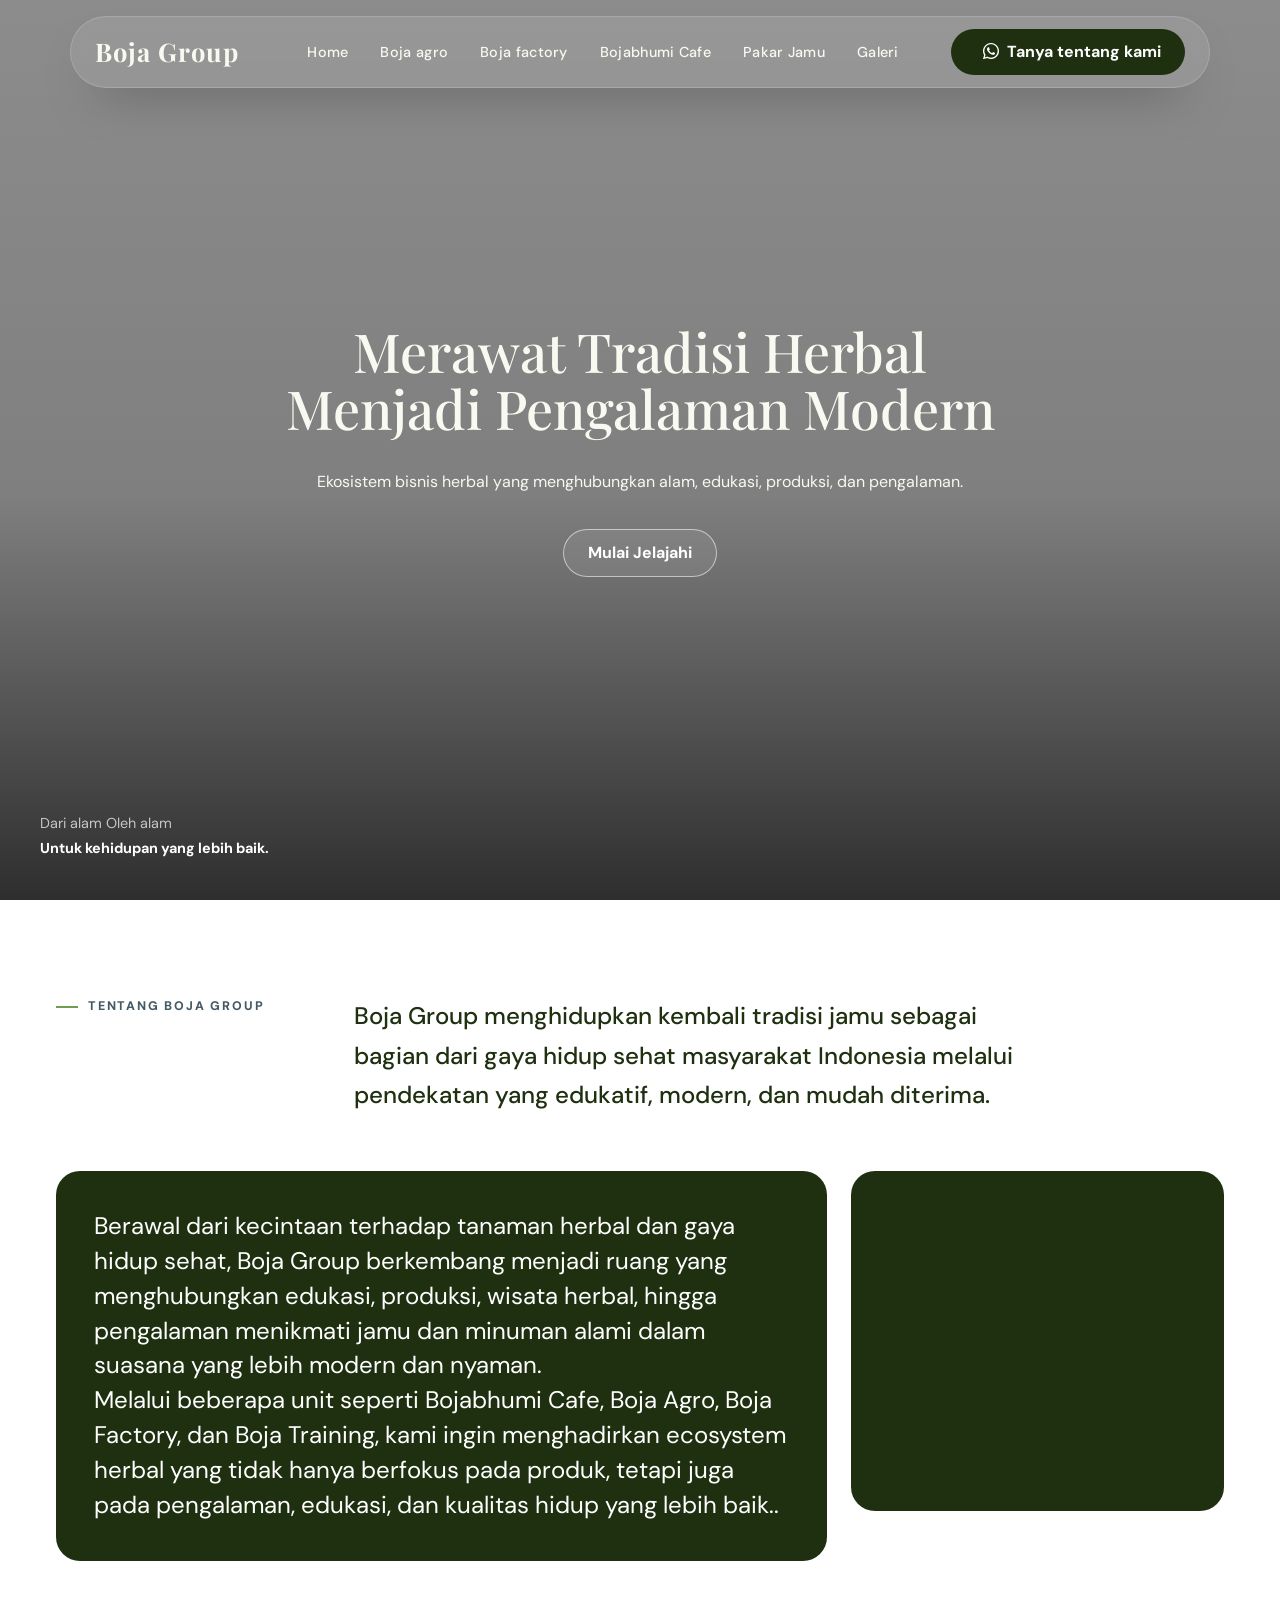
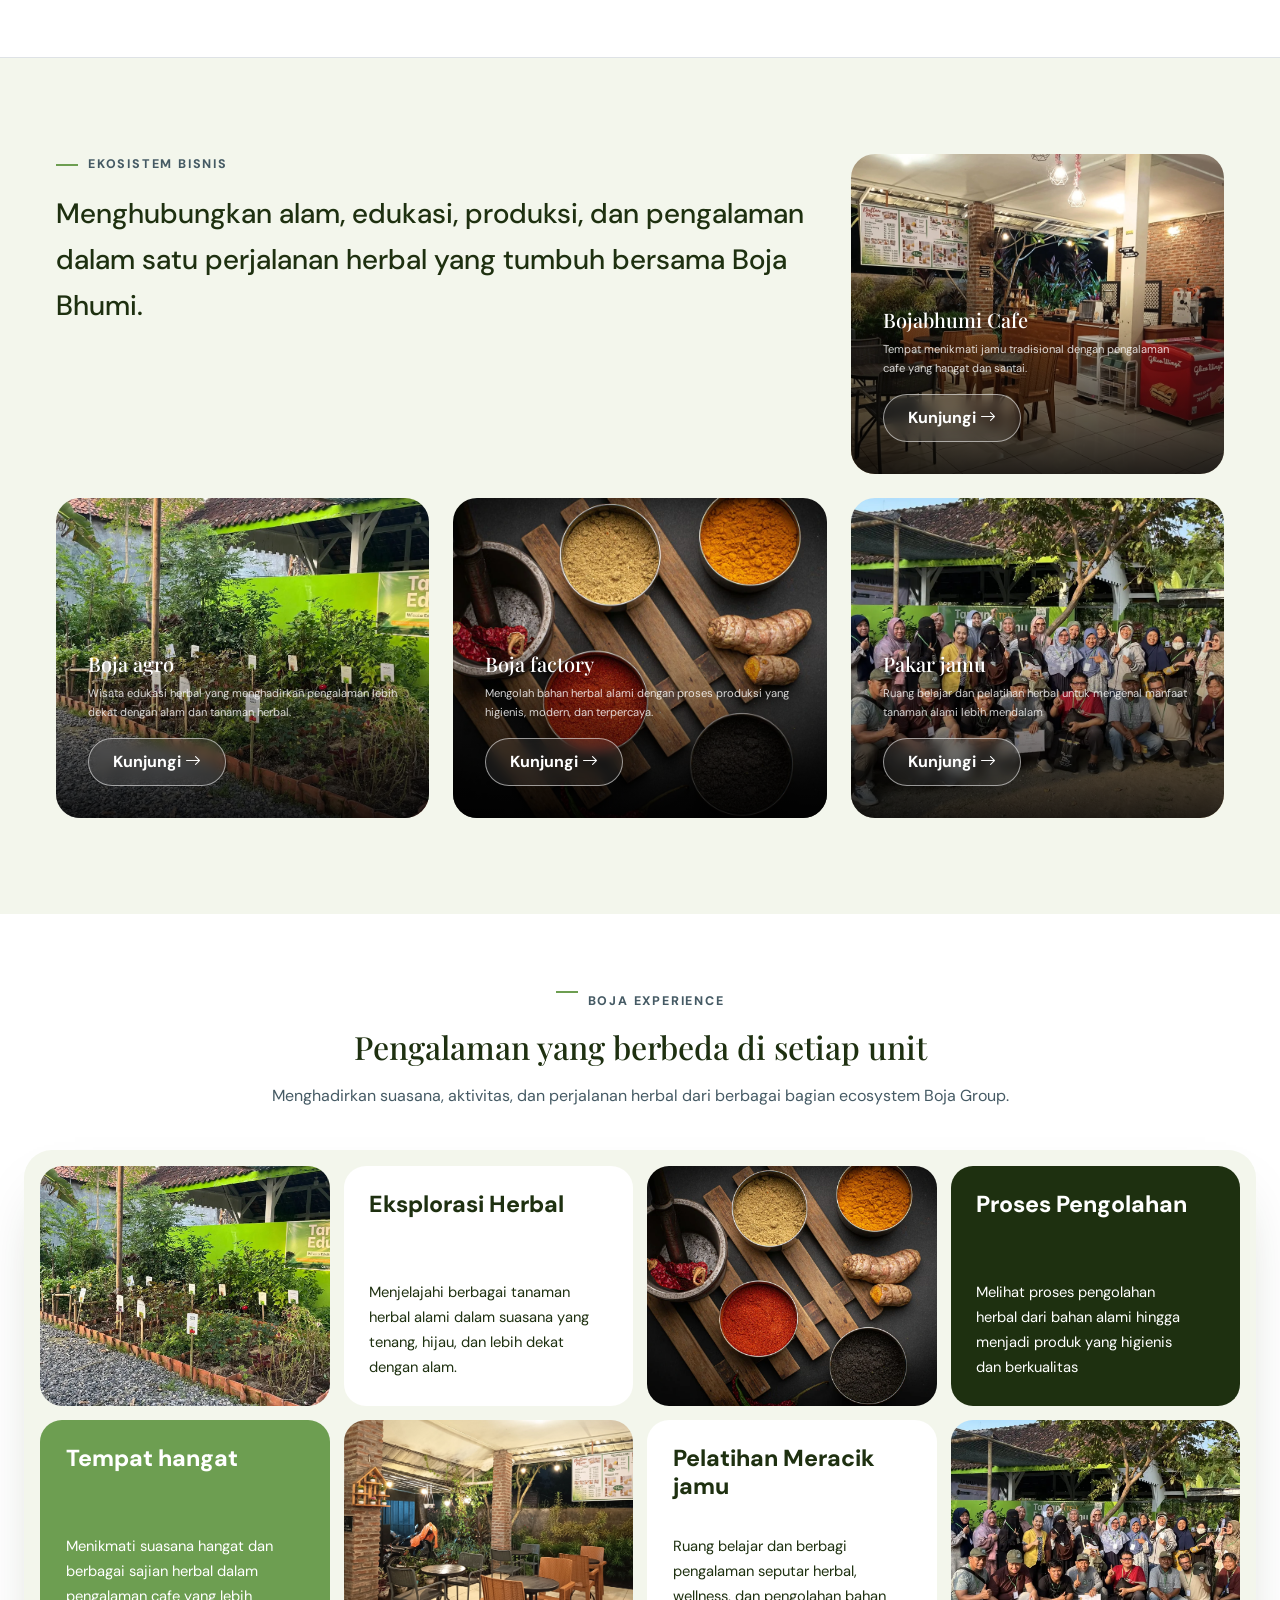
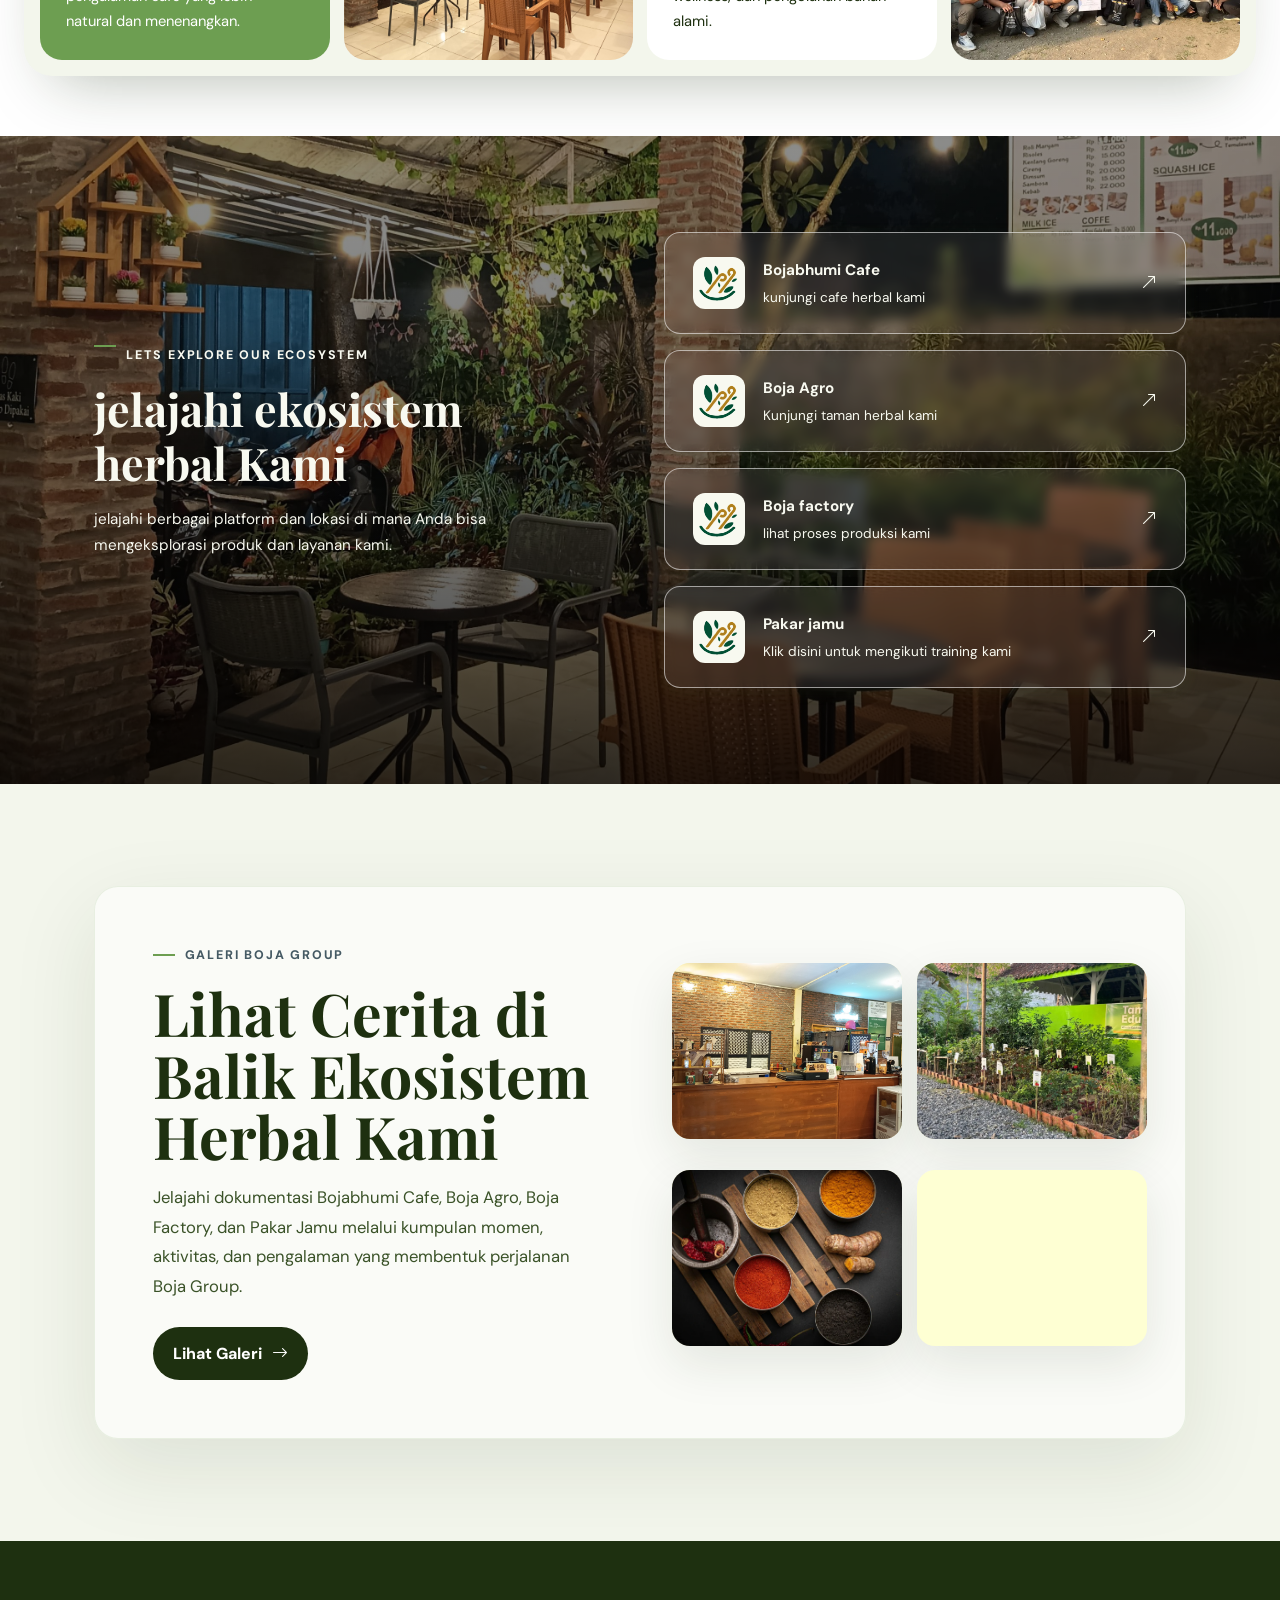
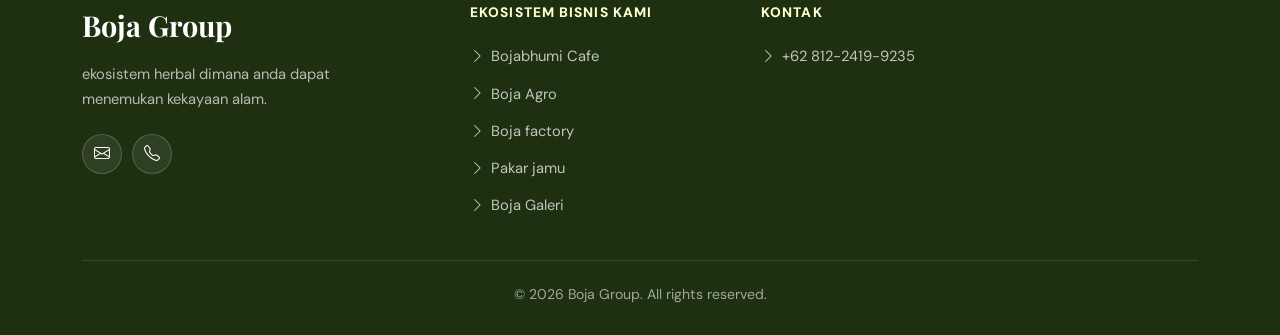
==== commit c2cddd50: "Replace hero video with local asset" ====
--- a/index.html
+++ b/index.html
@@ -277,7 +277,7 @@
     <section id="hero" class="home-hero">
       <div class="home-hero-container">
         <video class="home-hero-video" autoplay muted loop playsinline preload="metadata" aria-hidden="true">
-          <source src="https://res.cloudinary.com/drwaey9nx/video/upload/v1782837358/hero_f62bzo.mp4" type="video/mp4" />
+          <source src="./Assets/Images/Hompage-index/hero-homepage.webm" type="video/mp4" />
         </video>
         <h1 class="home-hero-title reveal">Merawat Tradisi Herbal <br> Menjadi Pengalaman Modern</h1>
         <p class="home-hero-subtitle reveal reveal-delay-1">
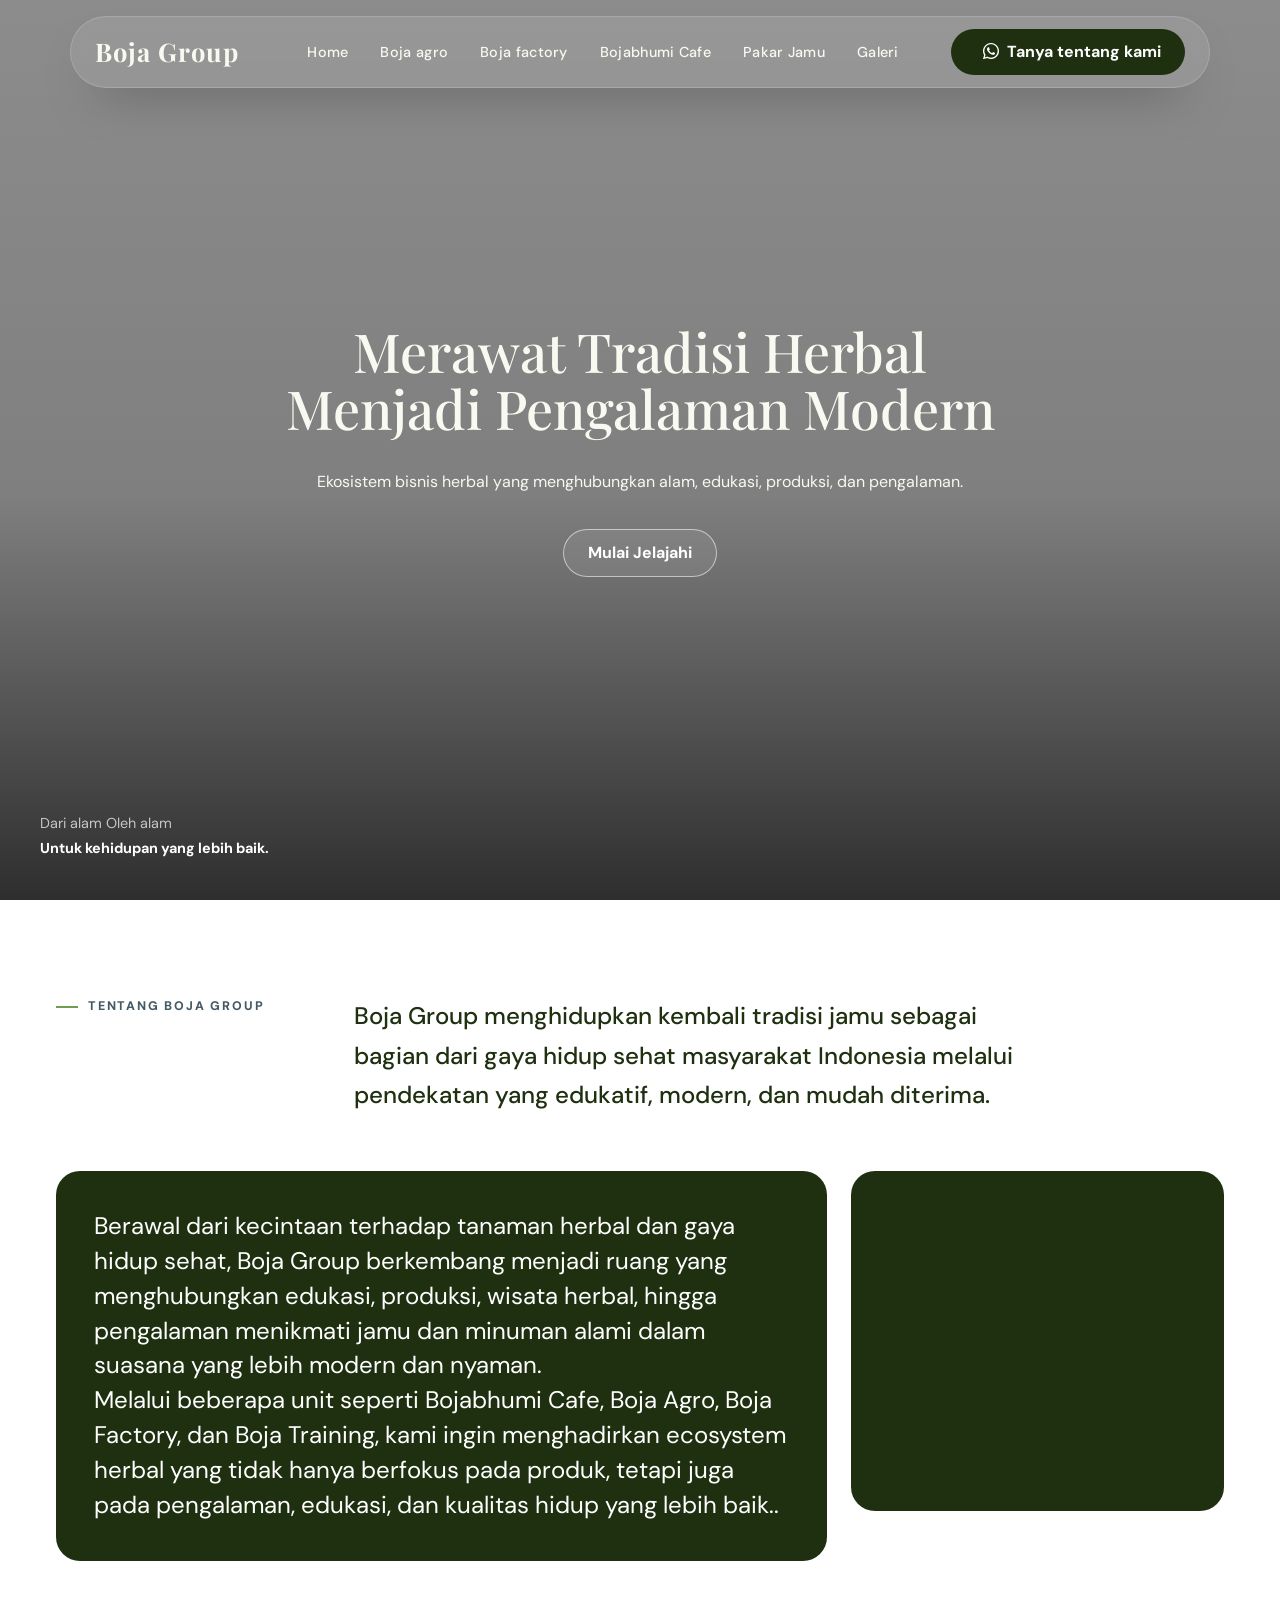
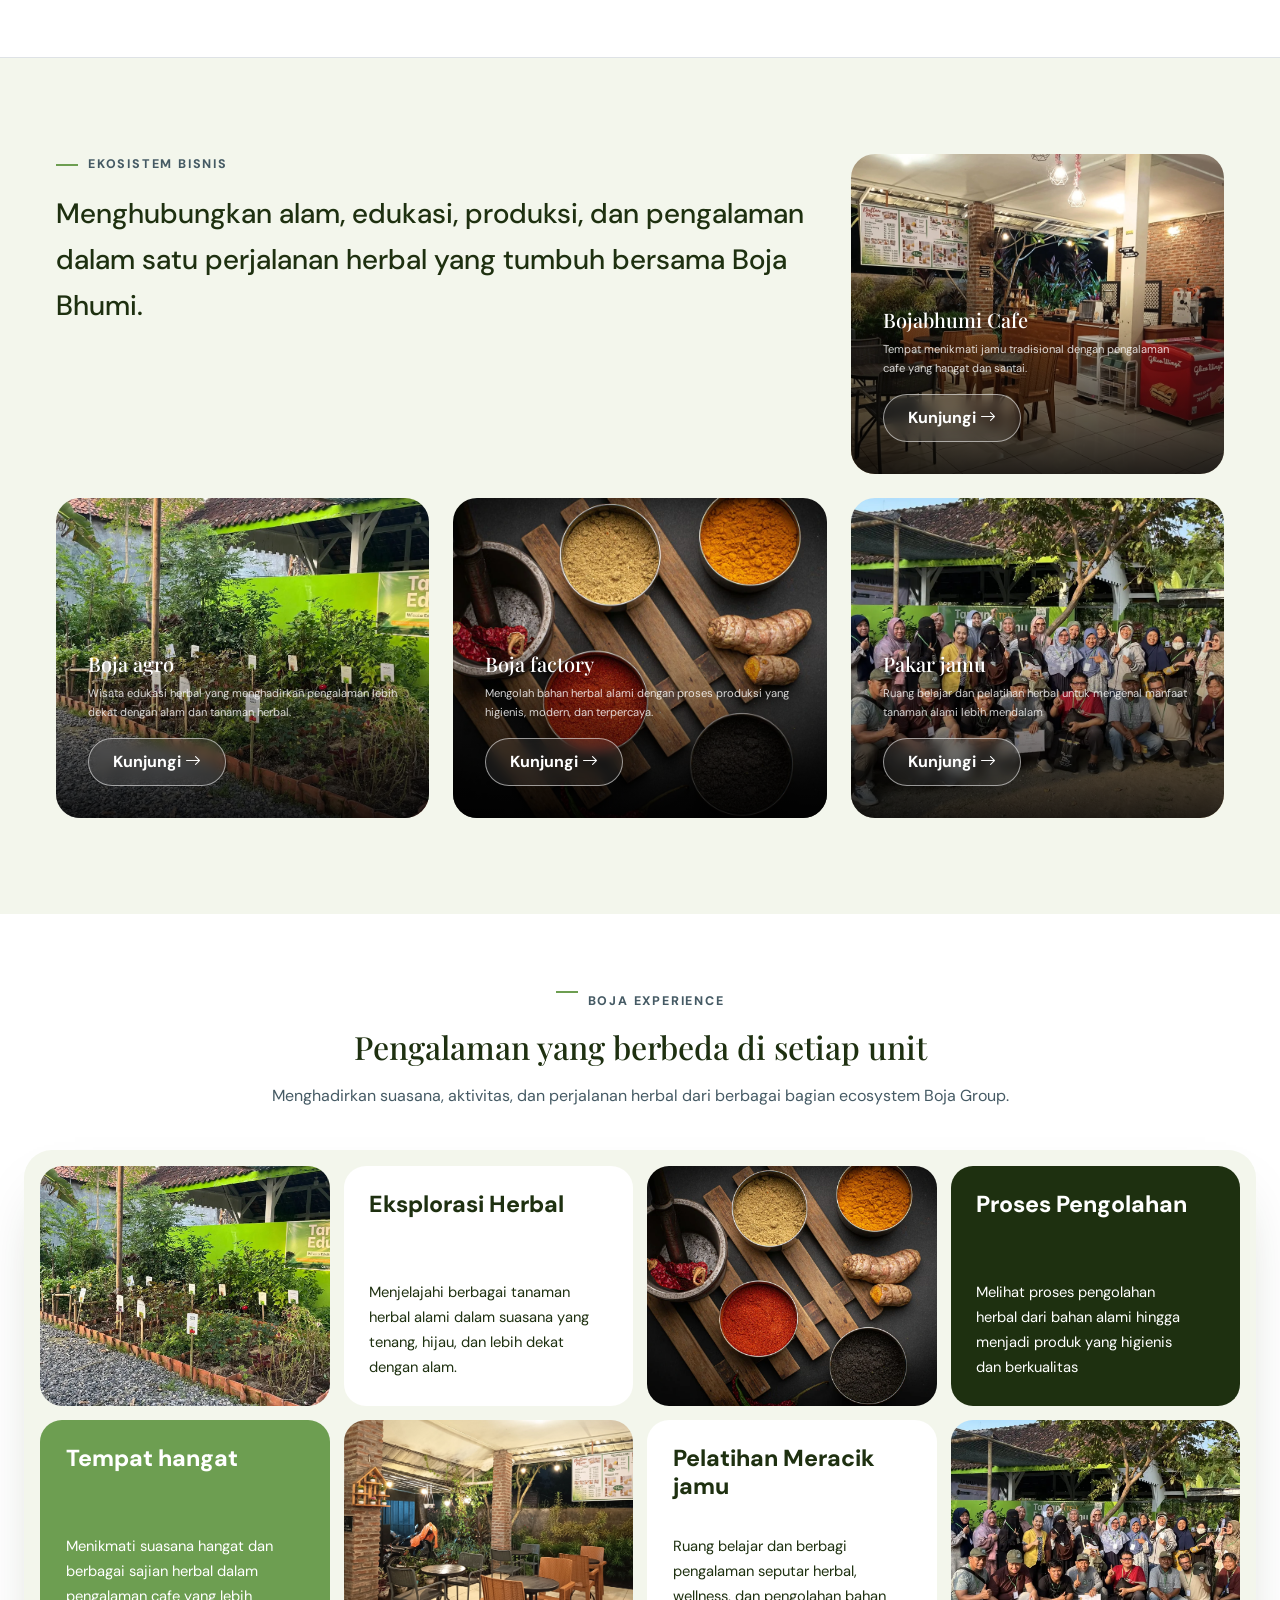
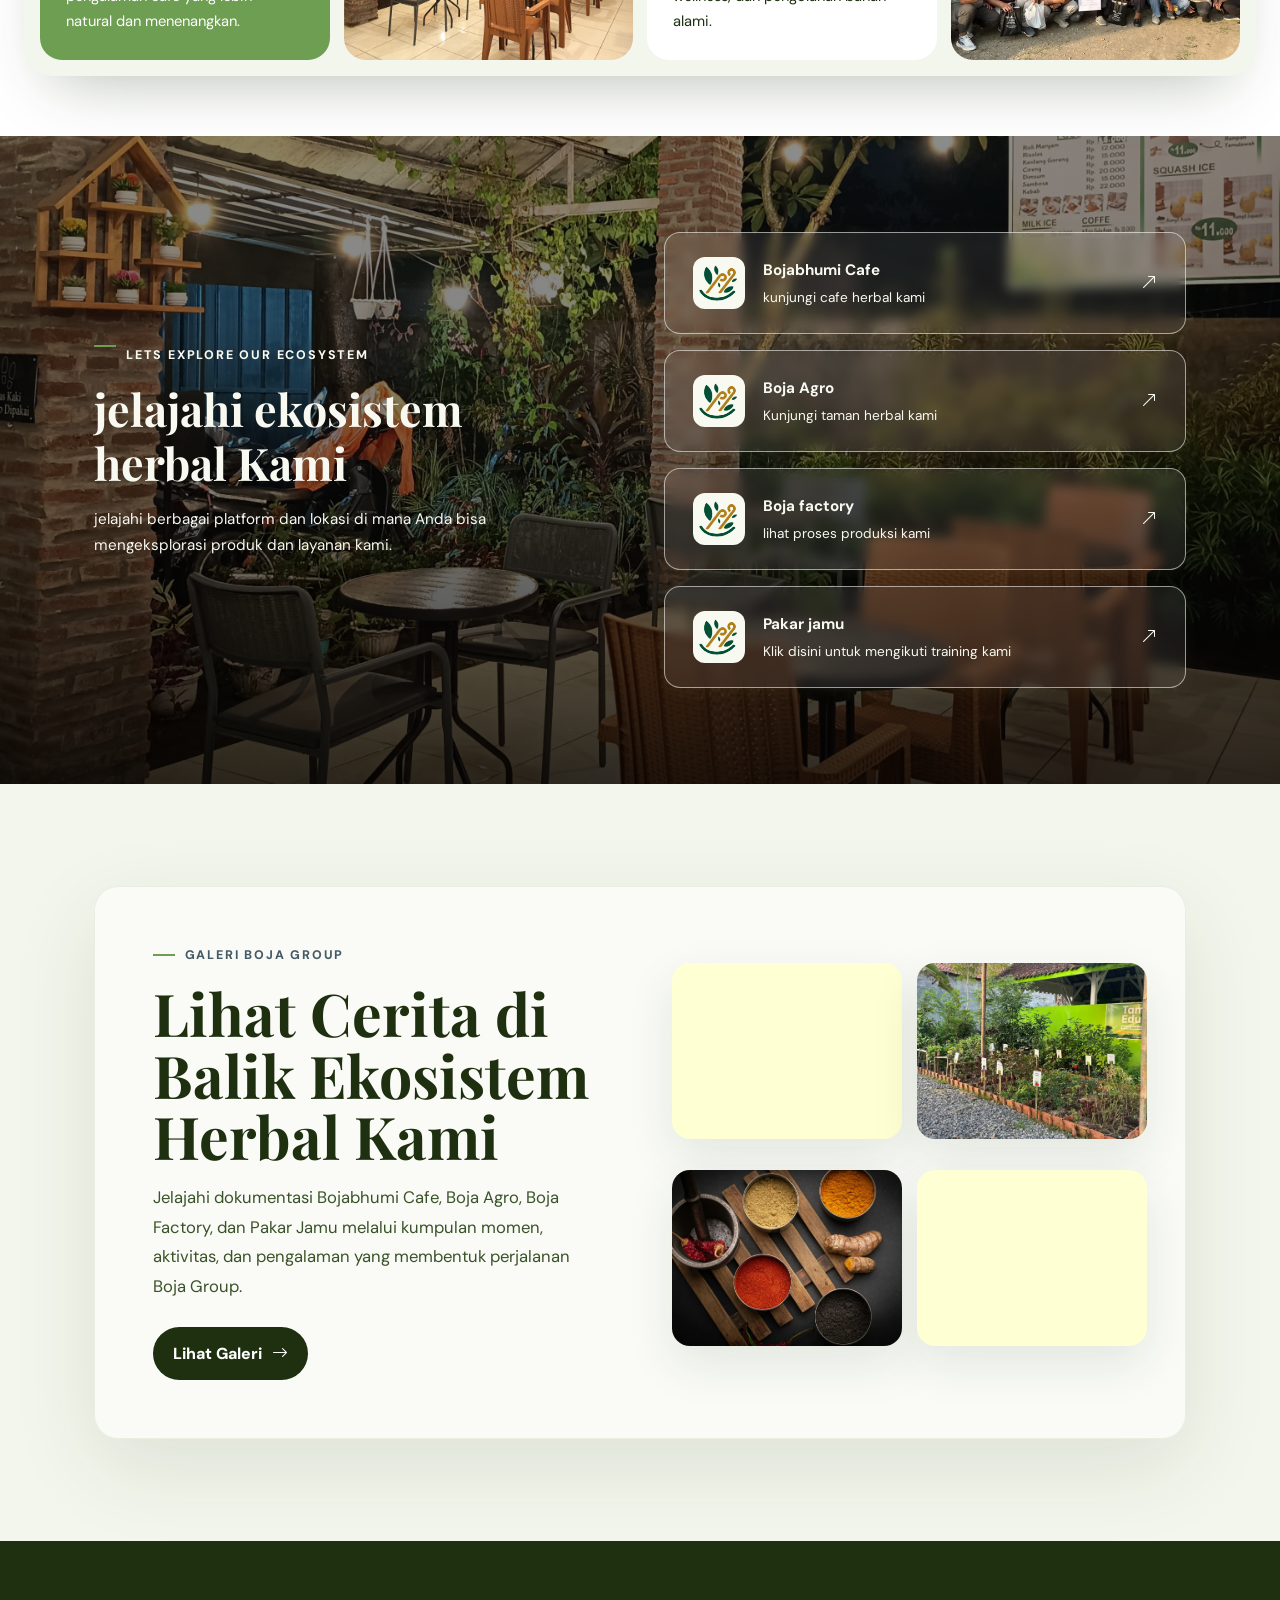
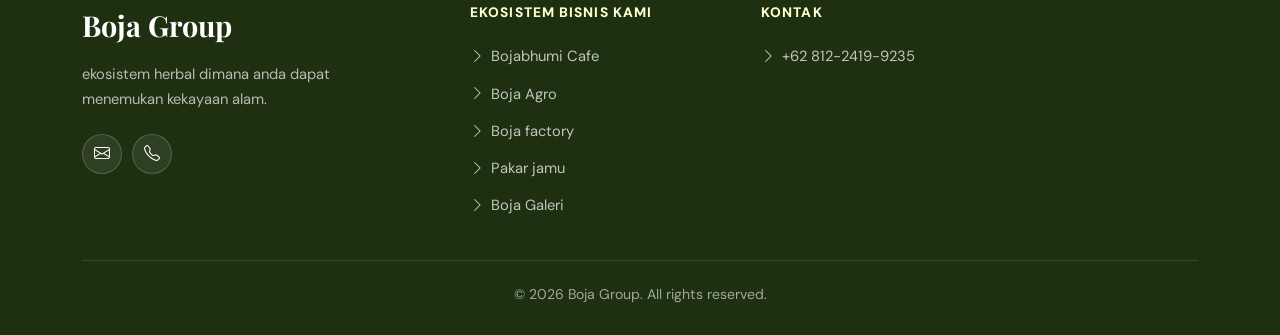
==== commit d10a6426: "fix bug hero section" ====
--- a/index.html
+++ b/index.html
@@ -277,7 +277,7 @@
     <section id="hero" class="home-hero">
       <div class="home-hero-container">
         <video class="home-hero-video" autoplay muted loop playsinline preload="metadata" aria-hidden="true">
-          <source src="./Assets/Images/Hompage-index/hero-homepage.webm" type="video/mp4" />
+          <source src="./Assets/Images/Hompage-index/hero-homepage.mp4" type="video/mp4" />
         </video>
         <h1 class="home-hero-title reveal">Merawat Tradisi Herbal <br> Menjadi Pengalaman Modern</h1>
         <p class="home-hero-subtitle reveal reveal-delay-1">
